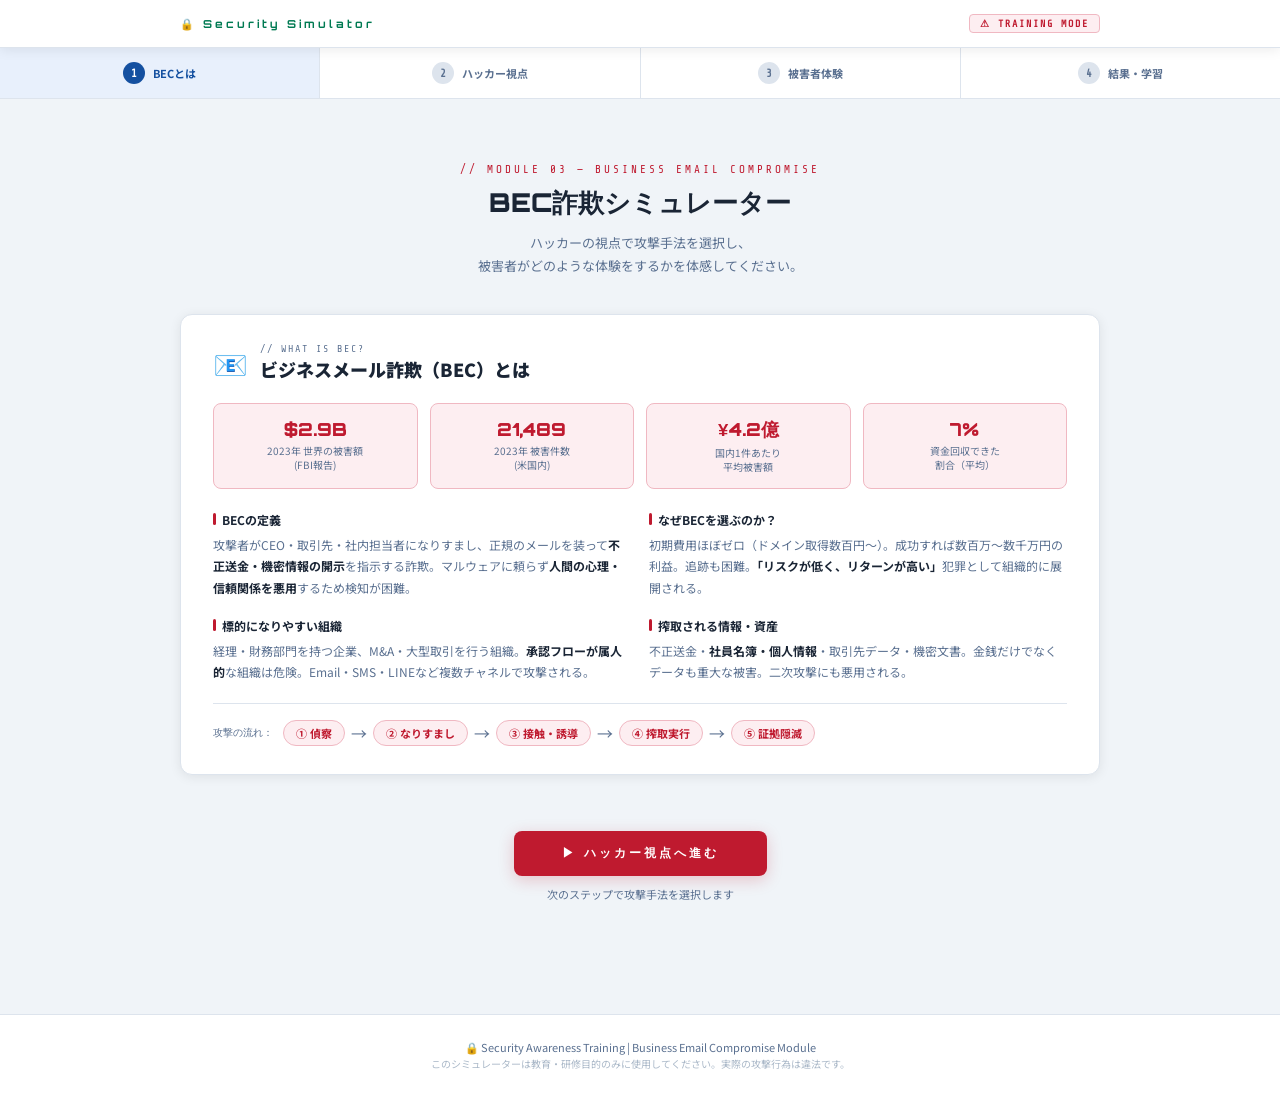
==== bec-simulator.html @ 35381c47 "Add files via upload" ====
<!DOCTYPE html>
<html lang="ja">
<head>
<meta charset="UTF-8">
<meta name="viewport" content="width=device-width, initial-scale=1.0">
<title>BEC詐欺シミュレーター｜セキュリティ研修</title>
<style>
@import url('https://fonts.googleapis.com/css2?family=Share+Tech+Mono&family=Noto+Sans+JP:wght@400;500;700;900&family=Orbitron:wght@700;900&display=swap');
:root{--bg:#f0f4f8;--surface:#fff;--surface2:#f7f9fc;--border:#dde4ed;--text:#1a2535;--sub:#5a7090;--green:#007a52;--green-bg:#e8f5f0;--green-bd:#a8d8c4;--red:#bf1a2f;--red-bg:#fdeef1;--red-bd:#f0b8c2;--amber:#8a5a00;--amber-bg:#fdf4e3;--amber-bd:#f0d090;--blue:#1450a0;--blue-bg:#e8f0fc;--blue-bd:#a0c0f0;--shadow:0 2px 12px rgba(0,0,0,0.08);--shadow-lg:0 8px 40px rgba(0,0,0,0.14)}
*{margin:0;padding:0;box-sizing:border-box}
body{background:var(--bg);color:var(--text);font-family:'Noto Sans JP',sans-serif;min-height:100vh}
.container{max-width:960px;margin:0 auto;padding:0 20px}
.header{background:var(--surface);border-bottom:1px solid var(--border);padding:14px 0;position:sticky;top:0;z-index:200;box-shadow:var(--shadow)}
.header-inner{display:flex;align-items:center;justify-content:space-between}
.logo{font-family:'Orbitron',monospace;font-size:11px;color:var(--green);letter-spacing:3px;font-weight:700}
.badge-train{background:var(--red-bg);border:1px solid var(--red-bd);color:var(--red);font-family:'Share Tech Mono',monospace;font-size:10px;padding:3px 10px;border-radius:4px;letter-spacing:2px;font-weight:700}
.stepper{display:flex;align-items:center;background:var(--surface);border-bottom:1px solid var(--border)}
.step-item{flex:1;display:flex;align-items:center;justify-content:center;gap:8px;padding:14px 12px;font-size:12px;font-weight:700;color:var(--sub);border-right:1px solid var(--border);cursor:default;transition:all 0.3s}
.step-item:last-child{border-right:none}
.step-item.active{color:var(--blue);background:var(--blue-bg)}
.step-item.done{color:var(--green);background:var(--green-bg)}
.step-num{width:22px;height:22px;border-radius:50%;font-family:'Share Tech Mono',monospace;font-size:11px;display:flex;align-items:center;justify-content:center;background:var(--border);color:var(--sub);flex-shrink:0;font-weight:700}
.step-item.active .step-num{background:var(--blue);color:#fff}
.step-item.done .step-num{background:var(--green);color:#fff}
.step-label{font-size:11px}
.section{display:none;padding:32px 0 60px}
.section.active{display:block}
.about-box{background:var(--surface);border:1px solid var(--border);border-radius:12px;padding:28px 32px;margin-bottom:28px;box-shadow:var(--shadow)}
.about-head{display:flex;align-items:center;gap:12px;margin-bottom:20px}
.about-icon{font-size:28px}
.about-title{font-size:18px;font-weight:900}
.about-title small{font-family:'Share Tech Mono',monospace;font-size:10px;color:var(--sub);display:block;letter-spacing:2px;font-weight:400;margin-bottom:2px}
.stats-row{display:grid;grid-template-columns:repeat(4,1fr);gap:12px;margin-bottom:22px}
.stat-box{background:var(--red-bg);border:1px solid var(--red-bd);border-radius:8px;padding:14px 12px;text-align:center}
.stat-val{font-family:'Orbitron',monospace;font-size:18px;font-weight:900;color:var(--red)}
.stat-lbl{font-size:10px;color:var(--sub);margin-top:4px;line-height:1.4}
.about-grid{display:grid;grid-template-columns:1fr 1fr;gap:18px}
.about-block h4{font-size:12px;font-weight:700;margin-bottom:6px;display:flex;align-items:center;gap:6px}
.about-block h4::before{content:'';width:3px;height:12px;background:var(--red);border-radius:2px;display:inline-block}
.about-block p{font-size:12px;color:var(--sub);line-height:1.8}
.about-block p strong{color:var(--text)}
.flow-bar{display:flex;align-items:center;flex-wrap:wrap;gap:6px;margin-top:20px;padding-top:16px;border-top:1px solid var(--border)}
.flow-lbl{font-family:'Share Tech Mono',monospace;font-size:10px;color:var(--sub);margin-right:4px}
.flow-step{background:var(--red-bg);border:1px solid var(--red-bd);color:var(--red);font-size:11px;font-weight:700;padding:4px 12px;border-radius:20px}
.flow-arr{color:var(--sub)}
.phase-block{margin-bottom:36px}
.phase-head{display:flex;align-items:center;gap:10px;margin-bottom:14px}
.phase-badge{font-family:'Orbitron',monospace;font-size:10px;font-weight:700;color:#fff;padding:4px 12px;border-radius:4px;letter-spacing:1px}
.pb-green{background:var(--green)}.pb-amber{background:#b07000}.pb-red{background:var(--red)}.pb-blue{background:var(--blue)}
.phase-title-text{font-size:15px;font-weight:900}
.phase-sub{font-family:'Share Tech Mono',monospace;font-size:10px;color:var(--sub);margin-top:1px}
.card-grid{display:grid;grid-template-columns:repeat(auto-fill,minmax(280px,1fr));gap:12px}
.hcard{background:var(--surface);border:2px solid var(--border);border-radius:10px;padding:18px;cursor:pointer;transition:all 0.2s}
.hcard:hover{border-color:#b0c4d8;box-shadow:var(--shadow);transform:translateY(-1px)}
.hcard.sel-green{border-color:var(--green);background:var(--green-bg);box-shadow:0 0 0 3px rgba(0,122,82,0.12)}
.hcard.sel-red{border-color:var(--red);background:var(--red-bg);box-shadow:0 0 0 3px rgba(191,26,47,0.10)}
.hcard.sel-amber{border-color:#c07800;background:var(--amber-bg);box-shadow:0 0 0 3px rgba(138,90,0,0.10)}
.hcard.sel-blue{border-color:var(--blue);background:var(--blue-bg);box-shadow:0 0 0 3px rgba(20,80,160,0.10)}
.hcard-icon{font-size:22px;margin-bottom:8px}
.hcard-tag{display:inline-block;font-family:'Share Tech Mono',monospace;font-size:9px;padding:2px 7px;border-radius:3px;margin-bottom:8px;letter-spacing:1px;font-weight:700;text-transform:uppercase}
.tg{background:var(--green-bg);color:var(--green);border:1px solid var(--green-bd)}
.tr{background:var(--red-bg);color:var(--red);border:1px solid var(--red-bd)}
.ta{background:var(--amber-bg);color:var(--amber);border:1px solid var(--amber-bd)}
.tb{background:var(--blue-bg);color:var(--blue);border:1px solid var(--blue-bd)}
.hcard-title{font-size:13px;font-weight:700;margin-bottom:6px;line-height:1.4}
.hcard-desc{font-size:11px;color:var(--sub);line-height:1.7;margin-bottom:10px}
.hcard-foot{display:flex;align-items:center;justify-content:space-between;padding-top:10px;border-top:1px solid var(--border)}
.hcard-profit{font-family:'Share Tech Mono',monospace;font-size:11px;color:var(--green);font-weight:700}
.hcard-check{width:20px;height:20px;border-radius:5px;border:2px solid var(--border);background:var(--surface);display:flex;align-items:center;justify-content:center;font-size:12px;color:transparent;flex-shrink:0;transition:all 0.2s}
.hcard.sel-green .hcard-check{background:var(--green);border-color:var(--green);color:#fff}
.hcard.sel-red .hcard-check{background:var(--red);border-color:var(--red);color:#fff}
.hcard.sel-amber .hcard-check{background:#c07800;border-color:#c07800;color:#fff}
.hcard.sel-blue .hcard-check{background:var(--blue);border-color:var(--blue);color:#fff}
.profit-meter{background:var(--surface);border:1px solid var(--border);border-radius:10px;padding:16px 22px;display:flex;align-items:center;gap:20px;margin-bottom:20px;box-shadow:var(--shadow);flex-wrap:wrap}
.pm-label{font-family:'Share Tech Mono',monospace;font-size:10px;color:var(--sub);letter-spacing:2px;min-width:110px}
.pm-amount{font-family:'Orbitron',monospace;font-size:22px;font-weight:900;color:var(--green);min-width:130px}
.pm-track{flex:1;min-width:160px}
.pm-bar{height:7px;background:var(--bg);border-radius:4px;border:1px solid var(--border);overflow:hidden;margin-bottom:4px}
.pm-fill{height:100%;background:linear-gradient(90deg,var(--green),#00b87a);border-radius:4px;width:0;transition:width 0.6s cubic-bezier(0.16,1,0.3,1)}
.pm-sub{font-family:'Share Tech Mono',monospace;font-size:9px;color:var(--sub)}
.selection-box{background:var(--surface);border:1px solid var(--border);border-radius:8px;padding:12px 16px;margin-bottom:28px;display:flex;flex-wrap:wrap;gap:6px;align-items:center;min-height:46px}
.sel-label{font-family:'Share Tech Mono',monospace;font-size:9px;color:var(--sub);letter-spacing:2px;margin-right:4px}
.sel-tag{font-size:10px;font-weight:700;padding:3px 10px;border-radius:20px;background:var(--blue-bg);border:1px solid var(--blue-bd);color:var(--blue)}
.sel-none{font-size:11px;color:#aab8c8;font-style:italic}
.exec-area{text-align:center;padding:28px 0 12px}
.exec-btn{font-family:'Orbitron',monospace;font-size:12px;font-weight:700;letter-spacing:3px;padding:14px 48px;background:var(--red);color:#fff;border:none;border-radius:8px;cursor:pointer;transition:all 0.2s;box-shadow:0 4px 16px rgba(191,26,47,0.22);text-transform:uppercase}
.exec-btn:hover{background:#9e1525;transform:translateY(-2px)}
.exec-btn:disabled{background:#c8d4e0;color:#8a9db0;cursor:not-allowed;transform:none;box-shadow:none}
.exec-hint{font-size:11px;color:var(--sub);margin-top:10px}
.victim-header{background:linear-gradient(135deg,#fff8f9,#fff);border:1px solid var(--red-bd);border-radius:12px;padding:20px 24px;margin-bottom:24px;display:flex;align-items:center;gap:16px;box-shadow:var(--shadow);flex-wrap:wrap}
.persona-avatar{width:48px;height:48px;border-radius:50%;background:var(--blue-bg);display:flex;align-items:center;justify-content:center;font-size:22px;border:2px solid var(--blue-bd);flex-shrink:0}
.persona-name{font-size:14px;font-weight:900}
.persona-role{font-size:11px;color:var(--sub);margin-top:2px}
.victim-notice{margin-left:auto;background:var(--red-bg);border:1px solid var(--red-bd);border-radius:6px;padding:8px 14px;font-size:11px;color:var(--red);font-weight:700;text-align:center;flex-shrink:0}
.step-nav{display:flex;align-items:center;gap:4px;margin-bottom:20px;flex-wrap:wrap}
.snav-item{font-size:10px;font-weight:700;padding:4px 10px;border-radius:20px;border:1px solid var(--border);color:var(--sub);background:var(--surface);transition:all 0.2s}
.snav-item.current{background:var(--blue);border-color:var(--blue);color:#fff}
.snav-item.done-nav{background:var(--green-bg);border-color:var(--green-bd);color:var(--green)}
.snav-sep{color:var(--sub);font-size:12px}
.scenario-card{background:var(--surface);border:1px solid var(--border);border-radius:12px;overflow:hidden;box-shadow:var(--shadow);margin-bottom:20px}
.sc-header{padding:14px 20px;border-bottom:1px solid var(--border);display:flex;align-items:center;gap:10px;flex-wrap:wrap}
.sc-source-badge{font-family:'Share Tech Mono',monospace;font-size:10px;font-weight:700;padding:3px 10px;border-radius:20px;letter-spacing:1px}
.badge-email{background:#f0f4ff;border:1px solid #c0d0f0;color:#2050c0}
.badge-sms{background:#f0fff4;border:1px solid #b0e0c0;color:#1a7a40}
.badge-line{background:#e8ffe8;border:1px solid #90d890;color:#007a20}
.badge-internal{background:var(--amber-bg);border:1px solid var(--amber-bd);color:var(--amber)}
.sc-time{font-family:'Share Tech Mono',monospace;font-size:10px;color:var(--sub);margin-left:auto}
.sc-body{padding:20px}
.sc-attack-label{font-family:'Share Tech Mono',monospace;font-size:9px;font-weight:700;color:var(--red);letter-spacing:2px;margin-bottom:10px;text-transform:uppercase}
.email-ui{background:#fafbfc;border:1px solid #e0e8f0;border-radius:8px;overflow:hidden}
.email-toolbar{background:#f0f4f8;border-bottom:1px solid #e0e8f0;padding:8px 14px;display:flex;align-items:center;gap:8px}
.email-dot{width:10px;height:10px;border-radius:50%}
.email-head{padding:14px 18px;border-bottom:1px solid #e0e8f0}
.email-row{display:flex;gap:8px;font-size:12px;margin-bottom:6px;align-items:baseline}
.email-field{color:var(--sub);font-size:11px;min-width:42px;flex-shrink:0}
.email-val{color:var(--text);word-break:break-all}
.email-spoofed{color:var(--red);font-weight:700}
.email-subj{font-size:13px;font-weight:700;color:var(--text);margin-top:10px}
.email-content{padding:18px;font-size:13px;line-height:1.9;color:var(--text)}
.email-sig{margin-top:14px;padding-top:12px;border-top:1px solid #e0e8f0;font-size:11px;color:var(--sub)}
.email-attach{margin:10px 0 0;padding:10px 14px;background:#f0f4ff;border:1px solid #c0d0f0;border-radius:6px;display:inline-flex;align-items:center;gap:8px;font-size:12px;color:var(--blue);font-weight:700}
.sms-ui{background:#1c1c1e;border-radius:16px;padding:16px;max-width:340px;margin:0 auto}
.sms-header{text-align:center;margin-bottom:12px}
.sms-name{font-size:13px;font-weight:700;color:#fff}
.sms-sub{font-size:10px;color:#888}
.sms-bubbles{display:flex;flex-direction:column;gap:8px}
.sms-bubble{background:#2c2c2e;border-radius:16px 16px 16px 4px;padding:10px 14px;font-size:13px;color:#fff;line-height:1.6;max-width:85%;word-break:break-word}
.sms-time{font-size:10px;color:#666;margin-top:4px}
.line-ui{background:#87ceab;border-radius:12px;overflow:hidden;max-width:360px;margin:0 auto}
.line-header{background:#00b900;padding:12px 16px;display:flex;align-items:center;gap:10px}
.line-avatar{width:36px;height:36px;border-radius:50%;background:#fff;display:flex;align-items:center;justify-content:center;font-size:18px;flex-shrink:0}
.line-name{font-size:13px;font-weight:700;color:#fff}
.line-messages{padding:16px 12px;display:flex;flex-direction:column;gap:10px}
.line-msg-row{display:flex;align-items:flex-end;gap:8px}
.line-msg-avatar{width:30px;height:30px;border-radius:50%;background:#fff;display:flex;align-items:center;justify-content:center;font-size:14px;flex-shrink:0}
.line-bubble{background:#fff;border-radius:0 12px 12px 12px;padding:10px 14px;font-size:13px;color:var(--text);line-height:1.6;max-width:80%;word-break:break-word;box-shadow:0 1px 3px rgba(0,0,0,0.1)}
.line-time{font-size:10px;color:#555;flex-shrink:0}
.fake-site{background:#fff;border:1px solid #d0d8e8;border-radius:8px;overflow:hidden}
.fake-site-bar{background:#f0f4f8;border-bottom:1px solid #d0d8e8;padding:8px 12px;display:flex;align-items:center;gap:8px;font-size:11px}
.fake-url{color:var(--sub);font-family:'Share Tech Mono',monospace}
.fake-url span{color:var(--red)}
.fake-site-body{padding:24px}
.fake-form{display:flex;flex-direction:column;gap:12px;max-width:360px}
.fake-form-title{font-size:16px;font-weight:900;margin-bottom:8px}
.fake-input{width:100%;padding:10px 14px;border:1px solid var(--border);border-radius:6px;font-size:13px;background:var(--bg);color:var(--text)}
.fake-btn{padding:10px;background:var(--blue);color:#fff;border:none;border-radius:6px;font-size:13px;font-weight:700;cursor:default}
.doc-ui{background:#fffef0;border:1px solid var(--amber-bd);border-radius:8px;padding:18px}
.doc-title{font-size:13px;font-weight:700;color:var(--amber);margin-bottom:10px}
.doc-table{width:100%;border-collapse:collapse;font-size:12px}
.doc-table th{background:var(--amber-bg);padding:6px 10px;text-align:left;border:1px solid var(--amber-bd);font-weight:700}
.doc-table td{padding:6px 10px;border:1px solid var(--amber-bd);color:var(--text)}
.doc-table tr:nth-child(even) td{background:#fffdf0}
.explain-bar{background:var(--red-bg);border:1px solid var(--red-bd);border-radius:8px;padding:12px 16px;margin-top:14px;font-size:12px;color:var(--red);display:flex;gap:10px;align-items:flex-start;line-height:1.7}
.explain-icon{flex-shrink:0;font-size:16px;margin-top:1px}
.next-area{display:flex;justify-content:flex-end;margin-top:20px}
.next-btn{background:var(--blue);color:#fff;border:none;border-radius:8px;padding:12px 32px;font-size:13px;font-weight:700;cursor:pointer;transition:all 0.2s;box-shadow:0 3px 12px rgba(20,80,160,0.2)}
.next-btn:hover{background:#0e3a82;transform:translateY(-1px)}
.result-hero{background:linear-gradient(135deg,#fff8f9,var(--surface));border:2px solid var(--red-bd);border-radius:14px;padding:32px;text-align:center;margin-bottom:28px;box-shadow:var(--shadow)}
.result-title{font-family:'Orbitron',monospace;font-size:22px;font-weight:900;color:var(--red);margin-bottom:6px}
.result-sub{font-size:13px;color:var(--sub);margin-bottom:24px}
.damage-grid{display:grid;grid-template-columns:repeat(auto-fit,minmax(180px,1fr));gap:16px;margin-bottom:24px}
.damage-box{background:var(--surface);border:1px solid var(--border);border-radius:10px;padding:18px}
.damage-label{font-family:'Share Tech Mono',monospace;font-size:9px;color:var(--sub);letter-spacing:2px;margin-bottom:6px;text-transform:uppercase}
.damage-val{font-family:'Orbitron',monospace;font-size:24px;font-weight:900;color:var(--red)}
.damage-note{font-size:11px;color:var(--sub);margin-top:4px;line-height:1.5}
.learn-list{background:var(--surface);border:1px solid var(--border);border-radius:12px;padding:24px}
.learn-title{font-family:'Share Tech Mono',monospace;font-size:11px;color:var(--blue);letter-spacing:2px;margin-bottom:16px;font-weight:700}
.learn-item{display:flex;gap:10px;padding:12px 14px;margin-bottom:8px;background:var(--blue-bg);border:1px solid var(--blue-bd);border-radius:8px;font-size:12px;color:var(--text);line-height:1.7}
.learn-item::before{content:'✓';color:var(--blue);font-weight:900;flex-shrink:0;margin-top:1px}
.restart-btn{display:block;margin:28px auto 0;background:var(--surface);border:2px solid var(--border);color:var(--sub);border-radius:8px;padding:12px 32px;font-size:13px;font-weight:700;cursor:pointer;transition:all 0.2s}
.restart-btn:hover{border-color:var(--blue);color:var(--blue)}
.warn-bar{background:var(--amber-bg);border:1px solid var(--amber-bd);border-radius:8px;padding:12px 16px;margin-bottom:24px;font-size:12px;color:var(--amber);display:flex;gap:10px;line-height:1.7}
.warn-bar strong{color:#5a3000}
@keyframes fadeIn{from{opacity:0;transform:translateY(8px)}to{opacity:1;transform:none}}
.fade-in{animation:fadeIn 0.35s ease both}
@keyframes countUp{from{transform:scale(1.2)}to{transform:scale(1)}}
.count-anim{animation:countUp 0.35s ease}
@media(max-width:600px){.stats-row{grid-template-columns:1fr 1fr}.about-grid{grid-template-columns:1fr}.step-label{display:none}.card-grid{grid-template-columns:1fr}.damage-grid{grid-template-columns:1fr}}
</style>
</head>
<body>
<header class="header">
  <div class="container">
    <div class="header-inner">
      <div class="logo">&#128274; Security Simulator</div>
      <div class="badge-train">&#9888; TRAINING MODE</div>
    </div>
  </div>
</header>
<div class="stepper" id="stepper">
  <div class="step-item active" id="stp-0"><div class="step-num">1</div><div class="step-label">BECとは</div></div>
  <div class="step-item" id="stp-1"><div class="step-num">2</div><div class="step-label">ハッカー視点</div></div>
  <div class="step-item" id="stp-2"><div class="step-num">3</div><div class="step-label">被害者体験</div></div>
  <div class="step-item" id="stp-3"><div class="step-num">4</div><div class="step-label">結果・学習</div></div>
</div>

<!-- SEC 0: 解説 -->
<div class="section active" id="sec-0">
<div class="container">
  <div style="padding:32px 0 8px;text-align:center;">
    <div style="font-family:'Share Tech Mono',monospace;font-size:11px;color:var(--red);letter-spacing:3px;margin-bottom:10px;">// MODULE 03 — BUSINESS EMAIL COMPROMISE</div>
    <div style="font-family:'Orbitron',monospace;font-size:26px;font-weight:900;margin-bottom:10px;">BEC詐欺シミュレーター</div>
    <div style="font-size:13px;color:var(--sub);max-width:520px;margin:0 auto 28px;line-height:1.8;">ハッカーの視点で攻撃手法を選択し、<br>被害者がどのような体験をするかを体感してください。</div>
  </div>
  <div class="about-box">
    <div class="about-head"><div class="about-icon">&#128231;</div><div class="about-title"><small>// WHAT IS BEC?</small>ビジネスメール詐欺（BEC）とは</div></div>
    <div class="stats-row">
      <div class="stat-box"><div class="stat-val">$2.9B</div><div class="stat-lbl">2023年 世界の被害額<br>(FBI報告)</div></div>
      <div class="stat-box"><div class="stat-val">21,489</div><div class="stat-lbl">2023年 被害件数<br>(米国内)</div></div>
      <div class="stat-box"><div class="stat-val">&#165;4.2&#20740;</div><div class="stat-lbl">国内1件あたり<br>平均被害額</div></div>
      <div class="stat-box"><div class="stat-val">7%</div><div class="stat-lbl">資金回収できた<br>割合（平均）</div></div>
    </div>
    <div class="about-grid">
      <div class="about-block"><h4>BECの定義</h4><p>攻撃者がCEO・取引先・社内担当者になりすまし、正規のメールを装って<strong>不正送金・機密情報の開示</strong>を指示する詐欺。マルウェアに頼らず<strong>人間の心理・信頼関係を悪用</strong>するため検知が困難。</p></div>
      <div class="about-block"><h4>なぜBECを選ぶのか？</h4><p>初期費用ほぼゼロ（ドメイン取得数百円〜）。成功すれば数百万〜数千万円の利益。追跡も困難。<strong>「リスクが低く、リターンが高い」</strong>犯罪として組織的に展開される。</p></div>
      <div class="about-block"><h4>標的になりやすい組織</h4><p>経理・財務部門を持つ企業、M&A・大型取引を行う組織。<strong>承認フローが属人的</strong>な組織は危険。Email・SMS・LINEなど複数チャネルで攻撃される。</p></div>
      <div class="about-block"><h4>搾取される情報・資産</h4><p>不正送金・<strong>社員名簿・個人情報</strong>・取引先データ・機密文書。金銭だけでなくデータも重大な被害。二次攻撃にも悪用される。</p></div>
    </div>
    <div class="flow-bar">
      <span class="flow-lbl">攻撃の流れ：</span>
      <span class="flow-step">① 偵察</span><span class="flow-arr">→</span>
      <span class="flow-step">② なりすまし</span><span class="flow-arr">→</span>
      <span class="flow-step">③ 接触・誘導</span><span class="flow-arr">→</span>
      <span class="flow-step">④ 搾取実行</span><span class="flow-arr">→</span>
      <span class="flow-step">⑤ 証拠隠滅</span>
    </div>
  </div>
  <div class="exec-area">
    <button class="exec-btn" onclick="goSection(1)">&#9654; ハッカー視点へ進む</button>
    <div class="exec-hint">次のステップで攻撃手法を選択します</div>
  </div>
</div>
</div>

<!-- SEC 1: ハッカー視点 -->
<div class="section" id="sec-1">
<div class="container">
  <div style="padding:28px 0 16px;">
    <div style="font-family:'Share Tech Mono',monospace;font-size:10px;color:var(--red);letter-spacing:3px;margin-bottom:8px;">// あなたはハッカーです</div>
    <div style="font-size:20px;font-weight:900;margin-bottom:6px;">攻撃手法を選択してください</div>
    <div style="font-size:12px;color:var(--sub);line-height:1.7;">攻撃の流れに沿ってカードを選択します。選択内容が被害者にどう見えるか、次のステップで体験できます。</div>
  </div>
  <div class="warn-bar"><span>&#9888;&#65039;</span><span><strong>研修目的のシミュレーションです。</strong> 実際に行った場合は不正アクセス禁止法・詐欺罪等の刑事罰の対象となります。</span></div>
  <div class="profit-meter">
    <div class="pm-label">HACKER PROFIT</div>
    <div class="pm-amount" id="pmAmount">&#165;0</div>
    <div class="pm-track"><div class="pm-bar"><div class="pm-fill" id="pmFill"></div></div><div class="pm-sub">選択手法の期待利益（最大 ¥10,000,000）</div></div>
  </div>
  <div class="selection-box" id="selBox">
    <span class="sel-label">選択中：</span>
    <span class="sel-none" id="selNone">手法を選択してください...</span>
  </div>

  <div class="phase-block">
    <div class="phase-head"><span class="phase-badge pb-green">STEP 1</span><div><div class="phase-title-text">&#128269; ターゲット偵察</div><div class="phase-sub">// 誰を・どうやって狙うか調べる</div></div></div>
    <div class="card-grid">
      <div class="hcard" data-id="osint" data-profit="0" data-label="OSINT調査" data-c="green" onclick="toggleHCard(this)">
        <div class="hcard-icon">&#128269;</div><span class="hcard-tag tg">OSINT</span>
        <div class="hcard-title">SNS・会社サイトで社員情報を収集</div>
        <div class="hcard-desc">LinkedInや会社HPから社員名・役職・メールアドレスを無料で収集。CFO・経理担当者を特定する。</div>
        <div class="hcard-foot"><div><div class="hcard-profit">準備フェーズ ¥0</div><div style="font-size:10px;color:var(--sub);margin-top:2px;">検知率: 1%</div></div><div class="hcard-check">&#10003;</div></div>
      </div>
      <div class="hcard" data-id="phish-cred" data-profit="0" data-label="フィッシングで認証情報窃取" data-c="amber" onclick="toggleHCard(this)">
        <div class="hcard-icon">&#127907;</div><span class="hcard-tag ta">PHISHING</span>
        <div class="hcard-title">偽ログインページで認証情報を盗む</div>
        <div class="hcard-desc">ニセのシステムメンテナンスメールを送り、本物そっくりのログイン画面でIDとパスワードを窃取する。</div>
        <div class="hcard-foot"><div><div class="hcard-profit">アカウント乗っ取り可</div><div style="font-size:10px;color:var(--sub);margin-top:2px;">検知率: 22%</div></div><div class="hcard-check">&#10003;</div></div>
      </div>
    </div>
  </div>

  <div class="phase-block">
    <div class="phase-head"><span class="phase-badge pb-amber">STEP 2</span><div><div class="phase-title-text">&#128232; 接触手段を選ぶ</div><div class="phase-sub">// どのチャネルで被害者に接触するか（複数可）</div></div></div>
    <div class="card-grid">
      <div class="hcard" data-id="ch-email" data-profit="0" data-label="メール攻撃" data-c="blue" onclick="toggleHCard(this)">
        <div class="hcard-icon">&#128231;</div><span class="hcard-tag tb">EMAIL</span>
        <div class="hcard-title">なりすましメールを送信</div>
        <div class="hcard-desc">CEO・取引先・IT部門を装ったメールを送信。偽ドメインまたは乗っ取りアカウントから本物そっくりに。</div>
        <div class="hcard-foot"><div><div class="hcard-profit">到達率: 95%+</div><div style="font-size:10px;color:var(--sub);margin-top:2px;">主力チャネル</div></div><div class="hcard-check">&#10003;</div></div>
      </div>
      <div class="hcard" data-id="ch-sms" data-profit="0" data-label="SMS攻撃" data-c="green" onclick="toggleHCard(this)">
        <div class="hcard-icon">&#128172;</div><span class="hcard-tag tg">SMS</span>
        <div class="hcard-title">SMSで緊急性を演出</div>
        <div class="hcard-desc">上司を名乗りSMSで「急ぎで対応を」と誘導。メールチェックを促したり直接リンクを送ったりする。</div>
        <div class="hcard-foot"><div><div class="hcard-profit">開封率: 98%</div><div style="font-size:10px;color:var(--sub);margin-top:2px;">緊急演出に最適</div></div><div class="hcard-check">&#10003;</div></div>
      </div>
      <div class="hcard" data-id="ch-line" data-profit="0" data-label="LINE攻撃" data-c="green" onclick="toggleHCard(this)">
        <div class="hcard-icon">&#128154;</div><span class="hcard-tag tg">LINE</span>
        <div class="hcard-title">LINEで親近感を演出</div>
        <div class="hcard-desc">取引先・同僚になりすましたLINEアカウントで友人感覚に誘導。警戒心が下がりやすい。</div>
        <div class="hcard-foot"><div><div class="hcard-profit">信頼度: 高</div><div style="font-size:10px;color:var(--sub);margin-top:2px;">警戒心が下がる</div></div><div class="hcard-check">&#10003;</div></div>
      </div>
    </div>
  </div>

  <div class="phase-block">
    <div class="phase-head"><span class="phase-badge pb-red">STEP 3</span><div><div class="phase-title-text">&#128176; 攻撃の目的を選ぶ</div><div class="phase-sub">// 何を搾取するか（複数可）</div></div></div>
    <div class="card-grid">
      <div class="hcard" data-id="goal-wire" data-profit="3500000" data-label="不正送金" data-c="red" onclick="toggleHCard(this)">
        <div class="hcard-icon">&#128184;</div><span class="hcard-tag tr">HIGH VALUE</span>
        <div class="hcard-title">不正送金（振込先変更・緊急送金）</div>
        <div class="hcard-desc">CEOや取引先を装い経理担当者に送金指示。「口座変更」「急ぎの案件」で判断力を奪う。</div>
        <div class="hcard-foot"><div><div class="hcard-profit">期待利益: +&#165;3,500,000</div><div style="font-size:10px;color:var(--sub);margin-top:2px;">成功率: 18%</div></div><div class="hcard-check">&#10003;</div></div>
      </div>
      <div class="hcard" data-id="goal-data" data-profit="1200000" data-label="社員名簿・データ搾取" data-c="amber" onclick="toggleHCard(this)">
        <div class="hcard-icon">&#128203;</div><span class="hcard-tag ta">DATA THEFT</span>
        <div class="hcard-title">社員名簿・個人情報の窃取</div>
        <div class="hcard-desc">HR・総務担当者に「監査対応」「システム移行」を名目に社員名簿・給与情報を送信させる。</div>
        <div class="hcard-foot"><div><div class="hcard-profit">期待利益: +&#165;1,200,000</div><div style="font-size:10px;color:var(--sub);margin-top:2px;">二次攻撃にも活用</div></div><div class="hcard-check">&#10003;</div></div>
      </div>
      <div class="hcard" data-id="goal-takeover" data-profit="5000000" data-label="アカウント乗っ取り" data-c="red" onclick="toggleHCard(this)">
        <div class="hcard-icon">&#128273;</div><span class="hcard-tag tr">CRITICAL</span>
        <div class="hcard-title">メールアカウント完全掌握</div>
        <div class="hcard-desc">盗んだ認証情報で本物のアカウントにログイン。過去の会話を使って完璧ななりすましを実施。長期潜伏も可能。</div>
        <div class="hcard-foot"><div><div class="hcard-profit">期待利益: +&#165;5,000,000</div><div style="font-size:10px;color:var(--sub);margin-top:2px;">検知困難・最高価値</div></div><div class="hcard-check">&#10003;</div></div>
      </div>
    </div>
  </div>

  <div class="phase-block">
    <div class="phase-head"><span class="phase-badge pb-blue">STEP 4</span><div><div class="phase-title-text">&#129529; 逃走・証拠隠滅</div><div class="phase-sub">// 資金を隠し、追跡を逃れる</div></div></div>
    <div class="card-grid">
      <div class="hcard" data-id="esc-mule" data-profit="0" data-label="マネーミュール活用" data-c="blue" onclick="toggleHCard(this)">
        <div class="hcard-icon">&#127970;</div><span class="hcard-tag tb">LAUNDERING</span>
        <div class="hcard-title">マネーミュール口座を経由</div>
        <div class="hcard-desc">着金後30分以内に複数の中継口座へ分散送金。警察の凍結依頼が届く前に資金を移動させる。</div>
        <div class="hcard-foot"><div><div class="hcard-profit">回収阻止率: +85%</div><div style="font-size:10px;color:var(--sub);margin-top:2px;">必須工程</div></div><div class="hcard-check">&#10003;</div></div>
      </div>
      <div class="hcard" data-id="esc-crypto" data-profit="0" data-label="暗号資産に変換" data-c="blue" onclick="toggleHCard(this)">
        <div class="hcard-icon">&#129693;</div><span class="hcard-tag tb">CRYPTO</span>
        <div class="hcard-title">暗号資産に変換して国際送金</div>
        <div class="hcard-desc">ビットコイン・モネロに変換後、海外ウォレットへ。組戻し期限を超えれば回収不可能。</div>
        <div class="hcard-foot"><div><div class="hcard-profit">追跡不能化: 完了</div><div style="font-size:10px;color:var(--sub);margin-top:2px;">匿名性: 最高</div></div><div class="hcard-check">&#10003;</div></div>
      </div>
    </div>
  </div>

  <div class="exec-area">
    <button class="exec-btn" id="execBtn" disabled onclick="startVictim()">&#9654; 被害者視点へ切り替える</button>
    <div class="exec-hint" id="execHint">※ 少なくとも1つの手法を選択してください</div>
  </div>
</div>
</div>

<!-- SEC 2: 被害者体験 -->
<div class="section" id="sec-2">
<div class="container">
  <div class="victim-header fade-in">
    <div style="display:flex;align-items:center;gap:12px;">
      <div class="persona-avatar">&#128105;&#8205;&#128188;</div>
      <div><div class="persona-name">鈴木 花子（経理部 主任）</div><div class="persona-role">田中商事株式会社 ／ 経理・総務兼任</div></div>
    </div>
    <div class="victim-notice">&#9888; あなたは今、<br>攻撃されています</div>
  </div>
  <div id="stepNav" class="step-nav"></div>
  <div id="victimContent"></div>
  <div class="next-area">
    <button class="next-btn" id="nextBtn" onclick="nextStep()">次へ &#8594;</button>
  </div>
</div>
</div>

<!-- SEC 3: 結果 -->
<div class="section" id="sec-3">
<div class="container" style="padding-top:32px;">
  <div class="result-hero fade-in" id="resultHero"></div>
  <div class="learn-list fade-in" id="learnList"></div>
  <button class="restart-btn" onclick="restart()">&#8592; 最初からやり直す</button>
</div>
</div>

<footer style="border-top:1px solid var(--border);padding:24px 0;text-align:center;font-size:11px;color:var(--sub);background:var(--surface);margin-top:40px;">
  &#128274; Security Awareness Training | Business Email Compromise Module<br>
  <span style="font-size:10px;color:#aab8c8;">このシミュレーターは教育・研修目的のみに使用してください。実際の攻撃行為は違法です。</span>
</footer>

<script>
var SEL = {};
var VSTEPS = [];
var VIDX = 0;

function toggleHCard(card) {
  var id = card.dataset.id;
  var c = card.dataset.c || 'green';
  var cls = 'sel-' + c;
  ['sel-green','sel-red','sel-amber','sel-blue'].forEach(function(x){ card.classList.remove(x); });
  if (SEL[id]) { delete SEL[id]; }
  else { SEL[id] = true; card.classList.add(cls); }
  updateHUI();
}

function updateHUI() {
  var profit = 0;
  Object.keys(SEL).forEach(function(id) {
    var el = document.querySelector('[data-id="'+id+'"]');
    if (el) profit += parseInt(el.dataset.profit)||0;
  });
  var am = document.getElementById('pmAmount');
  am.textContent = '\u00a5' + profit.toLocaleString();
  am.classList.remove('count-anim'); void am.offsetWidth; am.classList.add('count-anim');
  document.getElementById('pmFill').style.width = Math.min(profit/10000000*100,100)+'%';
  var box = document.getElementById('selBox');
  box.querySelectorAll('.sel-tag').forEach(function(e){e.remove();});
  var none = document.getElementById('selNone');
  var keys = Object.keys(SEL);
  if (!keys.length) { none.style.display=''; }
  else {
    none.style.display='none';
    keys.forEach(function(id) {
      var el = document.querySelector('[data-id="'+id+'"]');
      if (!el) return;
      var t = document.createElement('span'); t.className='sel-tag'; t.textContent=el.dataset.label; box.appendChild(t);
    });
  }
  var btn = document.getElementById('execBtn');
  var hint = document.getElementById('execHint');
  if (keys.length) { btn.disabled=false; hint.textContent=keys.length+'個の手法を選択中'; }
  else { btn.disabled=true; hint.textContent='※ 少なくとも1つの手法を選択してください'; }
}

function goSection(n) {
  for (var i=0;i<4;i++) {
    document.getElementById('sec-'+i).classList.toggle('active', i===n);
    var s=document.getElementById('stp-'+i);
    s.classList.remove('active','done');
    if (i<n) s.classList.add('done');
    else if (i===n) s.classList.add('active');
  }
  window.scrollTo({top:0,behavior:'smooth'});
}

function buildSteps() {
  var steps = [];
  var hasEmail = SEL['ch-email'];
  var hasSMS = SEL['ch-sms'];
  var hasLine = SEL['ch-line'];
  var hasOSINT = SEL['osint'];
  var hasPhish = SEL['phish-cred'];
  var hasWire = SEL['goal-wire'];
  var hasData = SEL['goal-data'];
  var hasTake = SEL['goal-takeover'];
  var hasMule = SEL['esc-mule'];
  var hasCrypto = SEL['esc-crypto'];
  if (!hasEmail && !hasSMS && !hasLine) hasEmail = true;
  if (!hasWire && !hasData && !hasTake) hasWire = true;

  if (hasOSINT) {
    steps.push({ch:'internal',title:'攻撃者があなたの情報を収集しました',type:'recon',explain:'あなたの会社サイト・LinkedInからこれだけの情報が無料で入手できました。攻撃者はこれを使って完璧ななりすましを準備します。'});
  }
  if (hasPhish && hasEmail) {
    steps.push({ch:'email',title:'IT部門を装ったフィッシングメールが届きました',type:'phish-email',explain:'送信元ドメインをよく見てください。「tanaka-shoji」ではなく「tanaka-sh0ji」（oが0）です。このリンクをクリックすると偽のログイン画面に誘導されます。'});
    steps.push({ch:'internal',title:'偽のログイン画面が表示されました',type:'fake-login',explain:'本物のログイン画面と見分けがつきません。URLをよく見ると「sh0ji」と数字の0が使われています。ここでIDとパスワードを入力すると攻撃者に送信されます。'});
  }
  if (hasTake) {
    steps.push({ch:'internal',title:'攻撃者があなたのメールアカウントに侵入しました',type:'takeover',explain:'攻撃者は今、あなたのメールを読んでいます。過去の取引内容・振込先・社員情報——すべてが攻撃者の手に渡りました。'});
  }
  if (hasSMS && (hasWire||hasTake)) {
    steps.push({ch:'sms',title:'上司（CFO）を名乗るSMSが届きました',type:'sms-cfo',explain:'CFOの名前を偽装したSMSです。「他の人には言わないで」は詐欺の典型的なキーワード。本物かどうか直接確認する前に行動させようとしています。'});
  }
  if (hasLine && (hasWire||hasData)) {
    steps.push({ch:'line',title:'LINEで取引先担当者からメッセージが来ました',type:'line-vendor',explain:'LINEでの口座変更依頼は非常に危険です。取引先になりすましています。「急いでいる」という演出で確認を省略させようとしています。必ず電話で直接確認が必要です。'});
  }
  if (hasEmail && hasWire) {
    steps.push({ch:'email',title:'CFOを装ったメールが届きました',type:'email-wire',isTake:hasTake,explain:hasTake?'これは乗っ取られた本物のアカウントから送信されています。セキュリティシステムは「正規の送信」として検知しません。送金依頼のメールは必ず電話で直接確認してください。':'送信元ドメインをよく見てください。「sh0ji」（oが0）の偽装ドメインです。「他の人への確認不要」は詐欺の典型的なパターンです。'});
  }
  if (hasData && hasEmail) {
    steps.push({ch:'email',title:'監査担当者を装ったメールが届きました',type:'email-data',explain:'「監査」「コンプライアンス」「緊急」という言葉で警戒心を下げています。社員の個人情報・給与情報を外部に送信させようとしています。このような依頼は必ず直属上司に確認してください。'});
  }
  if (hasData) {
    steps.push({ch:'internal',title:'攻撃者が社員名簿を入手しました',type:'stolen-data',explain:'社員名簿が攻撃者の手に渡りました。この情報は給与振込先変更詐欺・標的型フィッシング・なりすまし詐欺に悪用される可能性があります。'});
  }
  if (hasWire) {
    steps.push({ch:'internal',title:'送金処理が完了しました',type:'wire-done',explain:'攻撃者の口座へ¥3,500,000が着金しました。銀行への組戻し依頼は今すぐ行う必要があります。'});
  }
  if (hasWire && (hasMule||hasCrypto)) {
    steps.push({ch:'internal',title:'攻撃者が資金を隠蔽しました',type:'laundering',useMule:hasMule,useCrypto:hasCrypto,explain:'着金から30分以内に資金が動きました。マネーミュール口座と暗号資産変換により、追跡と回収はほぼ不可能な状態です。'});
  }
  steps.push({ch:'internal',title:'被害が発覚しました',type:'discovery',hasWire:hasWire,hasData:hasData,explain:'発覚が遅れるほど被害は拡大します。怪しいと感じた瞬間が「対応のチャンス」です。'});
  return steps;
}

function startVictim() {
  VSTEPS = buildSteps(); VIDX = 0;
  goSection(2); renderVStep();
}

function renderVStep() {
  var step = VSTEPS[VIDX];
  var nav = document.getElementById('stepNav');
  nav.innerHTML = '';
  VSTEPS.forEach(function(s,i) {
    if (i>0) { var sep=document.createElement('span'); sep.className='snav-sep'; sep.textContent='›'; nav.appendChild(sep); }
    var el=document.createElement('span');
    el.className='snav-item'+(i<VIDX?' done-nav':i===VIDX?' current':'');
    el.textContent=i+1; nav.appendChild(el);
  });
  document.getElementById('victimContent').innerHTML = makeCard(step);
  document.getElementById('nextBtn').innerHTML = (VIDX>=VSTEPS.length-1)?'結果を見る &#8594;':'次へ &#8594;';
}

function nextStep() {
  if (VIDX < VSTEPS.length-1) { VIDX++; window.scrollTo({top:0,behavior:'smooth'}); renderVStep(); }
  else showResult();
}

function badge(ch) {
  if (ch==='email') return '<span class="sc-source-badge badge-email">&#128231; Email</span>';
  if (ch==='sms') return '<span class="sc-source-badge badge-sms">&#128172; SMS</span>';
  if (ch==='line') return '<span class="sc-source-badge badge-line">&#128154; LINE</span>';
  return '<span class="sc-source-badge badge-internal">&#9881; システム</span>';
}

function makeCard(step) {
  var inner = '';
  var t = step.type;

  if (t==='phish-email') {
    inner = '<div class="email-ui">'
      +'<div class="email-toolbar"><div class="email-dot" style="background:#ff5f57"></div><div class="email-dot" style="background:#febc2e"></div><div class="email-dot" style="background:#28c840"></div></div>'
      +'<div class="email-head">'
      +'<div class="email-row"><span class="email-field">From:</span><span class="email-val email-spoofed">ITサポートセンター &lt;it-support@tanaka-sh0ji.co.jp&gt; &#9888; 偽装</span></div>'
      +'<div class="email-row"><span class="email-field">To:</span><span class="email-val">hanako.suzuki@tanaka-shoji.co.jp</span></div>'
      +'<div class="email-subj">【重要】メールシステムメンテナンスによるパスワード再設定のお願い</div>'
      +'</div>'
      +'<div class="email-content">鈴木様<br><br>平素よりお世話になっております。ITサポートセンターでございます。<br><br>本日深夜、メールシステムの定期メンテナンスを実施いたします。<br>セキュリティ強化のため、下記リンクよりパスワードの再設定をお願いいたします。<br><br><strong>期限：本日中</strong><br><br><div class="email-attach">&#128279; パスワード再設定はこちら → https://tanaka-sh0ji.co.jp/reset</div></div>'
      +'<div class="email-content email-sig">ITサポートセンター<br>TEL: 03-XXXX-XXXX</div>'
      +'</div>';
  } else if (t==='fake-login') {
    inner = '<div class="fake-site">'
      +'<div class="fake-site-bar"><span>&#128274;</span><span class="fake-url">https://<span>tanaka-sh0ji</span>.co.jp/login &#9888; URLが偽物！</span></div>'
      +'<div class="fake-site-body"><div class="fake-form">'
      +'<div class="fake-form-title">&#127970; 田中商事 社内ポータル</div>'
      +'<div style="font-size:12px;color:var(--sub);margin-bottom:8px;">セキュリティ強化のためパスワードを再設定してください</div>'
      +'<input class="fake-input" type="text" value="hanako.suzuki@tanaka-shoji.co.jp" readonly>'
      +'<input class="fake-input" type="password" value="••••••••" readonly>'
      +'<button class="fake-btn">ログイン / パスワード変更</button>'
      +'<div style="font-size:11px;color:var(--red);margin-top:6px;font-weight:700;">&#9888; 入力した情報はこの時点で攻撃者のサーバーへ送信されます</div>'
      +'</div></div></div>';
  } else if (t==='recon') {
    inner = '<div style="background:var(--amber-bg);border:1px solid var(--amber-bd);border-radius:8px;padding:18px;">'
      +'<div style="font-size:12px;font-weight:700;color:var(--amber);margin-bottom:12px;">&#128269; 攻撃者が収集した情報（公開情報のみ）</div>'
      +'<table class="doc-table"><tr><th>項目</th><th>収集した内容</th><th>入手元</th></tr>'
      +'<tr><td>氏名・役職</td><td>鈴木 花子（経理部 主任）</td><td>会社HP</td></tr>'
      +'<tr><td>メールアドレス</td><td>hanako.suzuki@tanaka-shoji.co.jp</td><td>LinkedIn</td></tr>'
      +'<tr><td>上司</td><td>山田 太郎（CFO）</td><td>LinkedIn</td></tr>'
      +'<tr><td>主要取引先</td><td>株式会社ヤマモト物流</td><td>プレスリリース</td></tr>'
      +'<tr><td>大型案件情報</td><td>M&A検討中（3,000万規模）</td><td>業界紙記事</td></tr>'
      +'</table></div>';
  } else if (t==='takeover') {
    inner = '<div style="background:var(--red-bg);border:1px solid var(--red-bd);border-radius:8px;padding:24px;text-align:center;">'
      +'<div style="font-size:40px;margin-bottom:12px;">&#128275;</div>'
      +'<div style="font-size:15px;font-weight:900;color:var(--red);margin-bottom:8px;">メールアカウントが乗っ取られました</div>'
      +'<div style="font-size:12px;color:var(--sub);line-height:1.8;">攻撃者は今、あなたのメールボックスを閲覧しています。<br>過去の取引履歴・振込先・社員情報・経営情報——<br>すべてが攻撃者の手に渡りました。<br><br>攻撃者はあなたの本物のアカウントを使って<br>取引先・同僚にメールを送ることができます。</div>'
      +'</div>';
  } else if (t==='sms-cfo') {
    inner = '<div class="sms-ui">'
      +'<div class="sms-header"><div class="sms-name">山田 太郎（CFO）</div><div class="sms-sub">メッセージ</div></div>'
      +'<div class="sms-bubbles">'
      +'<div><div class="sms-bubble">鈴木さん、今ちょっといい？急ぎで頼みたいことがあって</div><div class="sms-time">10:32</div></div>'
      +'<div><div class="sms-bubble">メールで送ったから確認してほしい。今日中に対応お願い。<strong style="color:#ff9">他の人には言わないで</strong></div><div class="sms-time">10:33</div></div>'
      +'</div></div>';
  } else if (t==='line-vendor') {
    inner = '<div class="line-ui">'
      +'<div class="line-header"><div class="line-avatar">&#127970;</div><div class="line-name">株式会社ヤマモト物流 佐々木</div></div>'
      +'<div class="line-messages">'
      +'<div class="line-msg-row"><div class="line-msg-avatar">&#127970;</div><div class="line-bubble">鈴木さん、お世話になっております！<br>弊社、先月から振込先口座が変わりまして&#128522;<br>今月分からこちらにお願いできますか？</div><div class="line-time">11:05</div></div>'
      +'<div class="line-msg-row"><div class="line-msg-avatar">&#127970;</div><div class="line-bubble">口座情報<br>銀行名：〇〇銀行 渋谷支店<br>口座番号：1234567<br>口座名義：カ）ヤマモトブツリュウ</div><div class="line-time">11:06</div></div>'
      +'<div class="line-msg-row"><div class="line-msg-avatar">&#127970;</div><div class="line-bubble">いつものメールより早くてすみません笑<br>急いでお伝えしたくて！</div><div class="line-time">11:07</div></div>'
      +'</div></div>';
  } else if (t==='email-wire') {
    var fromAddr = step.isTake
      ? 'taro.yamada@tanaka-shoji.co.jp &#9888; 乗っ取り済み本物アカウント'
      : 'taro.yamada@tanaka-sh0ji.co.jp &#9888; 偽装';
    var fromCls = 'email-spoofed';
    inner = '<div class="email-ui">'
      +'<div class="email-toolbar"><div class="email-dot" style="background:#ff5f57"></div><div class="email-dot" style="background:#febc2e"></div><div class="email-dot" style="background:#28c840"></div></div>'
      +'<div class="email-head">'
      +'<div class="email-row"><span class="email-field">From:</span><span class="email-val '+fromCls+'">山田 太郎（CFO）&lt;'+fromAddr+'&gt;</span></div>'
      +'<div class="email-row"><span class="email-field">To:</span><span class="email-val">hanako.suzuki@tanaka-shoji.co.jp</span></div>'
      +'<div class="email-subj">【至急・機密】送金処理のお願い</div>'
      +'</div>'
      +'<div class="email-content">鈴木さん<br><br>お疲れ様です。山田です。<br><br>現在、M&A案件で急ぎの対応が必要となりました。<br>本件は取締役会の決定事項で、クロージング前のため<strong>極秘</strong>でお願いします。<br><br>下記口座に<strong>本日17時まで</strong>に送金処理をお願いします。<br><br>　金額：3,500,000円<br>　銀行：〇〇銀行 新宿支店<br>　口座番号：7654321<br>　名義：カ）フロンティアパートナーズ<br><br>今回は法務上の理由から<strong>他の方への確認は不要</strong>です。<br>私への連絡もメールのみでお願いします。<br><br>よろしく。</div>'
      +'<div class="email-content email-sig">山田 太郎<br>取締役 CFO<br>田中商事株式会社</div>'
      +'</div>';
  } else if (t==='email-data') {
    inner = '<div class="email-ui">'
      +'<div class="email-toolbar"><div class="email-dot" style="background:#ff5f57"></div><div class="email-dot" style="background:#febc2e"></div><div class="email-dot" style="background:#28c840"></div></div>'
      +'<div class="email-head">'
      +'<div class="email-row"><span class="email-field">From:</span><span class="email-val email-spoofed">総務部長 田村 健一 &lt;k.tamura@tanaka-sh0ji.co.jp&gt; &#9888; 偽装</span></div>'
      +'<div class="email-row"><span class="email-field">To:</span><span class="email-val">hanako.suzuki@tanaka-shoji.co.jp</span></div>'
      +'<div class="email-subj">【緊急】年次コンプライアンス監査対応 — 社員データ送付のお願い</div>'
      +'</div>'
      +'<div class="email-content">鈴木さん<br><br>今週実施の外部監査対応として下記情報の提出が必要となりました。<br><br>■ 必要情報（<strong>本日中</strong>）<br>・全社員名簿（氏名・住所・電話番号・給与等級）<br>・直近3ヶ月の振込先口座一覧<br><br>監査法人より直接提出を求められているため、添付ファイルにまとめてご返信ください。<br><br>取り急ぎご対応のほどよろしくお願いします。</div>'
      +'<div class="email-content email-sig">田村 健一<br>総務部長<br>田中商事株式会社</div>'
      +'</div>';
  } else if (t==='stolen-data') {
    inner = '<div class="doc-ui">'
      +'<div class="doc-title">&#128203; 攻撃者が入手した社員名簿（一部）</div>'
      +'<table class="doc-table"><tr><th>氏名</th><th>部署</th><th>住所（一部）</th><th>給与等級</th><th>振込先</th></tr>'
      +'<tr><td>鈴木 花子</td><td>経理部</td><td>東京都渋谷区〇〇</td><td>G4</td><td>〇〇銀行 ****1234</td></tr>'
      +'<tr><td>田中 一郎</td><td>営業部</td><td>神奈川県横浜市〇〇</td><td>G5</td><td>△△銀行 ****5678</td></tr>'
      +'<tr><td>佐藤 美咲</td><td>総務部</td><td>東京都新宿区〇〇</td><td>G3</td><td>□□銀行 ****9012</td></tr>'
      +'<tr><td>山本 健太</td><td>IT部</td><td>千葉県船橋市〇〇</td><td>G4</td><td>〇〇銀行 ****3456</td></tr>'
      +'<tr><td colspan="5" style="text-align:center;color:var(--sub);font-style:italic;">…他 全社員 87名分</td></tr>'
      +'</table></div>';
  } else if (t==='wire-done') {
    inner = '<div style="background:var(--red-bg);border:1px solid var(--red-bd);border-radius:8px;padding:24px;text-align:center;">'
      +'<div style="font-size:40px;margin-bottom:10px;">&#128184;</div>'
      +'<div style="font-size:13px;color:var(--sub);margin-bottom:6px;">送金完了通知</div>'
      +'<div style="font-family:Orbitron,monospace;font-size:32px;font-weight:900;color:var(--red);">&#165;3,500,000</div>'
      +'<div style="font-size:12px;color:var(--sub);margin-top:10px;line-height:1.7;">振込先：カ）フロンティアパートナーズ<br>〇〇銀行 新宿支店 7654321<br><strong style="color:var(--red);">→ この口座は攻撃者のマネーミュール口座です</strong></div>'
      +'</div>';
  } else if (t==='laundering') {
    inner = '<div style="background:var(--blue-bg);border:1px solid var(--blue-bd);border-radius:8px;padding:20px;">'
      +'<div style="font-size:13px;font-weight:900;color:var(--blue);margin-bottom:14px;">&#127970; 資金追跡タイムライン</div>'
      +'<div style="display:flex;flex-direction:column;gap:10px;">'
      +(step.useMule?'<div style="display:flex;align-items:center;gap:10px;font-size:12px;"><span style="background:var(--red);color:#fff;padding:2px 8px;border-radius:4px;font-weight:700;min-width:50px;text-align:center;">+0分</span><span>着金確認 → 即座に8つの中継口座へ分散送金</span></div>':'')
      +(step.useMule?'<div style="display:flex;align-items:center;gap:10px;font-size:12px;"><span style="background:var(--amber);color:#fff;padding:2px 8px;border-radius:4px;font-weight:700;min-width:50px;text-align:center;">+30分</span><span>全額が別々の口座へ — 追跡が極めて困難に</span></div>':'')
      +(step.useCrypto?'<div style="display:flex;align-items:center;gap:10px;font-size:12px;"><span style="background:var(--blue);color:#fff;padding:2px 8px;border-radius:4px;font-weight:700;min-width:50px;text-align:center;">+2時間</span><span>ビットコインに変換 → 匿名ウォレットへ</span></div>':'')
      +(step.useCrypto?'<div style="display:flex;align-items:center;gap:10px;font-size:12px;"><span style="background:#555;color:#fff;padding:2px 8px;border-radius:4px;font-weight:700;min-width:50px;text-align:center;">+4時間</span><span>Monero（追跡不能コイン）に変換完了</span></div>':'')
      +'<div style="display:flex;align-items:center;gap:10px;font-size:12px;"><span style="background:#333;color:#fff;padding:2px 8px;border-radius:4px;font-weight:700;min-width:50px;text-align:center;">+17日後</span><span style="color:var(--red);font-weight:700;">被害発覚。警察へ届出。回収はほぼ不可能。</span></div>'
      +'</div></div>';
  } else if (t==='discovery') {
    inner = '<div style="background:var(--amber-bg);border:1px solid var(--amber-bd);border-radius:8px;padding:20px;">'
      +'<div style="font-size:14px;font-weight:900;color:var(--amber);margin-bottom:14px;">&#9888; 被害が発覚した経緯</div>'
      +(step.hasWire?'<div style="font-size:12px;margin-bottom:8px;padding:8px 12px;background:#fff;border-radius:6px;border:1px solid var(--amber-bd);">&#128184; <strong>送金詐欺：</strong>翌月、本物の取引先から「入金がない」と連絡が来て発覚。すでに17日が経過。</div>':'')
      +(step.hasData?'<div style="font-size:12px;margin-bottom:8px;padding:8px 12px;background:#fff;border-radius:6px;border:1px solid var(--amber-bd);">&#128203; <strong>情報漏洩：</strong>社員の個人情報が闇サイトに出回っていることが判明。87名全員への通知が必要に。</div>':'')
      +'<div style="font-size:12px;margin-top:10px;color:var(--sub);line-height:1.7;">→ 警察・銀行への届出<br>→ 個人情報保護委員会への報告義務<br>→ 社員・取引先への謝罪・説明<br>→ 再発防止策の策定</div>'
      +'</div>';
  }

  return '<div class="scenario-card fade-in">'
    +'<div class="sc-header">'+badge(step.ch)+'<div style="font-size:13px;font-weight:700;">'+step.title+'</div>'
    +'<div class="sc-time">'+( VIDX+1)+' / '+VSTEPS.length+'</div></div>'
    +'<div class="sc-body"><div class="sc-attack-label">// 攻撃シナリオ進行中</div>'
    +inner
    +'<div class="explain-bar"><div class="explain-icon">&#128161;</div><div>'+step.explain+'</div></div>'
    +'</div></div>';
}

function showResult() {
  var hasWire = SEL['goal-wire'];
  var hasData = SEL['goal-data'];
  var hasTake = SEL['goal-takeover'];
  var hasMule = SEL['esc-mule'];
  var hasCrypto = SEL['esc-crypto'];

  var dmg = '';
  if (hasWire) dmg+='<div class="damage-box"><div class="damage-label">不正送金額</div><div class="damage-val">&#165;3,500,000</div><div class="damage-note">回収できる確率: 約7%</div></div>';
  if (hasData) dmg+='<div class="damage-box"><div class="damage-label">漏洩した社員数</div><div class="damage-val" style="font-size:28px;">87名</div><div class="damage-note">氏名・住所・給与情報</div></div>';
  if (hasTake) dmg+='<div class="damage-box"><div class="damage-label">アカウント侵害期間</div><div class="damage-val" style="font-size:18px;color:var(--amber);">不明</div><div class="damage-note">いつから監視されていたか不明</div></div>';
  if (hasMule||hasCrypto) dmg+='<div class="damage-box"><div class="damage-label">資金回収可能性</div><div class="damage-val" style="color:var(--green);font-size:18px;">ほぼ0%</div><div class="damage-note">暗号資産変換後は追跡不能</div></div>';
  if (!dmg) dmg='<div class="damage-box"><div class="damage-label">準備フェーズのみ</div><div class="damage-val" style="font-size:16px;color:var(--green);">偵察完了</div><div class="damage-note">実行フェーズが加わると被害が発生</div></div>';

  document.getElementById('resultHero').innerHTML =
    '<div class="result-title">&#128680; シミュレーション完了</div>'
    +'<div class="result-sub">攻撃者の視点 → 被害者の体験を通じて学んだことを確認してください</div>'
    +'<div class="damage-grid">'+dmg+'</div>'
    +'<div style="background:var(--red-bg);border:1px solid var(--red-bd);border-radius:8px;padding:14px;font-size:12px;color:var(--red);line-height:1.7;">'
    +'&#9888; これはすべて<strong>メール1通・SMS1件・LINEメッセージ1つ</strong>から始まりました。<br>'
    +'攻撃者は「利益があるから攻撃する」——その利益を生み出さないのが私たちの役割です。'
    +'</div>';

  var learns = [
    '&#128680; 「急いで」「秘密に」「今すぐ」が届いたら立ち止まる——詐欺の三大キーワード',
    '&#128222; 送金依頼・口座変更は必ず電話（既知の番号）で本人確認する',
    '&#128269; メールの送信元ドメインを必ず確認する（表示名ではなくアドレス部分）'
  ];
  if (hasWire) learns.push('&#128184; 振込処理は2名以上の承認フローを設ける。1人では完結させない');
  if (hasData) learns.push('&#128203; 社員名簿・個人情報の送付依頼は、必ず上司に確認してから対応する');
  if (hasTake) learns.push('&#128273; 多要素認証（MFA）を全アカウントに設定する——最も効果的な防御策');
  if (hasMule||hasCrypto) learns.push('&#9201; 被害に気づいたら銀行へ「今すぐ」電話。1時間の差が回収率を左右する');
  learns.push('&#128242; SMS・LINEでの口座変更・送金依頼は100%詐欺と疑う');
  learns.push('&#127891; 定期的なセキュリティ研修と模擬フィッシング訓練を実施する');
  learns.push('&#128172; 迷ったら必ず上司・セキュリティ担当者に相談する文化を作る');

  document.getElementById('learnList').innerHTML =
    '<div class="learn-title">// 今日から実践できる防御策</div>'
    + learns.map(function(l){ return '<div class="learn-item">'+l+'</div>'; }).join('');

  goSection(3);
}

function restart() {
  SEL={}; VSTEPS=[]; VIDX=0;
  document.querySelectorAll('.hcard').forEach(function(c){ c.classList.remove('sel-green','sel-red','sel-amber','sel-blue'); });
  updateHUI(); goSection(0);
}
</script>
</body>
</html>
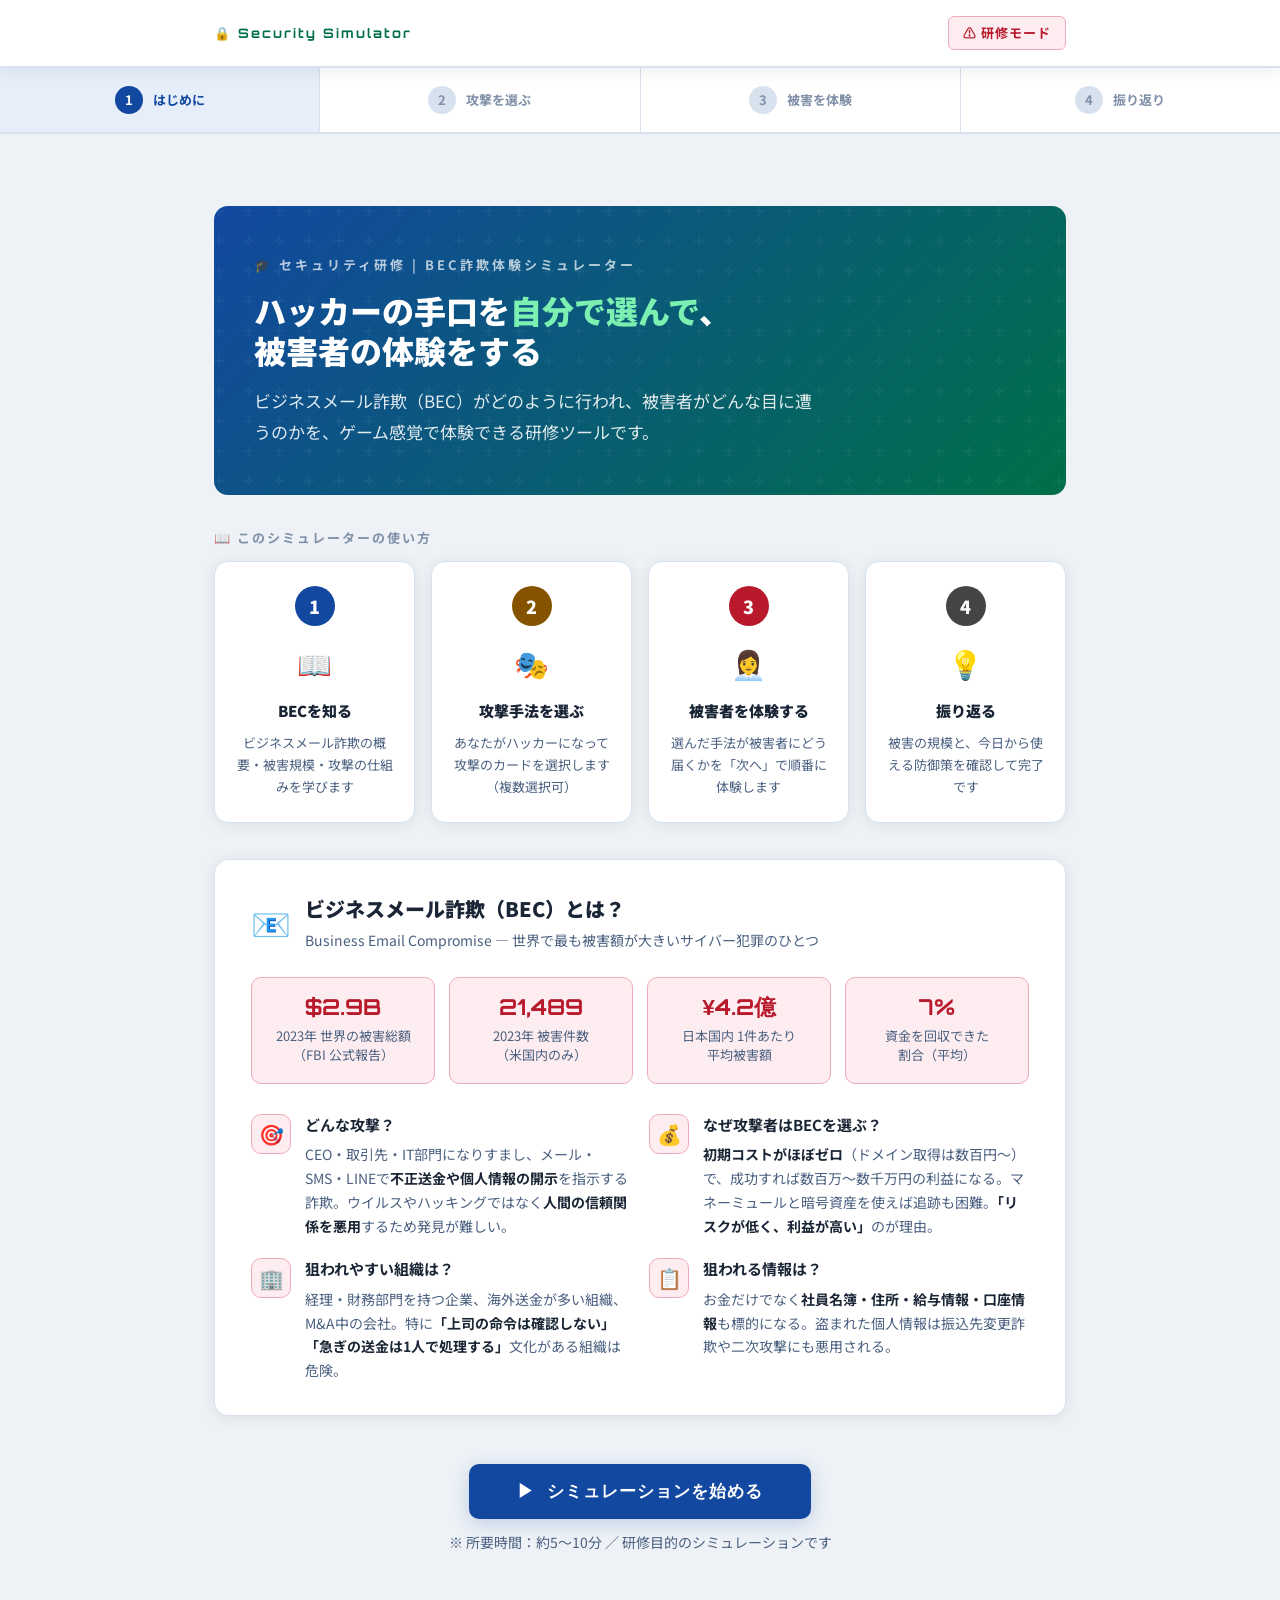
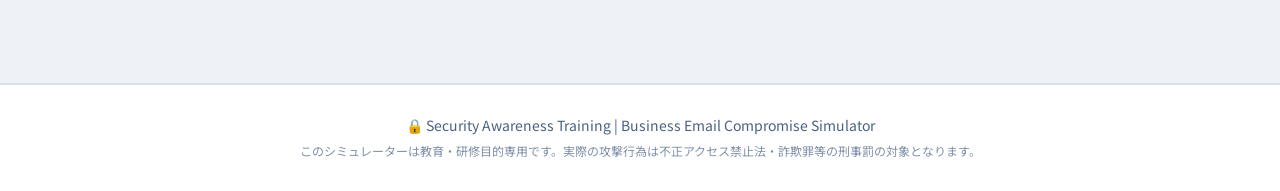
==== commit 495cadc1: "Add files via upload" ====
--- a/bec-simulator.html
+++ b/bec-simulator.html
@@ -3,688 +3,1590 @@
 <head>
 <meta charset="UTF-8">
 <meta name="viewport" content="width=device-width, initial-scale=1.0">
-<title>BEC詐欺シミュレーター｜セキュリティ研修</title>
+<title>BEC詐欺体験シミュレーター｜セキュリティ研修</title>
 <style>
-@import url('https://fonts.googleapis.com/css2?family=Share+Tech+Mono&family=Noto+Sans+JP:wght@400;500;700;900&family=Orbitron:wght@700;900&display=swap');
-:root{--bg:#f0f4f8;--surface:#fff;--surface2:#f7f9fc;--border:#dde4ed;--text:#1a2535;--sub:#5a7090;--green:#007a52;--green-bg:#e8f5f0;--green-bd:#a8d8c4;--red:#bf1a2f;--red-bg:#fdeef1;--red-bd:#f0b8c2;--amber:#8a5a00;--amber-bg:#fdf4e3;--amber-bd:#f0d090;--blue:#1450a0;--blue-bg:#e8f0fc;--blue-bd:#a0c0f0;--shadow:0 2px 12px rgba(0,0,0,0.08);--shadow-lg:0 8px 40px rgba(0,0,0,0.14)}
-*{margin:0;padding:0;box-sizing:border-box}
-body{background:var(--bg);color:var(--text);font-family:'Noto Sans JP',sans-serif;min-height:100vh}
-.container{max-width:960px;margin:0 auto;padding:0 20px}
-.header{background:var(--surface);border-bottom:1px solid var(--border);padding:14px 0;position:sticky;top:0;z-index:200;box-shadow:var(--shadow)}
-.header-inner{display:flex;align-items:center;justify-content:space-between}
-.logo{font-family:'Orbitron',monospace;font-size:11px;color:var(--green);letter-spacing:3px;font-weight:700}
-.badge-train{background:var(--red-bg);border:1px solid var(--red-bd);color:var(--red);font-family:'Share Tech Mono',monospace;font-size:10px;padding:3px 10px;border-radius:4px;letter-spacing:2px;font-weight:700}
-.stepper{display:flex;align-items:center;background:var(--surface);border-bottom:1px solid var(--border)}
-.step-item{flex:1;display:flex;align-items:center;justify-content:center;gap:8px;padding:14px 12px;font-size:12px;font-weight:700;color:var(--sub);border-right:1px solid var(--border);cursor:default;transition:all 0.3s}
-.step-item:last-child{border-right:none}
-.step-item.active{color:var(--blue);background:var(--blue-bg)}
-.step-item.done{color:var(--green);background:var(--green-bg)}
-.step-num{width:22px;height:22px;border-radius:50%;font-family:'Share Tech Mono',monospace;font-size:11px;display:flex;align-items:center;justify-content:center;background:var(--border);color:var(--sub);flex-shrink:0;font-weight:700}
-.step-item.active .step-num{background:var(--blue);color:#fff}
-.step-item.done .step-num{background:var(--green);color:#fff}
-.step-label{font-size:11px}
-.section{display:none;padding:32px 0 60px}
-.section.active{display:block}
-.about-box{background:var(--surface);border:1px solid var(--border);border-radius:12px;padding:28px 32px;margin-bottom:28px;box-shadow:var(--shadow)}
-.about-head{display:flex;align-items:center;gap:12px;margin-bottom:20px}
-.about-icon{font-size:28px}
-.about-title{font-size:18px;font-weight:900}
-.about-title small{font-family:'Share Tech Mono',monospace;font-size:10px;color:var(--sub);display:block;letter-spacing:2px;font-weight:400;margin-bottom:2px}
-.stats-row{display:grid;grid-template-columns:repeat(4,1fr);gap:12px;margin-bottom:22px}
-.stat-box{background:var(--red-bg);border:1px solid var(--red-bd);border-radius:8px;padding:14px 12px;text-align:center}
-.stat-val{font-family:'Orbitron',monospace;font-size:18px;font-weight:900;color:var(--red)}
-.stat-lbl{font-size:10px;color:var(--sub);margin-top:4px;line-height:1.4}
-.about-grid{display:grid;grid-template-columns:1fr 1fr;gap:18px}
-.about-block h4{font-size:12px;font-weight:700;margin-bottom:6px;display:flex;align-items:center;gap:6px}
-.about-block h4::before{content:'';width:3px;height:12px;background:var(--red);border-radius:2px;display:inline-block}
-.about-block p{font-size:12px;color:var(--sub);line-height:1.8}
-.about-block p strong{color:var(--text)}
-.flow-bar{display:flex;align-items:center;flex-wrap:wrap;gap:6px;margin-top:20px;padding-top:16px;border-top:1px solid var(--border)}
-.flow-lbl{font-family:'Share Tech Mono',monospace;font-size:10px;color:var(--sub);margin-right:4px}
-.flow-step{background:var(--red-bg);border:1px solid var(--red-bd);color:var(--red);font-size:11px;font-weight:700;padding:4px 12px;border-radius:20px}
-.flow-arr{color:var(--sub)}
-.phase-block{margin-bottom:36px}
-.phase-head{display:flex;align-items:center;gap:10px;margin-bottom:14px}
-.phase-badge{font-family:'Orbitron',monospace;font-size:10px;font-weight:700;color:#fff;padding:4px 12px;border-radius:4px;letter-spacing:1px}
-.pb-green{background:var(--green)}.pb-amber{background:#b07000}.pb-red{background:var(--red)}.pb-blue{background:var(--blue)}
-.phase-title-text{font-size:15px;font-weight:900}
-.phase-sub{font-family:'Share Tech Mono',monospace;font-size:10px;color:var(--sub);margin-top:1px}
-.card-grid{display:grid;grid-template-columns:repeat(auto-fill,minmax(280px,1fr));gap:12px}
-.hcard{background:var(--surface);border:2px solid var(--border);border-radius:10px;padding:18px;cursor:pointer;transition:all 0.2s}
-.hcard:hover{border-color:#b0c4d8;box-shadow:var(--shadow);transform:translateY(-1px)}
-.hcard.sel-green{border-color:var(--green);background:var(--green-bg);box-shadow:0 0 0 3px rgba(0,122,82,0.12)}
-.hcard.sel-red{border-color:var(--red);background:var(--red-bg);box-shadow:0 0 0 3px rgba(191,26,47,0.10)}
-.hcard.sel-amber{border-color:#c07800;background:var(--amber-bg);box-shadow:0 0 0 3px rgba(138,90,0,0.10)}
-.hcard.sel-blue{border-color:var(--blue);background:var(--blue-bg);box-shadow:0 0 0 3px rgba(20,80,160,0.10)}
-.hcard-icon{font-size:22px;margin-bottom:8px}
-.hcard-tag{display:inline-block;font-family:'Share Tech Mono',monospace;font-size:9px;padding:2px 7px;border-radius:3px;margin-bottom:8px;letter-spacing:1px;font-weight:700;text-transform:uppercase}
-.tg{background:var(--green-bg);color:var(--green);border:1px solid var(--green-bd)}
-.tr{background:var(--red-bg);color:var(--red);border:1px solid var(--red-bd)}
-.ta{background:var(--amber-bg);color:var(--amber);border:1px solid var(--amber-bd)}
-.tb{background:var(--blue-bg);color:var(--blue);border:1px solid var(--blue-bd)}
-.hcard-title{font-size:13px;font-weight:700;margin-bottom:6px;line-height:1.4}
-.hcard-desc{font-size:11px;color:var(--sub);line-height:1.7;margin-bottom:10px}
-.hcard-foot{display:flex;align-items:center;justify-content:space-between;padding-top:10px;border-top:1px solid var(--border)}
-.hcard-profit{font-family:'Share Tech Mono',monospace;font-size:11px;color:var(--green);font-weight:700}
-.hcard-check{width:20px;height:20px;border-radius:5px;border:2px solid var(--border);background:var(--surface);display:flex;align-items:center;justify-content:center;font-size:12px;color:transparent;flex-shrink:0;transition:all 0.2s}
-.hcard.sel-green .hcard-check{background:var(--green);border-color:var(--green);color:#fff}
-.hcard.sel-red .hcard-check{background:var(--red);border-color:var(--red);color:#fff}
-.hcard.sel-amber .hcard-check{background:#c07800;border-color:#c07800;color:#fff}
-.hcard.sel-blue .hcard-check{background:var(--blue);border-color:var(--blue);color:#fff}
-.profit-meter{background:var(--surface);border:1px solid var(--border);border-radius:10px;padding:16px 22px;display:flex;align-items:center;gap:20px;margin-bottom:20px;box-shadow:var(--shadow);flex-wrap:wrap}
-.pm-label{font-family:'Share Tech Mono',monospace;font-size:10px;color:var(--sub);letter-spacing:2px;min-width:110px}
-.pm-amount{font-family:'Orbitron',monospace;font-size:22px;font-weight:900;color:var(--green);min-width:130px}
-.pm-track{flex:1;min-width:160px}
-.pm-bar{height:7px;background:var(--bg);border-radius:4px;border:1px solid var(--border);overflow:hidden;margin-bottom:4px}
-.pm-fill{height:100%;background:linear-gradient(90deg,var(--green),#00b87a);border-radius:4px;width:0;transition:width 0.6s cubic-bezier(0.16,1,0.3,1)}
-.pm-sub{font-family:'Share Tech Mono',monospace;font-size:9px;color:var(--sub)}
-.selection-box{background:var(--surface);border:1px solid var(--border);border-radius:8px;padding:12px 16px;margin-bottom:28px;display:flex;flex-wrap:wrap;gap:6px;align-items:center;min-height:46px}
-.sel-label{font-family:'Share Tech Mono',monospace;font-size:9px;color:var(--sub);letter-spacing:2px;margin-right:4px}
-.sel-tag{font-size:10px;font-weight:700;padding:3px 10px;border-radius:20px;background:var(--blue-bg);border:1px solid var(--blue-bd);color:var(--blue)}
-.sel-none{font-size:11px;color:#aab8c8;font-style:italic}
-.exec-area{text-align:center;padding:28px 0 12px}
-.exec-btn{font-family:'Orbitron',monospace;font-size:12px;font-weight:700;letter-spacing:3px;padding:14px 48px;background:var(--red);color:#fff;border:none;border-radius:8px;cursor:pointer;transition:all 0.2s;box-shadow:0 4px 16px rgba(191,26,47,0.22);text-transform:uppercase}
-.exec-btn:hover{background:#9e1525;transform:translateY(-2px)}
-.exec-btn:disabled{background:#c8d4e0;color:#8a9db0;cursor:not-allowed;transform:none;box-shadow:none}
-.exec-hint{font-size:11px;color:var(--sub);margin-top:10px}
-.victim-header{background:linear-gradient(135deg,#fff8f9,#fff);border:1px solid var(--red-bd);border-radius:12px;padding:20px 24px;margin-bottom:24px;display:flex;align-items:center;gap:16px;box-shadow:var(--shadow);flex-wrap:wrap}
-.persona-avatar{width:48px;height:48px;border-radius:50%;background:var(--blue-bg);display:flex;align-items:center;justify-content:center;font-size:22px;border:2px solid var(--blue-bd);flex-shrink:0}
-.persona-name{font-size:14px;font-weight:900}
-.persona-role{font-size:11px;color:var(--sub);margin-top:2px}
-.victim-notice{margin-left:auto;background:var(--red-bg);border:1px solid var(--red-bd);border-radius:6px;padding:8px 14px;font-size:11px;color:var(--red);font-weight:700;text-align:center;flex-shrink:0}
-.step-nav{display:flex;align-items:center;gap:4px;margin-bottom:20px;flex-wrap:wrap}
-.snav-item{font-size:10px;font-weight:700;padding:4px 10px;border-radius:20px;border:1px solid var(--border);color:var(--sub);background:var(--surface);transition:all 0.2s}
-.snav-item.current{background:var(--blue);border-color:var(--blue);color:#fff}
-.snav-item.done-nav{background:var(--green-bg);border-color:var(--green-bd);color:var(--green)}
-.snav-sep{color:var(--sub);font-size:12px}
-.scenario-card{background:var(--surface);border:1px solid var(--border);border-radius:12px;overflow:hidden;box-shadow:var(--shadow);margin-bottom:20px}
-.sc-header{padding:14px 20px;border-bottom:1px solid var(--border);display:flex;align-items:center;gap:10px;flex-wrap:wrap}
-.sc-source-badge{font-family:'Share Tech Mono',monospace;font-size:10px;font-weight:700;padding:3px 10px;border-radius:20px;letter-spacing:1px}
-.badge-email{background:#f0f4ff;border:1px solid #c0d0f0;color:#2050c0}
-.badge-sms{background:#f0fff4;border:1px solid #b0e0c0;color:#1a7a40}
-.badge-line{background:#e8ffe8;border:1px solid #90d890;color:#007a20}
-.badge-internal{background:var(--amber-bg);border:1px solid var(--amber-bd);color:var(--amber)}
-.sc-time{font-family:'Share Tech Mono',monospace;font-size:10px;color:var(--sub);margin-left:auto}
-.sc-body{padding:20px}
-.sc-attack-label{font-family:'Share Tech Mono',monospace;font-size:9px;font-weight:700;color:var(--red);letter-spacing:2px;margin-bottom:10px;text-transform:uppercase}
-.email-ui{background:#fafbfc;border:1px solid #e0e8f0;border-radius:8px;overflow:hidden}
-.email-toolbar{background:#f0f4f8;border-bottom:1px solid #e0e8f0;padding:8px 14px;display:flex;align-items:center;gap:8px}
-.email-dot{width:10px;height:10px;border-radius:50%}
-.email-head{padding:14px 18px;border-bottom:1px solid #e0e8f0}
-.email-row{display:flex;gap:8px;font-size:12px;margin-bottom:6px;align-items:baseline}
-.email-field{color:var(--sub);font-size:11px;min-width:42px;flex-shrink:0}
-.email-val{color:var(--text);word-break:break-all}
-.email-spoofed{color:var(--red);font-weight:700}
-.email-subj{font-size:13px;font-weight:700;color:var(--text);margin-top:10px}
-.email-content{padding:18px;font-size:13px;line-height:1.9;color:var(--text)}
-.email-sig{margin-top:14px;padding-top:12px;border-top:1px solid #e0e8f0;font-size:11px;color:var(--sub)}
-.email-attach{margin:10px 0 0;padding:10px 14px;background:#f0f4ff;border:1px solid #c0d0f0;border-radius:6px;display:inline-flex;align-items:center;gap:8px;font-size:12px;color:var(--blue);font-weight:700}
-.sms-ui{background:#1c1c1e;border-radius:16px;padding:16px;max-width:340px;margin:0 auto}
-.sms-header{text-align:center;margin-bottom:12px}
-.sms-name{font-size:13px;font-weight:700;color:#fff}
-.sms-sub{font-size:10px;color:#888}
-.sms-bubbles{display:flex;flex-direction:column;gap:8px}
-.sms-bubble{background:#2c2c2e;border-radius:16px 16px 16px 4px;padding:10px 14px;font-size:13px;color:#fff;line-height:1.6;max-width:85%;word-break:break-word}
-.sms-time{font-size:10px;color:#666;margin-top:4px}
-.line-ui{background:#87ceab;border-radius:12px;overflow:hidden;max-width:360px;margin:0 auto}
-.line-header{background:#00b900;padding:12px 16px;display:flex;align-items:center;gap:10px}
-.line-avatar{width:36px;height:36px;border-radius:50%;background:#fff;display:flex;align-items:center;justify-content:center;font-size:18px;flex-shrink:0}
-.line-name{font-size:13px;font-weight:700;color:#fff}
-.line-messages{padding:16px 12px;display:flex;flex-direction:column;gap:10px}
-.line-msg-row{display:flex;align-items:flex-end;gap:8px}
-.line-msg-avatar{width:30px;height:30px;border-radius:50%;background:#fff;display:flex;align-items:center;justify-content:center;font-size:14px;flex-shrink:0}
-.line-bubble{background:#fff;border-radius:0 12px 12px 12px;padding:10px 14px;font-size:13px;color:var(--text);line-height:1.6;max-width:80%;word-break:break-word;box-shadow:0 1px 3px rgba(0,0,0,0.1)}
-.line-time{font-size:10px;color:#555;flex-shrink:0}
-.fake-site{background:#fff;border:1px solid #d0d8e8;border-radius:8px;overflow:hidden}
-.fake-site-bar{background:#f0f4f8;border-bottom:1px solid #d0d8e8;padding:8px 12px;display:flex;align-items:center;gap:8px;font-size:11px}
-.fake-url{color:var(--sub);font-family:'Share Tech Mono',monospace}
-.fake-url span{color:var(--red)}
-.fake-site-body{padding:24px}
-.fake-form{display:flex;flex-direction:column;gap:12px;max-width:360px}
-.fake-form-title{font-size:16px;font-weight:900;margin-bottom:8px}
-.fake-input{width:100%;padding:10px 14px;border:1px solid var(--border);border-radius:6px;font-size:13px;background:var(--bg);color:var(--text)}
-.fake-btn{padding:10px;background:var(--blue);color:#fff;border:none;border-radius:6px;font-size:13px;font-weight:700;cursor:default}
-.doc-ui{background:#fffef0;border:1px solid var(--amber-bd);border-radius:8px;padding:18px}
-.doc-title{font-size:13px;font-weight:700;color:var(--amber);margin-bottom:10px}
-.doc-table{width:100%;border-collapse:collapse;font-size:12px}
-.doc-table th{background:var(--amber-bg);padding:6px 10px;text-align:left;border:1px solid var(--amber-bd);font-weight:700}
-.doc-table td{padding:6px 10px;border:1px solid var(--amber-bd);color:var(--text)}
-.doc-table tr:nth-child(even) td{background:#fffdf0}
-.explain-bar{background:var(--red-bg);border:1px solid var(--red-bd);border-radius:8px;padding:12px 16px;margin-top:14px;font-size:12px;color:var(--red);display:flex;gap:10px;align-items:flex-start;line-height:1.7}
-.explain-icon{flex-shrink:0;font-size:16px;margin-top:1px}
-.next-area{display:flex;justify-content:flex-end;margin-top:20px}
-.next-btn{background:var(--blue);color:#fff;border:none;border-radius:8px;padding:12px 32px;font-size:13px;font-weight:700;cursor:pointer;transition:all 0.2s;box-shadow:0 3px 12px rgba(20,80,160,0.2)}
-.next-btn:hover{background:#0e3a82;transform:translateY(-1px)}
-.result-hero{background:linear-gradient(135deg,#fff8f9,var(--surface));border:2px solid var(--red-bd);border-radius:14px;padding:32px;text-align:center;margin-bottom:28px;box-shadow:var(--shadow)}
-.result-title{font-family:'Orbitron',monospace;font-size:22px;font-weight:900;color:var(--red);margin-bottom:6px}
-.result-sub{font-size:13px;color:var(--sub);margin-bottom:24px}
-.damage-grid{display:grid;grid-template-columns:repeat(auto-fit,minmax(180px,1fr));gap:16px;margin-bottom:24px}
-.damage-box{background:var(--surface);border:1px solid var(--border);border-radius:10px;padding:18px}
-.damage-label{font-family:'Share Tech Mono',monospace;font-size:9px;color:var(--sub);letter-spacing:2px;margin-bottom:6px;text-transform:uppercase}
-.damage-val{font-family:'Orbitron',monospace;font-size:24px;font-weight:900;color:var(--red)}
-.damage-note{font-size:11px;color:var(--sub);margin-top:4px;line-height:1.5}
-.learn-list{background:var(--surface);border:1px solid var(--border);border-radius:12px;padding:24px}
-.learn-title{font-family:'Share Tech Mono',monospace;font-size:11px;color:var(--blue);letter-spacing:2px;margin-bottom:16px;font-weight:700}
-.learn-item{display:flex;gap:10px;padding:12px 14px;margin-bottom:8px;background:var(--blue-bg);border:1px solid var(--blue-bd);border-radius:8px;font-size:12px;color:var(--text);line-height:1.7}
-.learn-item::before{content:'✓';color:var(--blue);font-weight:900;flex-shrink:0;margin-top:1px}
-.restart-btn{display:block;margin:28px auto 0;background:var(--surface);border:2px solid var(--border);color:var(--sub);border-radius:8px;padding:12px 32px;font-size:13px;font-weight:700;cursor:pointer;transition:all 0.2s}
-.restart-btn:hover{border-color:var(--blue);color:var(--blue)}
-.warn-bar{background:var(--amber-bg);border:1px solid var(--amber-bd);border-radius:8px;padding:12px 16px;margin-bottom:24px;font-size:12px;color:var(--amber);display:flex;gap:10px;line-height:1.7}
-.warn-bar strong{color:#5a3000}
-@keyframes fadeIn{from{opacity:0;transform:translateY(8px)}to{opacity:1;transform:none}}
-.fade-in{animation:fadeIn 0.35s ease both}
-@keyframes countUp{from{transform:scale(1.2)}to{transform:scale(1)}}
-.count-anim{animation:countUp 0.35s ease}
-@media(max-width:600px){.stats-row{grid-template-columns:1fr 1fr}.about-grid{grid-template-columns:1fr}.step-label{display:none}.card-grid{grid-template-columns:1fr}.damage-grid{grid-template-columns:1fr}}
+@import url('https://fonts.googleapis.com/css2?family=Noto+Sans+JP:wght@400;500;700;900&family=Orbitron:wght@700&display=swap');
+
+/* ══════════════════════════════
+   ベース変数
+══════════════════════════════ */
+:root {
+  --bg:       #eef2f7;
+  --surface:  #ffffff;
+  --border:   #d8e2ef;
+  --text:     #1a2535;
+  --sub:      #4a6080;
+  --muted:    #8090a8;
+
+  --green:    #006f48;
+  --green-bg: #e6f4ee;
+  --green-bd: #9fd0ba;
+
+  --red:      #b81a2c;
+  --red-bg:   #fdedf0;
+  --red-bd:   #f0aab8;
+
+  --amber:    #855200;
+  --amber-bg: #fdf3e3;
+  --amber-bd: #eac87a;
+
+  --blue:     #1248a0;
+  --blue-bg:  #e6eefa;
+  --blue-bd:  #9ab8ea;
+
+  --shadow:   0 2px 16px rgba(0,0,0,0.08);
+  --shadow-lg:0 8px 40px rgba(0,0,0,0.13);
+  --radius:   14px;
+}
+
+/* ══════════════════════════════
+   リセット・ベース
+══════════════════════════════ */
+* { margin:0; padding:0; box-sizing:border-box; }
+
+body {
+  background: var(--bg);
+  color: var(--text);
+  font-family: 'Noto Sans JP', sans-serif;
+  font-size: 16px;
+  line-height: 1.7;
+  min-height: 100vh;
+}
+
+.wrap { max-width: 900px; margin: 0 auto; padding: 0 24px; }
+
+/* ══════════════════════════════
+   ヘッダー
+══════════════════════════════ */
+.site-header {
+  background: var(--surface);
+  border-bottom: 2px solid var(--border);
+  padding: 16px 0;
+  position: sticky; top: 0; z-index: 300;
+  box-shadow: var(--shadow);
+}
+.site-header .wrap {
+  display: flex; align-items: center; justify-content: space-between;
+}
+.site-logo {
+  font-family: 'Orbitron', monospace;
+  font-size: 13px; font-weight: 700;
+  color: var(--green); letter-spacing: 2px;
+}
+.site-badge {
+  background: var(--red-bg); border: 1px solid var(--red-bd);
+  color: var(--red); font-size: 13px; font-weight: 700;
+  padding: 5px 14px; border-radius: 6px; letter-spacing: 1px;
+}
+
+/* ══════════════════════════════
+   進捗バー（ステッパー）
+══════════════════════════════ */
+.stepper {
+  background: var(--surface);
+  border-bottom: 2px solid var(--border);
+  display: flex;
+}
+.step-tab {
+  flex: 1;
+  display: flex; align-items: center; justify-content: center; gap: 10px;
+  padding: 18px 12px;
+  font-size: 14px; font-weight: 700;
+  color: var(--muted);
+  border-right: 1px solid var(--border);
+  cursor: default; transition: all 0.3s;
+}
+.step-tab:last-child { border-right: none; }
+.step-tab.is-active { color: var(--blue); background: var(--blue-bg); }
+.step-tab.is-done   { color: var(--green); background: var(--green-bg); }
+
+.step-circle {
+  width: 28px; height: 28px; border-radius: 50%;
+  font-size: 13px; font-weight: 700;
+  display: flex; align-items: center; justify-content: center;
+  background: var(--border); color: var(--muted); flex-shrink: 0;
+  transition: all 0.3s;
+}
+.step-tab.is-active .step-circle { background: var(--blue); color: #fff; }
+.step-tab.is-done   .step-circle { background: var(--green); color: #fff; }
+.step-text { font-size: 13px; }
+
+/* ══════════════════════════════
+   セクション切り替え
+══════════════════════════════ */
+.page { display: none; padding: 40px 0 80px; }
+.page.is-active { display: block; }
+
+/* ══════════════════════════════
+   汎用コンポーネント
+══════════════════════════════ */
+.card {
+  background: var(--surface);
+  border: 1px solid var(--border);
+  border-radius: var(--radius);
+  box-shadow: var(--shadow);
+}
+
+.section-label {
+  font-size: 13px; font-weight: 700;
+  color: var(--muted); letter-spacing: 2px;
+  text-transform: uppercase; margin-bottom: 8px;
+}
+
+.page-title {
+  font-size: 28px; font-weight: 900; line-height: 1.3;
+  margin-bottom: 12px;
+}
+
+.page-lead {
+  font-size: 16px; color: var(--sub); line-height: 1.8;
+  margin-bottom: 32px;
+}
+
+.tag {
+  display: inline-block;
+  font-size: 12px; font-weight: 700;
+  padding: 3px 10px; border-radius: 4px;
+  letter-spacing: 1px; text-transform: uppercase;
+}
+.tag-green  { background: var(--green-bg);  color: var(--green);  border: 1px solid var(--green-bd); }
+.tag-red    { background: var(--red-bg);    color: var(--red);    border: 1px solid var(--red-bd); }
+.tag-amber  { background: var(--amber-bg);  color: var(--amber);  border: 1px solid var(--amber-bd); }
+.tag-blue   { background: var(--blue-bg);   color: var(--blue);   border: 1px solid var(--blue-bd); }
+
+/* ボタン */
+.btn-primary {
+  display: inline-flex; align-items: center; gap: 10px;
+  font-size: 17px; font-weight: 700; letter-spacing: 1px;
+  padding: 16px 48px; border-radius: 10px;
+  background: var(--blue); color: #fff; border: none;
+  cursor: pointer; transition: all 0.2s;
+  box-shadow: 0 4px 18px rgba(18,72,160,0.22);
+}
+.btn-primary:hover { background: #0c348a; transform: translateY(-2px); box-shadow: 0 8px 28px rgba(18,72,160,0.30); }
+.btn-primary:disabled { background: #c0ccd8; color: #8090a0; cursor: not-allowed; transform: none; box-shadow: none; }
+
+.btn-danger {
+  display: inline-flex; align-items: center; gap: 10px;
+  font-size: 17px; font-weight: 700; letter-spacing: 1px;
+  padding: 16px 48px; border-radius: 10px;
+  background: var(--red); color: #fff; border: none;
+  cursor: pointer; transition: all 0.2s;
+  box-shadow: 0 4px 18px rgba(184,26,44,0.22);
+}
+.btn-danger:hover { background: #960f22; transform: translateY(-2px); }
+.btn-danger:disabled { background: #c0ccd8; color: #8090a0; cursor: not-allowed; transform: none; box-shadow: none; }
+
+.btn-ghost {
+  display: inline-flex; align-items: center; gap: 8px;
+  font-size: 15px; font-weight: 700;
+  padding: 12px 32px; border-radius: 10px;
+  background: var(--surface); color: var(--sub);
+  border: 2px solid var(--border);
+  cursor: pointer; transition: all 0.2s;
+}
+.btn-ghost:hover { border-color: var(--blue); color: var(--blue); }
+
+/* ══════════════════════════════
+   警告バー
+══════════════════════════════ */
+.warn-bar {
+  background: var(--amber-bg); border: 1.5px solid var(--amber-bd);
+  border-radius: 10px; padding: 16px 20px;
+  display: flex; gap: 14px; align-items: flex-start;
+  margin-bottom: 32px;
+}
+.warn-bar .icon { font-size: 22px; flex-shrink: 0; margin-top: 2px; }
+.warn-bar .text { font-size: 15px; color: var(--amber); line-height: 1.7; }
+.warn-bar .text strong { color: #5a3600; }
+
+/* ══════════════════════════════
+   PAGE 0: トップ（使い方）
+══════════════════════════════ */
+.hero {
+  background: linear-gradient(135deg, #1248a0 0%, #006f48 100%);
+  border-radius: var(--radius);
+  padding: 48px 40px;
+  color: #fff; margin-bottom: 32px;
+  position: relative; overflow: hidden;
+}
+.hero::before {
+  content: '';
+  position: absolute; inset: 0;
+  background: url("data:image/svg+xml,%3Csvg width='60' height='60' viewBox='0 0 60 60' xmlns='http://www.w3.org/2000/svg'%3E%3Cg fill='none' fill-rule='evenodd'%3E%3Cg fill='%23ffffff' fill-opacity='0.04'%3E%3Cpath d='M36 34v-4h-2v4h-4v2h4v4h2v-4h4v-2h-4zm0-30V0h-2v4h-4v2h4v4h2V6h4V4h-4zM6 34v-4H4v4H0v2h4v4h2v-4h4v-2H6zM6 4V0H4v4H0v2h4v4h2V6h4V4H6z'/%3E%3C/g%3E%3C/g%3E%3C/svg%3E");
+  pointer-events: none;
+}
+.hero-eyebrow {
+  font-size: 13px; font-weight: 700; letter-spacing: 3px;
+  text-transform: uppercase; opacity: 0.7; margin-bottom: 14px;
+}
+.hero-title {
+  font-size: 32px; font-weight: 900; line-height: 1.25;
+  margin-bottom: 16px;
+}
+.hero-title em { color: #7cf0b0; font-style: normal; }
+.hero-desc { font-size: 17px; opacity: 0.88; line-height: 1.8; max-width: 560px; }
+
+/* 使い方ステップ */
+.howto-grid {
+  display: grid;
+  grid-template-columns: repeat(4, 1fr);
+  gap: 16px;
+  margin-bottom: 32px;
+}
+.howto-card {
+  background: var(--surface);
+  border: 1px solid var(--border);
+  border-radius: var(--radius);
+  padding: 24px 20px;
+  text-align: center;
+  box-shadow: var(--shadow);
+  position: relative;
+}
+.howto-num {
+  width: 40px; height: 40px; border-radius: 50%;
+  font-size: 18px; font-weight: 900;
+  display: flex; align-items: center; justify-content: center;
+  margin: 0 auto 14px;
+  background: var(--blue); color: #fff;
+}
+.howto-icon { font-size: 28px; margin-bottom: 10px; }
+.howto-title { font-size: 15px; font-weight: 900; margin-bottom: 8px; }
+.howto-desc { font-size: 13px; color: var(--sub); line-height: 1.7; }
+
+/* BEC概要 */
+.bec-intro {
+  background: var(--surface); border: 1px solid var(--border);
+  border-radius: var(--radius); padding: 32px 36px;
+  margin-bottom: 32px; box-shadow: var(--shadow);
+}
+.bec-intro-head { display: flex; align-items: center; gap: 14px; margin-bottom: 24px; }
+.bec-intro-icon { font-size: 32px; }
+.bec-intro-title { font-size: 20px; font-weight: 900; }
+.bec-intro-sub { font-size: 14px; color: var(--sub); margin-top: 3px; }
+
+.stats-grid {
+  display: grid; grid-template-columns: repeat(4,1fr); gap: 14px;
+  margin-bottom: 28px;
+}
+.stat-item {
+  background: var(--red-bg); border: 1px solid var(--red-bd);
+  border-radius: 10px; padding: 18px 14px; text-align: center;
+}
+.stat-num {
+  font-family: 'Orbitron', monospace;
+  font-size: 22px; font-weight: 700; color: var(--red);
+  line-height: 1; margin-bottom: 8px;
+}
+.stat-lbl { font-size: 13px; color: var(--sub); line-height: 1.5; }
+
+.bec-points {
+  display: grid; grid-template-columns: 1fr 1fr; gap: 18px;
+}
+.bec-point { display: flex; gap: 14px; align-items: flex-start; }
+.bec-point-icon {
+  width: 40px; height: 40px; border-radius: 10px;
+  background: var(--red-bg); border: 1px solid var(--red-bd);
+  display: flex; align-items: center; justify-content: center;
+  font-size: 20px; flex-shrink: 0; margin-top: 2px;
+}
+.bec-point-title { font-size: 15px; font-weight: 700; margin-bottom: 6px; }
+.bec-point-body { font-size: 14px; color: var(--sub); line-height: 1.7; }
+.bec-point-body strong { color: var(--text); }
+
+/* TOPフッター */
+.top-cta { text-align: center; padding: 16px 0 8px; }
+.top-cta-note { font-size: 14px; color: var(--sub); margin-top: 12px; }
+
+/* ══════════════════════════════
+   PAGE 1: ハッカー視点
+══════════════════════════════ */
+.hacker-intro {
+  background: linear-gradient(135deg, #fdedf0, #fff8f0);
+  border: 1.5px solid var(--red-bd);
+  border-radius: var(--radius); padding: 28px 32px;
+  margin-bottom: 32px;
+}
+.hacker-intro h2 { font-size: 22px; font-weight: 900; margin-bottom: 8px; }
+.hacker-intro h2 em { color: var(--red); font-style: normal; }
+.hacker-intro p { font-size: 15px; color: var(--sub); line-height: 1.8; }
+
+/* 利益メーター */
+.profit-meter {
+  background: var(--surface); border: 1px solid var(--border);
+  border-radius: var(--radius); padding: 20px 28px;
+  display: flex; align-items: center; gap: 24px;
+  margin-bottom: 24px; box-shadow: var(--shadow); flex-wrap: wrap;
+}
+.profit-label { font-size: 13px; font-weight: 700; color: var(--sub); min-width: 120px; }
+.profit-amount {
+  font-family: 'Orbitron', monospace;
+  font-size: 28px; font-weight: 700; color: var(--green); min-width: 160px;
+}
+.profit-track { flex: 1; min-width: 180px; }
+.profit-bar { height: 10px; background: var(--bg); border-radius: 5px; overflow: hidden; margin-bottom: 6px; border: 1px solid var(--border); }
+.profit-fill { height: 100%; background: linear-gradient(90deg, var(--green), #00c87a); border-radius: 5px; width: 0; transition: width 0.6s cubic-bezier(0.16,1,0.3,1); }
+.profit-note { font-size: 13px; color: var(--muted); }
+
+/* 選択中タグ表示 */
+.sel-display {
+  background: var(--surface); border: 1px solid var(--border);
+  border-radius: 10px; padding: 14px 20px;
+  margin-bottom: 36px;
+  display: flex; flex-wrap: wrap; gap: 8px; align-items: center;
+  min-height: 54px;
+}
+.sel-disp-label { font-size: 13px; font-weight: 700; color: var(--muted); margin-right: 4px; }
+.sel-disp-tag {
+  font-size: 13px; font-weight: 700; padding: 4px 14px;
+  border-radius: 20px; background: var(--blue-bg);
+  border: 1px solid var(--blue-bd); color: var(--blue);
+}
+.sel-disp-empty { font-size: 14px; color: #b0bcc8; font-style: italic; }
+
+/* フェーズブロック */
+.phase-block { margin-bottom: 40px; }
+.phase-header {
+  display: flex; align-items: center; gap: 14px; margin-bottom: 18px;
+  padding-bottom: 14px; border-bottom: 2px solid var(--border);
+}
+.phase-badge {
+  font-size: 13px; font-weight: 700; color: #fff;
+  padding: 6px 16px; border-radius: 6px; letter-spacing: 1px;
+  white-space: nowrap; flex-shrink: 0;
+}
+.pb-1 { background: var(--green); }
+.pb-2 { background: #a06000; }
+.pb-3 { background: var(--red); }
+.pb-4 { background: var(--blue); }
+.phase-head-text { }
+.phase-head-title { font-size: 18px; font-weight: 900; }
+.phase-head-sub { font-size: 13px; color: var(--sub); margin-top: 2px; }
+
+/* 選択カード */
+.hcard-grid { display: grid; grid-template-columns: repeat(auto-fill, minmax(260px,1fr)); gap: 14px; }
+
+.hcard {
+  background: var(--surface); border: 2.5px solid var(--border);
+  border-radius: var(--radius); padding: 22px;
+  cursor: pointer; transition: all 0.2s; position: relative;
+}
+.hcard:hover { border-color: #b0c8e8; box-shadow: var(--shadow); transform: translateY(-2px); }
+.hcard.is-sel-green  { border-color: var(--green);  background: var(--green-bg);  box-shadow: 0 0 0 3px rgba(0,111,72,0.10), var(--shadow); }
+.hcard.is-sel-red    { border-color: var(--red);    background: var(--red-bg);    box-shadow: 0 0 0 3px rgba(184,26,44,0.10), var(--shadow); }
+.hcard.is-sel-amber  { border-color: #c07800;       background: var(--amber-bg);  box-shadow: 0 0 0 3px rgba(133,82,0,0.10), var(--shadow); }
+.hcard.is-sel-blue   { border-color: var(--blue);   background: var(--blue-bg);   box-shadow: 0 0 0 3px rgba(18,72,160,0.10), var(--shadow); }
+
+.hcard-emoji { font-size: 28px; margin-bottom: 10px; }
+.hcard-title { font-size: 15px; font-weight: 900; margin-bottom: 8px; line-height: 1.4; }
+.hcard-desc { font-size: 14px; color: var(--sub); line-height: 1.7; margin-bottom: 14px; }
+.hcard-foot {
+  display: flex; align-items: center; justify-content: space-between;
+  padding-top: 12px; border-top: 1px solid var(--border); gap: 8px;
+}
+.hcard-meta { font-size: 13px; font-weight: 700; color: var(--green); }
+.hcard-risk { font-size: 12px; color: var(--muted); }
+.hcard-check {
+  width: 24px; height: 24px; border-radius: 6px;
+  border: 2.5px solid var(--border); background: var(--surface);
+  display: flex; align-items: center; justify-content: center;
+  font-size: 14px; color: transparent; flex-shrink: 0; transition: all 0.2s;
+}
+.hcard.is-sel-green  .hcard-check { background: var(--green);  border-color: var(--green);  color: #fff; }
+.hcard.is-sel-red    .hcard-check { background: var(--red);    border-color: var(--red);    color: #fff; }
+.hcard.is-sel-amber  .hcard-check { background: #c07800;       border-color: #c07800;       color: #fff; }
+.hcard.is-sel-blue   .hcard-check { background: var(--blue);   border-color: var(--blue);   color: #fff; }
+
+/* 実行エリア */
+.exec-area { text-align: center; padding: 32px 0 16px; }
+.exec-hint { font-size: 14px; color: var(--sub); margin-top: 14px; }
+
+/* ══════════════════════════════
+   PAGE 2: 被害者体験
+══════════════════════════════ */
+.victim-bar {
+  background: linear-gradient(135deg, #fdedf0, #fff);
+  border: 1.5px solid var(--red-bd); border-radius: var(--radius);
+  padding: 22px 28px; margin-bottom: 28px;
+  display: flex; align-items: center; gap: 20px; flex-wrap: wrap;
+}
+.victim-avatar {
+  width: 56px; height: 56px; border-radius: 50%;
+  background: var(--blue-bg); border: 2px solid var(--blue-bd);
+  display: flex; align-items: center; justify-content: center;
+  font-size: 26px; flex-shrink: 0;
+}
+.victim-name { font-size: 17px; font-weight: 900; }
+.victim-role { font-size: 14px; color: var(--sub); margin-top: 3px; }
+.victim-alert {
+  margin-left: auto; background: var(--red-bg);
+  border: 1px solid var(--red-bd); border-radius: 8px;
+  padding: 10px 18px; font-size: 14px; color: var(--red);
+  font-weight: 700; text-align: center; flex-shrink: 0; line-height: 1.5;
+}
+
+/* ミニ進捗 */
+.mini-progress {
+  display: flex; align-items: center; gap: 6px;
+  margin-bottom: 22px; flex-wrap: wrap;
+}
+.mprog-dot {
+  width: 32px; height: 10px; border-radius: 5px;
+  background: var(--border); transition: all 0.3s;
+}
+.mprog-dot.done { background: var(--green); }
+.mprog-dot.current { background: var(--blue); }
+.mprog-count { font-size: 14px; color: var(--muted); margin-left: 8px; font-weight: 700; }
+
+/* シナリオカード */
+.scene-card {
+  background: var(--surface); border: 1px solid var(--border);
+  border-radius: var(--radius); overflow: hidden; box-shadow: var(--shadow);
+  margin-bottom: 20px;
+}
+.scene-head {
+  padding: 16px 24px; border-bottom: 1px solid var(--border);
+  display: flex; align-items: center; gap: 12px; flex-wrap: wrap;
+}
+.scene-ch-badge {
+  font-size: 13px; font-weight: 700;
+  padding: 5px 14px; border-radius: 20px;
+}
+.sch-email    { background: #eef2ff; border: 1px solid #b8c8f0; color: #2040c0; }
+.sch-sms      { background: #f0fff4; border: 1px solid #90d8a0; color: #147840; }
+.sch-line     { background: #e8ffe8; border: 1px solid #70c870; color: #006000; }
+.sch-system   { background: var(--amber-bg); border: 1px solid var(--amber-bd); color: var(--amber); }
+.scene-title  { font-size: 16px; font-weight: 900; flex: 1; }
+.scene-count  { font-size: 13px; color: var(--muted); margin-left: auto; white-space: nowrap; }
+.scene-body   { padding: 24px; }
+.scene-atk-label {
+  font-size: 12px; font-weight: 700; color: var(--red);
+  letter-spacing: 2px; text-transform: uppercase; margin-bottom: 14px;
+}
+
+/* メールUI */
+.email-frame {
+  background: #f8fafd; border: 1px solid #d8e4f0; border-radius: 10px; overflow: hidden;
+}
+.email-topbar {
+  background: #eef2f8; border-bottom: 1px solid #d8e4f0;
+  padding: 10px 16px; display: flex; gap: 8px;
+}
+.email-dot { width: 12px; height: 12px; border-radius: 50%; }
+.email-meta { padding: 18px 20px; border-bottom: 1px solid #d8e4f0; }
+.email-row { display: flex; gap: 12px; font-size: 14px; margin-bottom: 8px; align-items: baseline; }
+.email-field { font-size: 13px; color: var(--muted); min-width: 48px; flex-shrink: 0; font-weight: 700; }
+.email-val { color: var(--text); word-break: break-all; }
+.email-fake { color: var(--red); font-weight: 700; }
+.email-subject { font-size: 16px; font-weight: 900; color: var(--text); margin-top: 12px; }
+.email-body { padding: 20px; font-size: 15px; line-height: 2.0; color: var(--text); }
+.email-link {
+  display: inline-flex; align-items: center; gap: 8px;
+  margin-top: 14px; padding: 12px 18px;
+  background: #eef2ff; border: 1px solid #b8c8f0; border-radius: 8px;
+  font-size: 14px; color: var(--blue); font-weight: 700;
+}
+.email-sig { padding: 16px 20px; border-top: 1px solid #d8e4f0; font-size: 13px; color: var(--muted); line-height: 1.8; }
+
+/* SMS UI */
+.sms-frame {
+  background: #1c1c1e; border-radius: 20px; padding: 20px;
+  max-width: 360px; margin: 0 auto;
+}
+.sms-header { text-align: center; margin-bottom: 16px; }
+.sms-from { font-size: 15px; font-weight: 700; color: #fff; }
+.sms-fromsub { font-size: 12px; color: #888; margin-top: 2px; }
+.sms-bubbles { display: flex; flex-direction: column; gap: 10px; }
+.sms-bubble {
+  background: #2c2c2e; border-radius: 18px 18px 18px 4px;
+  padding: 12px 16px; font-size: 14px; color: #fff;
+  line-height: 1.7; max-width: 88%; word-break: break-word;
+}
+.sms-time { font-size: 11px; color: #666; margin-top: 4px; padding-left: 4px; }
+
+/* LINE UI */
+.line-frame { background: #87ceab; border-radius: 14px; overflow: hidden; max-width: 380px; margin: 0 auto; }
+.line-header { background: #06c755; padding: 14px 18px; display: flex; align-items: center; gap: 12px; }
+.line-hav {
+  width: 40px; height: 40px; border-radius: 50%; background: #fff;
+  display: flex; align-items: center; justify-content: center; font-size: 20px; flex-shrink: 0;
+}
+.line-hname { font-size: 15px; font-weight: 700; color: #fff; }
+.line-msgs { padding: 18px 14px; display: flex; flex-direction: column; gap: 12px; }
+.line-msg-row { display: flex; align-items: flex-end; gap: 8px; }
+.line-msg-av {
+  width: 34px; height: 34px; border-radius: 50%; background: #fff;
+  display: flex; align-items: center; justify-content: center; font-size: 16px; flex-shrink: 0;
+}
+.line-bubble {
+  background: #fff; border-radius: 2px 14px 14px 14px;
+  padding: 12px 16px; font-size: 14px; color: var(--text);
+  line-height: 1.7; max-width: 80%; word-break: break-word;
+  box-shadow: 0 1px 4px rgba(0,0,0,0.10);
+}
+.line-mtime { font-size: 11px; color: #555; flex-shrink: 0; }
+
+/* 偽ログイン */
+.fake-browser { background: #fff; border: 1px solid #c8d8e8; border-radius: 10px; overflow: hidden; }
+.fake-urlbar {
+  background: #f0f4f8; border-bottom: 1px solid #d0dce8;
+  padding: 10px 14px; display: flex; align-items: center; gap: 10px; font-size: 13px;
+}
+.fake-url { font-family: monospace; color: var(--sub); }
+.fake-url .danger { color: var(--red); font-weight: 700; }
+.fake-content { padding: 28px 24px; }
+.fake-form { display: flex; flex-direction: column; gap: 14px; max-width: 380px; }
+.fake-form-title { font-size: 18px; font-weight: 900; margin-bottom: 4px; }
+.fake-form-sub { font-size: 14px; color: var(--sub); margin-bottom: 8px; }
+.fake-input {
+  width: 100%; padding: 12px 16px;
+  border: 1.5px solid var(--border); border-radius: 8px;
+  font-size: 15px; background: var(--bg); color: var(--text);
+}
+.fake-submit {
+  padding: 12px; background: var(--blue); color: #fff;
+  border: none; border-radius: 8px; font-size: 15px; font-weight: 700; cursor: default;
+}
+.fake-warning {
+  font-size: 13px; color: var(--red); font-weight: 700;
+  padding: 10px 14px; background: var(--red-bg); border: 1px solid var(--red-bd); border-radius: 6px; margin-top: 4px;
+}
+
+/* 内部情報ボックス */
+.info-box {
+  background: var(--amber-bg); border: 1.5px solid var(--amber-bd);
+  border-radius: 10px; padding: 20px;
+}
+.info-box-title { font-size: 15px; font-weight: 700; color: var(--amber); margin-bottom: 14px; display: flex; align-items: center; gap: 8px; }
+.data-table { width: 100%; border-collapse: collapse; font-size: 14px; }
+.data-table th { background: rgba(133,82,0,0.10); padding: 9px 12px; text-align: left; border: 1px solid var(--amber-bd); font-weight: 700; font-size: 13px; }
+.data-table td { padding: 9px 12px; border: 1px solid var(--amber-bd); }
+.data-table tr:nth-child(even) td { background: rgba(255,255,255,0.5); }
+
+/* 解説ボックス */
+.explain-box {
+  background: var(--red-bg); border: 1.5px solid var(--red-bd);
+  border-radius: 10px; padding: 16px 20px;
+  margin-top: 18px; display: flex; gap: 14px; align-items: flex-start;
+}
+.explain-icon { font-size: 22px; flex-shrink: 0; margin-top: 2px; }
+.explain-text { font-size: 15px; color: var(--red); line-height: 1.8; font-weight: 500; }
+.explain-text strong { color: #7a0c1c; }
+
+/* 次へボタンエリア */
+.next-area { display: flex; justify-content: flex-end; align-items: center; gap: 16px; margin-top: 24px; }
+.next-progress-text { font-size: 14px; color: var(--sub); }
+
+/* ══════════════════════════════
+   PAGE 3: 結果
+══════════════════════════════ */
+.result-hero {
+  background: linear-gradient(135deg, #fdedf0, #fff);
+  border: 2px solid var(--red-bd); border-radius: var(--radius);
+  padding: 36px; text-align: center; margin-bottom: 28px; box-shadow: var(--shadow);
+}
+.result-title { font-size: 28px; font-weight: 900; color: var(--red); margin-bottom: 8px; }
+.result-subtitle { font-size: 16px; color: var(--sub); margin-bottom: 28px; }
+.damage-grid { display: grid; grid-template-columns: repeat(auto-fit, minmax(190px,1fr)); gap: 16px; margin-bottom: 24px; }
+.damage-item {
+  background: var(--surface); border: 1px solid var(--border);
+  border-radius: 12px; padding: 20px;
+}
+.damage-lbl { font-size: 12px; font-weight: 700; color: var(--muted); letter-spacing: 2px; text-transform: uppercase; margin-bottom: 8px; }
+.damage-val { font-family: 'Orbitron', monospace; font-size: 26px; font-weight: 700; color: var(--red); }
+.damage-note { font-size: 13px; color: var(--muted); margin-top: 6px; line-height: 1.5; }
+
+.result-msg {
+  background: var(--red-bg); border: 1px solid var(--red-bd);
+  border-radius: 10px; padding: 18px 22px;
+  font-size: 15px; color: var(--red); line-height: 1.8; font-weight: 500;
+}
+
+/* 学習リスト */
+.learn-box {
+  background: var(--surface); border: 1px solid var(--border);
+  border-radius: var(--radius); padding: 32px; box-shadow: var(--shadow);
+}
+.learn-head { font-size: 20px; font-weight: 900; margin-bottom: 20px; display: flex; align-items: center; gap: 10px; }
+.learn-item {
+  display: flex; gap: 14px; align-items: flex-start;
+  padding: 16px 18px; margin-bottom: 10px;
+  background: var(--blue-bg); border: 1px solid var(--blue-bd);
+  border-radius: 10px; font-size: 15px; color: var(--text); line-height: 1.7;
+}
+.learn-item::before { content: '✓'; color: var(--blue); font-weight: 900; font-size: 16px; flex-shrink: 0; margin-top: 2px; }
+
+/* ══════════════════════════════
+   フッター
+══════════════════════════════ */
+.site-footer {
+  background: var(--surface); border-top: 2px solid var(--border);
+  padding: 28px 0; text-align: center;
+  font-size: 14px; color: var(--sub); line-height: 1.8; margin-top: 40px;
+}
+.site-footer small { font-size: 12px; color: var(--muted); }
+
+/* ══════════════════════════════
+   アニメーション
+══════════════════════════════ */
+@keyframes fadeUp {
+  from { opacity: 0; transform: translateY(12px); }
+  to   { opacity: 1; transform: none; }
+}
+.fade-up { animation: fadeUp 0.4s ease both; }
+
+@keyframes pop { from { transform: scale(1.15); } to { transform: scale(1); } }
+.pop { animation: pop 0.3s ease; }
+
+/* ══════════════════════════════
+   レスポンシブ
+══════════════════════════════ */
+@media (max-width: 680px) {
+  .howto-grid { grid-template-columns: 1fr 1fr; }
+  .stats-grid { grid-template-columns: 1fr 1fr; }
+  .bec-points { grid-template-columns: 1fr; }
+  .hcard-grid { grid-template-columns: 1fr; }
+  .damage-grid { grid-template-columns: 1fr 1fr; }
+  .step-text { display: none; }
+  .hero-title { font-size: 24px; }
+  .page-title { font-size: 22px; }
+}
+@media (max-width: 440px) {
+  .howto-grid { grid-template-columns: 1fr; }
+  .damage-grid { grid-template-columns: 1fr; }
+}
 </style>
 </head>
 <body>
-<header class="header">
-  <div class="container">
-    <div class="header-inner">
-      <div class="logo">&#128274; Security Simulator</div>
-      <div class="badge-train">&#9888; TRAINING MODE</div>
-    </div>
+
+<!-- ─── ヘッダー ─── -->
+<header class="site-header">
+  <div class="wrap">
+    <div class="site-logo">🔒 Security Simulator</div>
+    <div class="site-badge">⚠ 研修モード</div>
   </div>
 </header>
-<div class="stepper" id="stepper">
-  <div class="step-item active" id="stp-0"><div class="step-num">1</div><div class="step-label">BECとは</div></div>
-  <div class="step-item" id="stp-1"><div class="step-num">2</div><div class="step-label">ハッカー視点</div></div>
-  <div class="step-item" id="stp-2"><div class="step-num">3</div><div class="step-label">被害者体験</div></div>
-  <div class="step-item" id="stp-3"><div class="step-num">4</div><div class="step-label">結果・学習</div></div>
+
+<!-- ─── ステッパー ─── -->
+<nav class="stepper" id="stepper">
+  <div class="step-tab is-active" id="stab-0">
+    <div class="step-circle">1</div>
+    <div class="step-text">はじめに</div>
+  </div>
+  <div class="step-tab" id="stab-1">
+    <div class="step-circle">2</div>
+    <div class="step-text">攻撃を選ぶ</div>
+  </div>
+  <div class="step-tab" id="stab-2">
+    <div class="step-circle">3</div>
+    <div class="step-text">被害を体験</div>
+  </div>
+  <div class="step-tab" id="stab-3">
+    <div class="step-circle">4</div>
+    <div class="step-text">振り返り</div>
+  </div>
+</nav>
+
+
+<!-- ════════════════════════════════════════
+  PAGE 0: はじめに
+════════════════════════════════════════ -->
+<div class="page is-active" id="page-0">
+<div class="wrap">
+
+  <!-- ヒーロー -->
+  <div class="hero" style="margin-top:32px;">
+    <div class="hero-eyebrow">🎓 セキュリティ研修 | BEC詐欺体験シミュレーター</div>
+    <div class="hero-title">ハッカーの手口を<em>自分で選んで</em>、<br>被害者の体験をする</div>
+    <div class="hero-desc">ビジネスメール詐欺（BEC）がどのように行われ、被害者がどんな目に遭うのかを、ゲーム感覚で体験できる研修ツールです。</div>
+  </div>
+
+  <!-- 使い方 -->
+  <div style="margin-bottom:12px;">
+    <div class="section-label">📖 このシミュレーターの使い方</div>
+  </div>
+  <div class="howto-grid" style="margin-bottom:36px;">
+    <div class="howto-card">
+      <div class="howto-num">1</div>
+      <div class="howto-icon">📖</div>
+      <div class="howto-title">BECを知る</div>
+      <div class="howto-desc">ビジネスメール詐欺の概要・被害規模・攻撃の仕組みを学びます</div>
+    </div>
+    <div class="howto-card">
+      <div class="howto-num" style="background:var(--amber);">2</div>
+      <div class="howto-icon">🎭</div>
+      <div class="howto-title">攻撃手法を選ぶ</div>
+      <div class="howto-desc">あなたがハッカーになって攻撃のカードを選択します（複数選択可）</div>
+    </div>
+    <div class="howto-card">
+      <div class="howto-num" style="background:var(--red);">3</div>
+      <div class="howto-icon">👩‍💼</div>
+      <div class="howto-title">被害者を体験する</div>
+      <div class="howto-desc">選んだ手法が被害者にどう届くかを「次へ」で順番に体験します</div>
+    </div>
+    <div class="howto-card">
+      <div class="howto-num" style="background:#444;">4</div>
+      <div class="howto-icon">💡</div>
+      <div class="howto-title">振り返る</div>
+      <div class="howto-desc">被害の規模と、今日から使える防御策を確認して完了です</div>
+    </div>
+  </div>
+
+  <!-- BEC概要 -->
+  <div class="bec-intro">
+    <div class="bec-intro-head">
+      <div class="bec-intro-icon">📧</div>
+      <div>
+        <div class="bec-intro-title">ビジネスメール詐欺（BEC）とは？</div>
+        <div class="bec-intro-sub">Business Email Compromise — 世界で最も被害額が大きいサイバー犯罪のひとつ</div>
+      </div>
+    </div>
+
+    <div class="stats-grid">
+      <div class="stat-item"><div class="stat-num">$2.9B</div><div class="stat-lbl">2023年 世界の被害総額<br>（FBI 公式報告）</div></div>
+      <div class="stat-item"><div class="stat-num">21,489</div><div class="stat-lbl">2023年 被害件数<br>（米国内のみ）</div></div>
+      <div class="stat-item"><div class="stat-num">¥4.2億</div><div class="stat-lbl">日本国内 1件あたり<br>平均被害額</div></div>
+      <div class="stat-item"><div class="stat-num">7%</div><div class="stat-lbl">資金を回収できた<br>割合（平均）</div></div>
+    </div>
+
+    <div class="bec-points">
+      <div class="bec-point">
+        <div class="bec-point-icon">🎯</div>
+        <div>
+          <div class="bec-point-title">どんな攻撃？</div>
+          <div class="bec-point-body">CEO・取引先・IT部門になりすまし、メール・SMS・LINEで<strong>不正送金や個人情報の開示</strong>を指示する詐欺。ウイルスやハッキングではなく<strong>人間の信頼関係を悪用</strong>するため発見が難しい。</div>
+        </div>
+      </div>
+      <div class="bec-point">
+        <div class="bec-point-icon">💰</div>
+        <div>
+          <div class="bec-point-title">なぜ攻撃者はBECを選ぶ？</div>
+          <div class="bec-point-body"><strong>初期コストがほぼゼロ</strong>（ドメイン取得は数百円〜）で、成功すれば数百万〜数千万円の利益になる。マネーミュールと暗号資産を使えば追跡も困難。<strong>「リスクが低く、利益が高い」</strong>のが理由。</div>
+        </div>
+      </div>
+      <div class="bec-point">
+        <div class="bec-point-icon">🏢</div>
+        <div>
+          <div class="bec-point-title">狙われやすい組織は？</div>
+          <div class="bec-point-body">経理・財務部門を持つ企業、海外送金が多い組織、M&A中の会社。特に<strong>「上司の命令は確認しない」「急ぎの送金は1人で処理する」</strong>文化がある組織は危険。</div>
+        </div>
+      </div>
+      <div class="bec-point">
+        <div class="bec-point-icon">📋</div>
+        <div>
+          <div class="bec-point-title">狙われる情報は？</div>
+          <div class="bec-point-body">お金だけでなく<strong>社員名簿・住所・給与情報・口座情報</strong>も標的になる。盗まれた個人情報は振込先変更詐欺や二次攻撃にも悪用される。</div>
+        </div>
+      </div>
+    </div>
+  </div>
+
+  <!-- スタートボタン -->
+  <div class="top-cta">
+    <button class="btn-primary" onclick="goPage(1)">
+      ▶&nbsp; シミュレーションを始める
+    </button>
+    <div class="top-cta-note">※ 所要時間：約5〜10分 ／ 研修目的のシミュレーションです</div>
+  </div>
+
 </div>
-
-<!-- SEC 0: 解説 -->
-<div class="section active" id="sec-0">
-<div class="container">
-  <div style="padding:32px 0 8px;text-align:center;">
-    <div style="font-family:'Share Tech Mono',monospace;font-size:11px;color:var(--red);letter-spacing:3px;margin-bottom:10px;">// MODULE 03 — BUSINESS EMAIL COMPROMISE</div>
-    <div style="font-family:'Orbitron',monospace;font-size:26px;font-weight:900;margin-bottom:10px;">BEC詐欺シミュレーター</div>
-    <div style="font-size:13px;color:var(--sub);max-width:520px;margin:0 auto 28px;line-height:1.8;">ハッカーの視点で攻撃手法を選択し、<br>被害者がどのような体験をするかを体感してください。</div>
-  </div>
-  <div class="about-box">
-    <div class="about-head"><div class="about-icon">&#128231;</div><div class="about-title"><small>// WHAT IS BEC?</small>ビジネスメール詐欺（BEC）とは</div></div>
-    <div class="stats-row">
-      <div class="stat-box"><div class="stat-val">$2.9B</div><div class="stat-lbl">2023年 世界の被害額<br>(FBI報告)</div></div>
-      <div class="stat-box"><div class="stat-val">21,489</div><div class="stat-lbl">2023年 被害件数<br>(米国内)</div></div>
-      <div class="stat-box"><div class="stat-val">&#165;4.2&#20740;</div><div class="stat-lbl">国内1件あたり<br>平均被害額</div></div>
-      <div class="stat-box"><div class="stat-val">7%</div><div class="stat-lbl">資金回収できた<br>割合（平均）</div></div>
-    </div>
-    <div class="about-grid">
-      <div class="about-block"><h4>BECの定義</h4><p>攻撃者がCEO・取引先・社内担当者になりすまし、正規のメールを装って<strong>不正送金・機密情報の開示</strong>を指示する詐欺。マルウェアに頼らず<strong>人間の心理・信頼関係を悪用</strong>するため検知が困難。</p></div>
-      <div class="about-block"><h4>なぜBECを選ぶのか？</h4><p>初期費用ほぼゼロ（ドメイン取得数百円〜）。成功すれば数百万〜数千万円の利益。追跡も困難。<strong>「リスクが低く、リターンが高い」</strong>犯罪として組織的に展開される。</p></div>
-      <div class="about-block"><h4>標的になりやすい組織</h4><p>経理・財務部門を持つ企業、M&A・大型取引を行う組織。<strong>承認フローが属人的</strong>な組織は危険。Email・SMS・LINEなど複数チャネルで攻撃される。</p></div>
-      <div class="about-block"><h4>搾取される情報・資産</h4><p>不正送金・<strong>社員名簿・個人情報</strong>・取引先データ・機密文書。金銭だけでなくデータも重大な被害。二次攻撃にも悪用される。</p></div>
-    </div>
-    <div class="flow-bar">
-      <span class="flow-lbl">攻撃の流れ：</span>
-      <span class="flow-step">① 偵察</span><span class="flow-arr">→</span>
-      <span class="flow-step">② なりすまし</span><span class="flow-arr">→</span>
-      <span class="flow-step">③ 接触・誘導</span><span class="flow-arr">→</span>
-      <span class="flow-step">④ 搾取実行</span><span class="flow-arr">→</span>
-      <span class="flow-step">⑤ 証拠隠滅</span>
-    </div>
-  </div>
+</div><!-- /page-0 -->
+
+
+<!-- ════════════════════════════════════════
+  PAGE 1: ハッカー視点
+════════════════════════════════════════ -->
+<div class="page" id="page-1">
+<div class="wrap">
+
+  <div class="hacker-intro">
+    <h2>🎭 あなたは今から、<em>ハッカー</em>になります</h2>
+    <p>下のカードから「使う手法」を選んでください。<br>選んだ手法をもとに、被害者（経理担当者）がどんな攻撃を受けるかが決まります。<br><strong>複数選ぶほど、攻撃は巧妙になります。</strong></p>
+  </div>
+
+  <div class="warn-bar">
+    <div class="icon">⚠️</div>
+    <div class="text"><strong>研修目的のシミュレーションです。</strong>ここで体験する手法はすべて教育目的で再現されたものです。実際に行った場合は不正アクセス禁止法・詐欺罪等の刑事罰の対象となります。</div>
+  </div>
+
+  <!-- 利益メーター -->
+  <div class="profit-meter">
+    <div class="profit-label">💰 ハッカーの期待利益</div>
+    <div class="profit-amount" id="profitAmt">¥0</div>
+    <div class="profit-track">
+      <div class="profit-bar"><div class="profit-fill" id="profitFill"></div></div>
+      <div class="profit-note">選択した手法の合計（最大 ¥10,000,000）</div>
+    </div>
+  </div>
+
+  <!-- 選択中タグ -->
+  <div class="sel-display" id="selDisplay">
+    <span class="sel-disp-label">選択中：</span>
+    <span class="sel-disp-empty" id="selEmpty">カードをクリックして手法を選んでください</span>
+  </div>
+
+  <!-- ── STEP 1: 偵察 ── -->
+  <div class="phase-block">
+    <div class="phase-header">
+      <span class="phase-badge pb-1">STEP 1</span>
+      <div class="phase-head-text">
+        <div class="phase-head-title">🔍 ターゲットを調べる（偵察）</div>
+        <div class="phase-head-sub">攻撃前に誰を狙うか・どんな情報があるかを調べます</div>
+      </div>
+    </div>
+    <div class="hcard-grid">
+
+      <div class="hcard" data-id="osint" data-profit="0" data-label="OSINT調査" data-c="green" onclick="toggleCard(this)">
+        <div class="hcard-emoji">🔍</div>
+        <span class="tag tag-green">OSINT</span>
+        <div class="hcard-title">SNS・会社サイトで社員情報を収集する</div>
+        <div class="hcard-desc">LinkedInや会社のウェブサイトから、社員名・役職・メールアドレスを無料で入手。経理担当者や上司の名前・関係性をすべて把握する。</div>
+        <div class="hcard-foot">
+          <div>
+            <div class="hcard-meta">費用: ¥0 / 時間: 30分</div>
+            <div class="hcard-risk">検知される可能性: ほぼゼロ</div>
+          </div>
+          <div class="hcard-check">✓</div>
+        </div>
+      </div>
+
+      <div class="hcard" data-id="phish-cred" data-profit="0" data-label="フィッシングで認証情報を盗む" data-c="amber" onclick="toggleCard(this)">
+        <div class="hcard-emoji">🎣</div>
+        <span class="tag tag-amber">PHISHING</span>
+        <div class="hcard-title">偽のログイン画面でIDとパスワードを盗む</div>
+        <div class="hcard-desc">「システムメンテナンスのためパスワードを再設定してください」という偽メールを送り、本物そっくりのログイン画面に誘導して認証情報を盗み取る。</div>
+        <div class="hcard-foot">
+          <div>
+            <div class="hcard-meta">アカウント乗っ取りが可能になる</div>
+            <div class="hcard-risk">検知される可能性: 低〜中</div>
+          </div>
+          <div class="hcard-check">✓</div>
+        </div>
+      </div>
+
+    </div>
+  </div>
+
+  <!-- ── STEP 2: 接触手段 ── -->
+  <div class="phase-block">
+    <div class="phase-header">
+      <span class="phase-badge pb-2">STEP 2</span>
+      <div class="phase-head-text">
+        <div class="phase-head-title">📨 どのチャネルで接触するか（複数選択可）</div>
+        <div class="phase-head-sub">被害者にどうやって連絡を取るかを選びます</div>
+      </div>
+    </div>
+    <div class="hcard-grid">
+
+      <div class="hcard" data-id="ch-email" data-profit="0" data-label="メールで攻撃" data-c="blue" onclick="toggleCard(this)">
+        <div class="hcard-emoji">📧</div>
+        <span class="tag tag-blue">EMAIL</span>
+        <div class="hcard-title">なりすましメールを送る</div>
+        <div class="hcard-desc">CEO・取引先・IT部門を装ったメールを送信する。送信元アドレスを1文字変えた偽ドメインを使うか、乗っ取った本物のアカウントから送る。</div>
+        <div class="hcard-foot">
+          <div>
+            <div class="hcard-meta">到達率: 95%以上</div>
+            <div class="hcard-risk">最も多く使われる主力の手段</div>
+          </div>
+          <div class="hcard-check">✓</div>
+        </div>
+      </div>
+
+      <div class="hcard" data-id="ch-sms" data-profit="0" data-label="SMSで攻撃" data-c="green" onclick="toggleCard(this)">
+        <div class="hcard-emoji">💬</div>
+        <span class="tag tag-green">SMS</span>
+        <div class="hcard-title">上司になりすましてSMSで緊急指示を送る</div>
+        <div class="hcard-desc">「急ぎで対応して。他の人には言わないで」とSMSで送り、メールをチェックさせたり直接リンクを送ったりする。SMSは開封率が98%と高い。</div>
+        <div class="hcard-foot">
+          <div>
+            <div class="hcard-meta">開封率: 98%</div>
+            <div class="hcard-risk">緊急性を演出するのに最適</div>
+          </div>
+          <div class="hcard-check">✓</div>
+        </div>
+      </div>
+
+      <div class="hcard" data-id="ch-line" data-profit="0" data-label="LINEで攻撃" data-c="green" onclick="toggleCard(this)">
+        <div class="hcard-emoji">💚</div>
+        <span class="tag tag-green">LINE</span>
+        <div class="hcard-title">取引先や同僚になりすましてLINEで誘導する</div>
+        <div class="hcard-desc">LINEは親近感があるためメールより警戒心が下がる。取引先の担当者になりすまし「口座が変わりました」などを気軽な文体で送る。</div>
+        <div class="hcard-foot">
+          <div>
+            <div class="hcard-meta">信頼度: 高い（警戒されにくい）</div>
+            <div class="hcard-risk">確認を省略させやすい</div>
+          </div>
+          <div class="hcard-check">✓</div>
+        </div>
+      </div>
+
+    </div>
+  </div>
+
+  <!-- ── STEP 3: 目的 ── -->
+  <div class="phase-block">
+    <div class="phase-header">
+      <span class="phase-badge pb-3">STEP 3</span>
+      <div class="phase-head-text">
+        <div class="phase-head-title">💰 何を奪うか（複数選択可）</div>
+        <div class="phase-head-sub">攻撃で何を手に入れるかを選びます</div>
+      </div>
+    </div>
+    <div class="hcard-grid">
+
+      <div class="hcard" data-id="goal-wire" data-profit="3500000" data-label="不正送金" data-c="red" onclick="toggleCard(this)">
+        <div class="hcard-emoji">💸</div>
+        <span class="tag tag-red">高額狙い</span>
+        <div class="hcard-title">お金を振り込ませる（不正送金）</div>
+        <div class="hcard-desc">CEOや取引先を装って経理担当者に送金を指示する。「口座が変わった」「急ぎの案件で今日中に」と焦らせて、確認する時間を与えない。</div>
+        <div class="hcard-foot">
+          <div>
+            <div class="hcard-meta">期待利益: +¥3,500,000</div>
+            <div class="hcard-risk">成功率: 18%（十分割に合う）</div>
+          </div>
+          <div class="hcard-check">✓</div>
+        </div>
+      </div>
+
+      <div class="hcard" data-id="goal-data" data-profit="1200000" data-label="社員名簿を盗む" data-c="amber" onclick="toggleCard(this)">
+        <div class="hcard-emoji">📋</div>
+        <span class="tag tag-amber">情報窃取</span>
+        <div class="hcard-title">社員名簿・個人情報を送信させる</div>
+        <div class="hcard-desc">人事・総務担当者に「監査対応」「システム移行」を理由に、全社員の名前・住所・給与情報・口座情報を添付ファイルで送信させる。</div>
+        <div class="hcard-foot">
+          <div>
+            <div class="hcard-meta">期待利益: +¥1,200,000</div>
+            <div class="hcard-risk">二次攻撃・売却にも使える</div>
+          </div>
+          <div class="hcard-check">✓</div>
+        </div>
+      </div>
+
+      <div class="hcard" data-id="goal-takeover" data-profit="5000000" data-label="メールを乗っ取る" data-c="red" onclick="toggleCard(this)">
+        <div class="hcard-emoji">🔑</div>
+        <span class="tag tag-red">最高価値</span>
+        <div class="hcard-title">メールアカウントを完全に乗っ取る</div>
+        <div class="hcard-desc">盗んだIDとパスワードで本物のメールアカウントにログイン。実際の過去の会話を使ってなりすます——完璧な偽装。セキュリティシステムも検知できない。</div>
+        <div class="hcard-foot">
+          <div>
+            <div class="hcard-meta">期待利益: +¥5,000,000</div>
+            <div class="hcard-risk">検知がほぼ不可能</div>
+          </div>
+          <div class="hcard-check">✓</div>
+        </div>
+      </div>
+
+    </div>
+  </div>
+
+  <!-- ── STEP 4: 逃走 ── -->
+  <div class="phase-block">
+    <div class="phase-header">
+      <span class="phase-badge pb-4">STEP 4</span>
+      <div class="phase-head-text">
+        <div class="phase-head-title">🧹 証拠を消して逃げる（逃走工作）</div>
+        <div class="phase-head-sub">盗んだお金を追跡不能にする手段を選びます</div>
+      </div>
+    </div>
+    <div class="hcard-grid">
+
+      <div class="hcard" data-id="esc-mule" data-profit="0" data-label="マネーミュール口座を使う" data-c="blue" onclick="toggleCard(this)">
+        <div class="hcard-emoji">🏦</div>
+        <span class="tag tag-blue">資金洗浄</span>
+        <div class="hcard-title">複数の口座を経由して追跡を困難にする</div>
+        <div class="hcard-desc">着金後30分以内に8つ以上の中継口座（マネーミュール）へ分散送金する。警察が口座凍結を依頼する頃には、すでに別の口座に移動している。</div>
+        <div class="hcard-foot">
+          <div>
+            <div class="hcard-meta">回収阻止率: +85%</div>
+            <div class="hcard-risk">必須の逃走工程</div>
+          </div>
+          <div class="hcard-check">✓</div>
+        </div>
+      </div>
+
+      <div class="hcard" data-id="esc-crypto" data-profit="0" data-label="暗号資産に変換する" data-c="blue" onclick="toggleCard(this)">
+        <div class="hcard-emoji">🪙</div>
+        <span class="tag tag-blue">暗号資産</span>
+        <div class="hcard-title">ビットコインに変換して海外へ送る</div>
+        <div class="hcard-desc">ビットコイン・モネロに変換後、海外の匿名ウォレットへ。銀行の「組戻し」ができる時間（約24時間）を超えると、回収はほぼ不可能になる。</div>
+        <div class="hcard-foot">
+          <div>
+            <div class="hcard-meta">追跡不能化: 完了</div>
+            <div class="hcard-risk">変換後の回収率: ほぼ0%</div>
+          </div>
+          <div class="hcard-check">✓</div>
+        </div>
+      </div>
+
+    </div>
+  </div>
+
+  <!-- 実行エリア -->
   <div class="exec-area">
-    <button class="exec-btn" onclick="goSection(1)">&#9654; ハッカー視点へ進む</button>
-    <div class="exec-hint">次のステップで攻撃手法を選択します</div>
-  </div>
+    <button class="btn-danger" id="execBtn" disabled onclick="startVictim()">
+      👩‍💼&nbsp; 被害者の立場で体験する
+    </button>
+    <div class="exec-hint" id="execHint">※ 1つ以上のカードを選んでください</div>
+  </div>
+
 </div>
+</div><!-- /page-1 -->
+
+
+<!-- ════════════════════════════════════════
+  PAGE 2: 被害者体験
+════════════════════════════════════════ -->
+<div class="page" id="page-2">
+<div class="wrap">
+
+  <!-- 被害者バー -->
+  <div class="victim-bar">
+    <div class="victim-avatar">👩‍💼</div>
+    <div>
+      <div class="victim-name">鈴木 花子（経理部 主任）</div>
+      <div class="victim-role">田中商事株式会社 ／ 経理・総務兼任 ／ 入社10年目</div>
+    </div>
+    <div class="victim-alert">⚠️ 攻撃が<br>始まっています</div>
+  </div>
+
+  <!-- ミニ進捗 -->
+  <div class="mini-progress" id="miniProgress"></div>
+
+  <!-- シナリオ表示エリア -->
+  <div id="victimContent" class="fade-up"></div>
+
+  <!-- 次へボタン -->
+  <div class="next-area">
+    <div class="next-progress-text" id="nextProgressTxt"></div>
+    <button class="btn-primary" id="nextBtn" onclick="nextStep()">
+      次へ&nbsp;→
+    </button>
+  </div>
+
 </div>
-
-<!-- SEC 1: ハッカー視点 -->
-<div class="section" id="sec-1">
-<div class="container">
-  <div style="padding:28px 0 16px;">
-    <div style="font-family:'Share Tech Mono',monospace;font-size:10px;color:var(--red);letter-spacing:3px;margin-bottom:8px;">// あなたはハッカーです</div>
-    <div style="font-size:20px;font-weight:900;margin-bottom:6px;">攻撃手法を選択してください</div>
-    <div style="font-size:12px;color:var(--sub);line-height:1.7;">攻撃の流れに沿ってカードを選択します。選択内容が被害者にどう見えるか、次のステップで体験できます。</div>
-  </div>
-  <div class="warn-bar"><span>&#9888;&#65039;</span><span><strong>研修目的のシミュレーションです。</strong> 実際に行った場合は不正アクセス禁止法・詐欺罪等の刑事罰の対象となります。</span></div>
-  <div class="profit-meter">
-    <div class="pm-label">HACKER PROFIT</div>
-    <div class="pm-amount" id="pmAmount">&#165;0</div>
-    <div class="pm-track"><div class="pm-bar"><div class="pm-fill" id="pmFill"></div></div><div class="pm-sub">選択手法の期待利益（最大 ¥10,000,000）</div></div>
-  </div>
-  <div class="selection-box" id="selBox">
-    <span class="sel-label">選択中：</span>
-    <span class="sel-none" id="selNone">手法を選択してください...</span>
-  </div>
-
-  <div class="phase-block">
-    <div class="phase-head"><span class="phase-badge pb-green">STEP 1</span><div><div class="phase-title-text">&#128269; ターゲット偵察</div><div class="phase-sub">// 誰を・どうやって狙うか調べる</div></div></div>
-    <div class="card-grid">
-      <div class="hcard" data-id="osint" data-profit="0" data-label="OSINT調査" data-c="green" onclick="toggleHCard(this)">
-        <div class="hcard-icon">&#128269;</div><span class="hcard-tag tg">OSINT</span>
-        <div class="hcard-title">SNS・会社サイトで社員情報を収集</div>
-        <div class="hcard-desc">LinkedInや会社HPから社員名・役職・メールアドレスを無料で収集。CFO・経理担当者を特定する。</div>
-        <div class="hcard-foot"><div><div class="hcard-profit">準備フェーズ ¥0</div><div style="font-size:10px;color:var(--sub);margin-top:2px;">検知率: 1%</div></div><div class="hcard-check">&#10003;</div></div>
-      </div>
-      <div class="hcard" data-id="phish-cred" data-profit="0" data-label="フィッシングで認証情報窃取" data-c="amber" onclick="toggleHCard(this)">
-        <div class="hcard-icon">&#127907;</div><span class="hcard-tag ta">PHISHING</span>
-        <div class="hcard-title">偽ログインページで認証情報を盗む</div>
-        <div class="hcard-desc">ニセのシステムメンテナンスメールを送り、本物そっくりのログイン画面でIDとパスワードを窃取する。</div>
-        <div class="hcard-foot"><div><div class="hcard-profit">アカウント乗っ取り可</div><div style="font-size:10px;color:var(--sub);margin-top:2px;">検知率: 22%</div></div><div class="hcard-check">&#10003;</div></div>
-      </div>
-    </div>
-  </div>
-
-  <div class="phase-block">
-    <div class="phase-head"><span class="phase-badge pb-amber">STEP 2</span><div><div class="phase-title-text">&#128232; 接触手段を選ぶ</div><div class="phase-sub">// どのチャネルで被害者に接触するか（複数可）</div></div></div>
-    <div class="card-grid">
-      <div class="hcard" data-id="ch-email" data-profit="0" data-label="メール攻撃" data-c="blue" onclick="toggleHCard(this)">
-        <div class="hcard-icon">&#128231;</div><span class="hcard-tag tb">EMAIL</span>
-        <div class="hcard-title">なりすましメールを送信</div>
-        <div class="hcard-desc">CEO・取引先・IT部門を装ったメールを送信。偽ドメインまたは乗っ取りアカウントから本物そっくりに。</div>
-        <div class="hcard-foot"><div><div class="hcard-profit">到達率: 95%+</div><div style="font-size:10px;color:var(--sub);margin-top:2px;">主力チャネル</div></div><div class="hcard-check">&#10003;</div></div>
-      </div>
-      <div class="hcard" data-id="ch-sms" data-profit="0" data-label="SMS攻撃" data-c="green" onclick="toggleHCard(this)">
-        <div class="hcard-icon">&#128172;</div><span class="hcard-tag tg">SMS</span>
-        <div class="hcard-title">SMSで緊急性を演出</div>
-        <div class="hcard-desc">上司を名乗りSMSで「急ぎで対応を」と誘導。メールチェックを促したり直接リンクを送ったりする。</div>
-        <div class="hcard-foot"><div><div class="hcard-profit">開封率: 98%</div><div style="font-size:10px;color:var(--sub);margin-top:2px;">緊急演出に最適</div></div><div class="hcard-check">&#10003;</div></div>
-      </div>
-      <div class="hcard" data-id="ch-line" data-profit="0" data-label="LINE攻撃" data-c="green" onclick="toggleHCard(this)">
-        <div class="hcard-icon">&#128154;</div><span class="hcard-tag tg">LINE</span>
-        <div class="hcard-title">LINEで親近感を演出</div>
-        <div class="hcard-desc">取引先・同僚になりすましたLINEアカウントで友人感覚に誘導。警戒心が下がりやすい。</div>
-        <div class="hcard-foot"><div><div class="hcard-profit">信頼度: 高</div><div style="font-size:10px;color:var(--sub);margin-top:2px;">警戒心が下がる</div></div><div class="hcard-check">&#10003;</div></div>
-      </div>
-    </div>
-  </div>
-
-  <div class="phase-block">
-    <div class="phase-head"><span class="phase-badge pb-red">STEP 3</span><div><div class="phase-title-text">&#128176; 攻撃の目的を選ぶ</div><div class="phase-sub">// 何を搾取するか（複数可）</div></div></div>
-    <div class="card-grid">
-      <div class="hcard" data-id="goal-wire" data-profit="3500000" data-label="不正送金" data-c="red" onclick="toggleHCard(this)">
-        <div class="hcard-icon">&#128184;</div><span class="hcard-tag tr">HIGH VALUE</span>
-        <div class="hcard-title">不正送金（振込先変更・緊急送金）</div>
-        <div class="hcard-desc">CEOや取引先を装い経理担当者に送金指示。「口座変更」「急ぎの案件」で判断力を奪う。</div>
-        <div class="hcard-foot"><div><div class="hcard-profit">期待利益: +&#165;3,500,000</div><div style="font-size:10px;color:var(--sub);margin-top:2px;">成功率: 18%</div></div><div class="hcard-check">&#10003;</div></div>
-      </div>
-      <div class="hcard" data-id="goal-data" data-profit="1200000" data-label="社員名簿・データ搾取" data-c="amber" onclick="toggleHCard(this)">
-        <div class="hcard-icon">&#128203;</div><span class="hcard-tag ta">DATA THEFT</span>
-        <div class="hcard-title">社員名簿・個人情報の窃取</div>
-        <div class="hcard-desc">HR・総務担当者に「監査対応」「システム移行」を名目に社員名簿・給与情報を送信させる。</div>
-        <div class="hcard-foot"><div><div class="hcard-profit">期待利益: +&#165;1,200,000</div><div style="font-size:10px;color:var(--sub);margin-top:2px;">二次攻撃にも活用</div></div><div class="hcard-check">&#10003;</div></div>
-      </div>
-      <div class="hcard" data-id="goal-takeover" data-profit="5000000" data-label="アカウント乗っ取り" data-c="red" onclick="toggleHCard(this)">
-        <div class="hcard-icon">&#128273;</div><span class="hcard-tag tr">CRITICAL</span>
-        <div class="hcard-title">メールアカウント完全掌握</div>
-        <div class="hcard-desc">盗んだ認証情報で本物のアカウントにログイン。過去の会話を使って完璧ななりすましを実施。長期潜伏も可能。</div>
-        <div class="hcard-foot"><div><div class="hcard-profit">期待利益: +&#165;5,000,000</div><div style="font-size:10px;color:var(--sub);margin-top:2px;">検知困難・最高価値</div></div><div class="hcard-check">&#10003;</div></div>
-      </div>
-    </div>
-  </div>
-
-  <div class="phase-block">
-    <div class="phase-head"><span class="phase-badge pb-blue">STEP 4</span><div><div class="phase-title-text">&#129529; 逃走・証拠隠滅</div><div class="phase-sub">// 資金を隠し、追跡を逃れる</div></div></div>
-    <div class="card-grid">
-      <div class="hcard" data-id="esc-mule" data-profit="0" data-label="マネーミュール活用" data-c="blue" onclick="toggleHCard(this)">
-        <div class="hcard-icon">&#127970;</div><span class="hcard-tag tb">LAUNDERING</span>
-        <div class="hcard-title">マネーミュール口座を経由</div>
-        <div class="hcard-desc">着金後30分以内に複数の中継口座へ分散送金。警察の凍結依頼が届く前に資金を移動させる。</div>
-        <div class="hcard-foot"><div><div class="hcard-profit">回収阻止率: +85%</div><div style="font-size:10px;color:var(--sub);margin-top:2px;">必須工程</div></div><div class="hcard-check">&#10003;</div></div>
-      </div>
-      <div class="hcard" data-id="esc-crypto" data-profit="0" data-label="暗号資産に変換" data-c="blue" onclick="toggleHCard(this)">
-        <div class="hcard-icon">&#129693;</div><span class="hcard-tag tb">CRYPTO</span>
-        <div class="hcard-title">暗号資産に変換して国際送金</div>
-        <div class="hcard-desc">ビットコイン・モネロに変換後、海外ウォレットへ。組戻し期限を超えれば回収不可能。</div>
-        <div class="hcard-foot"><div><div class="hcard-profit">追跡不能化: 完了</div><div style="font-size:10px;color:var(--sub);margin-top:2px;">匿名性: 最高</div></div><div class="hcard-check">&#10003;</div></div>
-      </div>
-    </div>
-  </div>
-
-  <div class="exec-area">
-    <button class="exec-btn" id="execBtn" disabled onclick="startVictim()">&#9654; 被害者視点へ切り替える</button>
-    <div class="exec-hint" id="execHint">※ 少なくとも1つの手法を選択してください</div>
-  </div>
+</div><!-- /page-2 -->
+
+
+<!-- ════════════════════════════════════════
+  PAGE 3: 振り返り
+════════════════════════════════════════ -->
+<div class="page" id="page-3">
+<div class="wrap" style="padding-top: 36px;">
+
+  <div id="resultArea" class="result-hero fade-up"></div>
+  <div id="learnArea" class="learn-box fade-up" style="margin-top: 24px;"></div>
+
+  <div style="text-align:center; margin-top: 32px;">
+    <button class="btn-ghost" onclick="restart()">← 最初からやり直す</button>
+  </div>
+
 </div>
-</div>
-
-<!-- SEC 2: 被害者体験 -->
-<div class="section" id="sec-2">
-<div class="container">
-  <div class="victim-header fade-in">
-    <div style="display:flex;align-items:center;gap:12px;">
-      <div class="persona-avatar">&#128105;&#8205;&#128188;</div>
-      <div><div class="persona-name">鈴木 花子（経理部 主任）</div><div class="persona-role">田中商事株式会社 ／ 経理・総務兼任</div></div>
-    </div>
-    <div class="victim-notice">&#9888; あなたは今、<br>攻撃されています</div>
-  </div>
-  <div id="stepNav" class="step-nav"></div>
-  <div id="victimContent"></div>
-  <div class="next-area">
-    <button class="next-btn" id="nextBtn" onclick="nextStep()">次へ &#8594;</button>
-  </div>
-</div>
-</div>
-
-<!-- SEC 3: 結果 -->
-<div class="section" id="sec-3">
-<div class="container" style="padding-top:32px;">
-  <div class="result-hero fade-in" id="resultHero"></div>
-  <div class="learn-list fade-in" id="learnList"></div>
-  <button class="restart-btn" onclick="restart()">&#8592; 最初からやり直す</button>
-</div>
-</div>
-
-<footer style="border-top:1px solid var(--border);padding:24px 0;text-align:center;font-size:11px;color:var(--sub);background:var(--surface);margin-top:40px;">
-  &#128274; Security Awareness Training | Business Email Compromise Module<br>
-  <span style="font-size:10px;color:#aab8c8;">このシミュレーターは教育・研修目的のみに使用してください。実際の攻撃行為は違法です。</span>
+</div><!-- /page-3 -->
+
+
+<!-- ─── フッター ─── -->
+<footer class="site-footer">
+  <div class="wrap">
+    🔒 Security Awareness Training | Business Email Compromise Simulator<br>
+    <small>このシミュレーターは教育・研修目的専用です。実際の攻撃行為は不正アクセス禁止法・詐欺罪等の刑事罰の対象となります。</small>
+  </div>
 </footer>
 
+
 <script>
-var SEL = {};
-var VSTEPS = [];
-var VIDX = 0;
-
-function toggleHCard(card) {
+/* ═══════════════════════════════
+   状態管理
+═══════════════════════════════ */
+var SEL = {};        // 選択済みカードID
+var STEPS = [];      // 被害者シナリオの配列
+var STEP_IDX = 0;    // 現在のステップ
+
+/* ═══════════════════════════════
+   ページ移動
+═══════════════════════════════ */
+function goPage(n) {
+  for (var i = 0; i < 4; i++) {
+    document.getElementById('page-' + i).classList.toggle('is-active', i === n);
+    var tab = document.getElementById('stab-' + i);
+    tab.classList.remove('is-active', 'is-done');
+    if (i < n)      tab.classList.add('is-done');
+    else if (i === n) tab.classList.add('is-active');
+  }
+  window.scrollTo({ top: 0, behavior: 'smooth' });
+}
+
+/* ═══════════════════════════════
+   カード選択トグル
+═══════════════════════════════ */
+function toggleCard(card) {
   var id = card.dataset.id;
-  var c = card.dataset.c || 'green';
-  var cls = 'sel-' + c;
-  ['sel-green','sel-red','sel-amber','sel-blue'].forEach(function(x){ card.classList.remove(x); });
-  if (SEL[id]) { delete SEL[id]; }
-  else { SEL[id] = true; card.classList.add(cls); }
-  updateHUI();
-}
-
-function updateHUI() {
+  var c  = card.dataset.c || 'green';
+  var cls = 'is-sel-' + c;
+  ['is-sel-green','is-sel-red','is-sel-amber','is-sel-blue'].forEach(function(x){ card.classList.remove(x); });
+  if (SEL[id]) {
+    delete SEL[id];
+  } else {
+    SEL[id] = true;
+    card.classList.add(cls);
+  }
+  updateHackerUI();
+}
+
+function updateHackerUI() {
   var profit = 0;
-  Object.keys(SEL).forEach(function(id) {
-    var el = document.querySelector('[data-id="'+id+'"]');
-    if (el) profit += parseInt(el.dataset.profit)||0;
+  var keys = Object.keys(SEL);
+  keys.forEach(function(id) {
+    var el = document.querySelector('[data-id="' + id + '"]');
+    if (el) profit += parseInt(el.dataset.profit) || 0;
   });
-  var am = document.getElementById('pmAmount');
-  am.textContent = '\u00a5' + profit.toLocaleString();
-  am.classList.remove('count-anim'); void am.offsetWidth; am.classList.add('count-anim');
-  document.getElementById('pmFill').style.width = Math.min(profit/10000000*100,100)+'%';
-  var box = document.getElementById('selBox');
-  box.querySelectorAll('.sel-tag').forEach(function(e){e.remove();});
-  var none = document.getElementById('selNone');
-  var keys = Object.keys(SEL);
-  if (!keys.length) { none.style.display=''; }
-  else {
-    none.style.display='none';
+
+  var am = document.getElementById('profitAmt');
+  am.textContent = '¥' + profit.toLocaleString();
+  am.classList.remove('pop'); void am.offsetWidth; am.classList.add('pop');
+  document.getElementById('profitFill').style.width = Math.min(profit / 10000000 * 100, 100) + '%';
+
+  // 選択タグ
+  var box = document.getElementById('selDisplay');
+  box.querySelectorAll('.sel-disp-tag').forEach(function(e) { e.remove(); });
+  var empty = document.getElementById('selEmpty');
+  if (!keys.length) {
+    empty.style.display = '';
+  } else {
+    empty.style.display = 'none';
     keys.forEach(function(id) {
-      var el = document.querySelector('[data-id="'+id+'"]');
+      var el = document.querySelector('[data-id="' + id + '"]');
       if (!el) return;
-      var t = document.createElement('span'); t.className='sel-tag'; t.textContent=el.dataset.label; box.appendChild(t);
+      var t = document.createElement('span');
+      t.className = 'sel-disp-tag';
+      t.textContent = el.dataset.label;
+      box.appendChild(t);
     });
   }
+
   var btn = document.getElementById('execBtn');
   var hint = document.getElementById('execHint');
-  if (keys.length) { btn.disabled=false; hint.textContent=keys.length+'個の手法を選択中'; }
-  else { btn.disabled=true; hint.textContent='※ 少なくとも1つの手法を選択してください'; }
-}
-
-function goSection(n) {
-  for (var i=0;i<4;i++) {
-    document.getElementById('sec-'+i).classList.toggle('active', i===n);
-    var s=document.getElementById('stp-'+i);
-    s.classList.remove('active','done');
-    if (i<n) s.classList.add('done');
-    else if (i===n) s.classList.add('active');
-  }
-  window.scrollTo({top:0,behavior:'smooth'});
-}
-
+  if (keys.length) {
+    btn.disabled = false;
+    hint.textContent = keys.length + '個の手法を選択中 ── 準備ができたら上のボタンを押してください';
+  } else {
+    btn.disabled = true;
+    hint.textContent = '※ 1つ以上のカードを選んでください';
+  }
+}
+
+/* ═══════════════════════════════
+   シナリオ生成
+═══════════════════════════════ */
 function buildSteps() {
   var steps = [];
-  var hasEmail = SEL['ch-email'];
-  var hasSMS = SEL['ch-sms'];
-  var hasLine = SEL['ch-line'];
-  var hasOSINT = SEL['osint'];
-  var hasPhish = SEL['phish-cred'];
-  var hasWire = SEL['goal-wire'];
-  var hasData = SEL['goal-data'];
-  var hasTake = SEL['goal-takeover'];
-  var hasMule = SEL['esc-mule'];
-  var hasCrypto = SEL['esc-crypto'];
-  if (!hasEmail && !hasSMS && !hasLine) hasEmail = true;
-  if (!hasWire && !hasData && !hasTake) hasWire = true;
-
-  if (hasOSINT) {
-    steps.push({ch:'internal',title:'攻撃者があなたの情報を収集しました',type:'recon',explain:'あなたの会社サイト・LinkedInからこれだけの情報が無料で入手できました。攻撃者はこれを使って完璧ななりすましを準備します。'});
-  }
-  if (hasPhish && hasEmail) {
-    steps.push({ch:'email',title:'IT部門を装ったフィッシングメールが届きました',type:'phish-email',explain:'送信元ドメインをよく見てください。「tanaka-shoji」ではなく「tanaka-sh0ji」（oが0）です。このリンクをクリックすると偽のログイン画面に誘導されます。'});
-    steps.push({ch:'internal',title:'偽のログイン画面が表示されました',type:'fake-login',explain:'本物のログイン画面と見分けがつきません。URLをよく見ると「sh0ji」と数字の0が使われています。ここでIDとパスワードを入力すると攻撃者に送信されます。'});
-  }
-  if (hasTake) {
-    steps.push({ch:'internal',title:'攻撃者があなたのメールアカウントに侵入しました',type:'takeover',explain:'攻撃者は今、あなたのメールを読んでいます。過去の取引内容・振込先・社員情報——すべてが攻撃者の手に渡りました。'});
-  }
-  if (hasSMS && (hasWire||hasTake)) {
-    steps.push({ch:'sms',title:'上司（CFO）を名乗るSMSが届きました',type:'sms-cfo',explain:'CFOの名前を偽装したSMSです。「他の人には言わないで」は詐欺の典型的なキーワード。本物かどうか直接確認する前に行動させようとしています。'});
-  }
-  if (hasLine && (hasWire||hasData)) {
-    steps.push({ch:'line',title:'LINEで取引先担当者からメッセージが来ました',type:'line-vendor',explain:'LINEでの口座変更依頼は非常に危険です。取引先になりすましています。「急いでいる」という演出で確認を省略させようとしています。必ず電話で直接確認が必要です。'});
-  }
-  if (hasEmail && hasWire) {
-    steps.push({ch:'email',title:'CFOを装ったメールが届きました',type:'email-wire',isTake:hasTake,explain:hasTake?'これは乗っ取られた本物のアカウントから送信されています。セキュリティシステムは「正規の送信」として検知しません。送金依頼のメールは必ず電話で直接確認してください。':'送信元ドメインをよく見てください。「sh0ji」（oが0）の偽装ドメインです。「他の人への確認不要」は詐欺の典型的なパターンです。'});
-  }
-  if (hasData && hasEmail) {
-    steps.push({ch:'email',title:'監査担当者を装ったメールが届きました',type:'email-data',explain:'「監査」「コンプライアンス」「緊急」という言葉で警戒心を下げています。社員の個人情報・給与情報を外部に送信させようとしています。このような依頼は必ず直属上司に確認してください。'});
-  }
-  if (hasData) {
-    steps.push({ch:'internal',title:'攻撃者が社員名簿を入手しました',type:'stolen-data',explain:'社員名簿が攻撃者の手に渡りました。この情報は給与振込先変更詐欺・標的型フィッシング・なりすまし詐欺に悪用される可能性があります。'});
-  }
-  if (hasWire) {
-    steps.push({ch:'internal',title:'送金処理が完了しました',type:'wire-done',explain:'攻撃者の口座へ¥3,500,000が着金しました。銀行への組戻し依頼は今すぐ行う必要があります。'});
-  }
-  if (hasWire && (hasMule||hasCrypto)) {
-    steps.push({ch:'internal',title:'攻撃者が資金を隠蔽しました',type:'laundering',useMule:hasMule,useCrypto:hasCrypto,explain:'着金から30分以内に資金が動きました。マネーミュール口座と暗号資産変換により、追跡と回収はほぼ不可能な状態です。'});
-  }
-  steps.push({ch:'internal',title:'被害が発覚しました',type:'discovery',hasWire:hasWire,hasData:hasData,explain:'発覚が遅れるほど被害は拡大します。怪しいと感じた瞬間が「対応のチャンス」です。'});
+  var E   = !!SEL['ch-email'];
+  var SMS = !!SEL['ch-sms'];
+  var LN  = !!SEL['ch-line'];
+  var OSN = !!SEL['osint'];
+  var PHI = !!SEL['phish-cred'];
+  var WIR = !!SEL['goal-wire'];
+  var DAT = !!SEL['goal-data'];
+  var TAK = !!SEL['goal-takeover'];
+  var MUL = !!SEL['esc-mule'];
+  var CRY = !!SEL['esc-crypto'];
+
+  // デフォルト
+  if (!E && !SMS && !LN) E = true;
+  if (!WIR && !DAT && !TAK) WIR = true;
+
+  // 1. 偵察結果
+  if (OSN) {
+    steps.push({ type: 'recon', ch: 'system',
+      title: '攻撃者があなたの情報を収集しました',
+      explain: 'これらの情報はすべてLinkedIn・会社のウェブサイト・プレスリリースから無料で集めたものです。公開情報だけで、攻撃者は完璧ななりすましができてしまいます。' });
+  }
+
+  // 2. フィッシングメール
+  if (PHI && E) {
+    steps.push({ type: 'phish-email', ch: 'email',
+      title: 'IT部門を装ったメールが届きました',
+      explain: '送信元のメールアドレスをよく見てください。「tanaka-shoji」ではなく「tanaka-sh0ji」（oが数字の0）になっています。このリンクをクリックすると偽のログイン画面に飛ばされます。' });
+    steps.push({ type: 'fake-login', ch: 'system',
+      title: '偽のログイン画面が表示されました',
+      explain: '本物のログイン画面と見分けがつきません。URLバーを見ると「sh0ji」と数字の0が使われています。ここにIDとパスワードを入力すると、攻撃者のサーバーに直接送信されます。' });
+  }
+
+  // 3. アカウント乗っ取り
+  if (TAK) {
+    steps.push({ type: 'takeover', ch: 'system',
+      title: 'あなたのメールアカウントが乗っ取られました',
+      explain: '攻撃者は今、あなたのメールボックスを自由に閲覧しています。過去の取引メール・振込先情報・社員情報がすべて攻撃者の手に渡りました。' });
+  }
+
+  // 4. SMSで緊急連絡
+  if (SMS && (WIR || TAK)) {
+    steps.push({ type: 'sms-boss', ch: 'sms',
+      title: '上司（CFO）を名乗るSMSが届きました',
+      explain: '「他の人には言わないで」は詐欺の典型的なキーワードです。電話番号は偽装できるため、知っている名前が表示されていても安心できません。本物かどうか、必ず別の手段で確認してください。' });
+  }
+
+  // 5. LINEで口座変更
+  if (LN && (WIR || DAT)) {
+    steps.push({ type: 'line-vendor', ch: 'line',
+      title: 'LINEで取引先から「口座変更」の連絡が来ました',
+      explain: 'LINEでの口座変更の連絡は100%疑ってください。親しみやすい文体と絵文字で警戒心を下げ、確認を省略させようとしています。必ず電話（知っている番号）で直接確認が必要です。' });
+  }
+
+  // 6. メールで送金依頼
+  if (E && WIR) {
+    steps.push({ type: 'email-wire', ch: 'email', isTakeover: TAK,
+      title: 'CFOを装ったメールで送金を指示されました',
+      explain: TAK
+        ? '⚠️ これは乗っ取られた本物のアカウントから送信されています。セキュリティシステムも「正規の送信」として検知しません。どんなに本物らしく見えても、送金依頼は必ず電話で本人確認してください。'
+        : '送信元アドレスをよく確認してください。「sh0ji」（oが0）になっています。「他の人への確認不要」「メールのみで連絡を」は詐欺の重要なサインです。' });
+  }
+
+  // 7. データ窃取メール
+  if (E && DAT) {
+    steps.push({ type: 'email-data', ch: 'email',
+      title: '上司を装ったメールで社員データの送付を求められました',
+      explain: '「監査」「コンプライアンス」「緊急」という言葉で警戒心を下げています。社員の個人情報・給与情報を添付で送るよう求めるメールは、必ず上司（直接会うか電話で）に確認してから対応してください。' });
+  }
+
+  // 8. データ流出
+  if (DAT) {
+    steps.push({ type: 'stolen-data', ch: 'system',
+      title: '攻撃者が社員名簿を入手しました',
+      explain: 'この情報はダークウェブで販売されたり、給与振込先変更詐欺・さらなるフィッシング攻撃に使われたりします。一度流出した個人情報は取り戻せません。' });
+  }
+
+  // 9. 送金完了
+  if (WIR) {
+    steps.push({ type: 'wire-done', ch: 'system',
+      title: '送金処理が完了してしまいました',
+      explain: '攻撃者の口座へ¥3,500,000が着金しました。今すぐ銀行に電話して「組戻し」を依頼する必要があります。1時間でも遅れると、回収の可能性が急激に下がります。' });
+  }
+
+  // 10. 資金洗浄
+  if (WIR && (MUL || CRY)) {
+    steps.push({ type: 'laundering', ch: 'system', useMule: MUL, useCrypto: CRY,
+      title: '攻撃者が資金を隠蔽しました',
+      explain: '着金から30分以内に資金が複数の口座に分散され、暗号資産に変換されました。この段階になると回収はほぼ不可能です。被害を防ぐ唯一の方法は「送金前の確認」しかありません。' });
+  }
+
+  // 11. 発覚
+  steps.push({ type: 'discovery', ch: 'system', hasWire: WIR, hasData: DAT,
+    title: '被害が発覚しました',
+    explain: '被害に気づくまでに平均17日かかります。「怪しいな」と感じた瞬間が唯一のチャンスです。迷ったら必ず確認する習慣が、あなたと会社を守る唯一の防御策です。' });
+
   return steps;
 }
 
+/* ═══════════════════════════════
+   被害者フェーズ開始
+═══════════════════════════════ */
 function startVictim() {
-  VSTEPS = buildSteps(); VIDX = 0;
-  goSection(2); renderVStep();
-}
-
-function renderVStep() {
-  var step = VSTEPS[VIDX];
-  var nav = document.getElementById('stepNav');
-  nav.innerHTML = '';
-  VSTEPS.forEach(function(s,i) {
-    if (i>0) { var sep=document.createElement('span'); sep.className='snav-sep'; sep.textContent='›'; nav.appendChild(sep); }
-    var el=document.createElement('span');
-    el.className='snav-item'+(i<VIDX?' done-nav':i===VIDX?' current':'');
-    el.textContent=i+1; nav.appendChild(el);
+  STEPS = buildSteps();
+  STEP_IDX = 0;
+  goPage(2);
+  renderStep();
+}
+
+function renderStep() {
+  var step = STEPS[STEP_IDX];
+  var total = STEPS.length;
+
+  // ミニ進捗更新
+  var prog = document.getElementById('miniProgress');
+  prog.innerHTML = '';
+  for (var i = 0; i < total; i++) {
+    var dot = document.createElement('div');
+    dot.className = 'mprog-dot' + (i < STEP_IDX ? ' done' : i === STEP_IDX ? ' current' : '');
+    prog.appendChild(dot);
+  }
+  var cnt = document.createElement('div');
+  cnt.className = 'mprog-count';
+  cnt.textContent = (STEP_IDX + 1) + ' / ' + total + ' ステップ';
+  prog.appendChild(cnt);
+
+  // コンテンツ描画
+  var el = document.getElementById('victimContent');
+  el.classList.remove('fade-up'); void el.offsetWidth; el.classList.add('fade-up');
+  el.innerHTML = renderSceneCard(step);
+
+  // 次へボタン
+  var nb = document.getElementById('nextBtn');
+  var pt = document.getElementById('nextProgressTxt');
+  if (STEP_IDX >= total - 1) {
+    nb.innerHTML = '振り返りへ &#8594;';
+    pt.textContent = '最後のステップです';
+  } else {
+    nb.innerHTML = '次へ &#8594;';
+    pt.textContent = '残り ' + (total - STEP_IDX - 1) + ' ステップ';
+  }
+}
+
+function nextStep() {
+  if (STEP_IDX < STEPS.length - 1) {
+    STEP_IDX++;
+    window.scrollTo({ top: 0, behavior: 'smooth' });
+    renderStep();
+  } else {
+    showResult();
+  }
+}
+
+/* ═══════════════════════════════
+   シナリオカードHTML生成
+═══════════════════════════════ */
+function chBadge(ch) {
+  var map = {
+    'email':  '<span class="scene-ch-badge sch-email">📧 メール</span>',
+    'sms':    '<span class="scene-ch-badge sch-sms">💬 SMS</span>',
+    'line':   '<span class="scene-ch-badge sch-line">💚 LINE</span>',
+    'system': '<span class="scene-ch-badge sch-system">⚙️ システム</span>'
+  };
+  return map[ch] || map['system'];
+}
+
+function renderSceneCard(step) {
+  var inner = makeInner(step);
+  return '<div class="scene-card">'
+    + '<div class="scene-head">' + chBadge(step.ch)
+    + '<div class="scene-title">' + step.title + '</div>'
+    + '<div class="scene-count">' + (STEP_IDX + 1) + '&nbsp;/&nbsp;' + STEPS.length + '</div>'
+    + '</div>'
+    + '<div class="scene-body">'
+    + '<div class="scene-atk-label">// 攻撃シナリオ進行中</div>'
+    + inner
+    + '<div class="explain-box"><div class="explain-icon">💡</div><div class="explain-text">' + step.explain + '</div></div>'
+    + '</div></div>';
+}
+
+function makeInner(step) {
+  var t = step.type;
+
+  if (t === 'recon') {
+    return '<div class="info-box">'
+      + '<div class="info-box-title">🔍 攻撃者が収集した情報（公開情報のみ）</div>'
+      + '<table class="data-table">'
+      + '<tr><th>項目</th><th>入手した内容</th><th>情報源</th></tr>'
+      + '<tr><td>氏名・役職</td><td>鈴木 花子（経理部 主任）</td><td>会社ウェブサイト</td></tr>'
+      + '<tr><td>メールアドレス</td><td>hanako.suzuki@tanaka-shoji.co.jp</td><td>LinkedIn</td></tr>'
+      + '<tr><td>上司の名前</td><td>山田 太郎（CFO・取締役）</td><td>LinkedIn</td></tr>'
+      + '<tr><td>主要取引先</td><td>株式会社ヤマモト物流</td><td>プレスリリース</td></tr>'
+      + '<tr><td>進行中の案件</td><td>M&A検討中（規模3,000万円）</td><td>業界紙の記事</td></tr>'
+      + '</table>'
+      + '<div style="margin-top:14px;font-size:14px;color:var(--amber);font-weight:700;">→ これらの情報は無料で、誰でも入手できます。費用: ¥0 / 時間: 約30分</div>'
+      + '</div>';
+  }
+
+  if (t === 'phish-email') {
+    return '<div class="email-frame">'
+      + '<div class="email-topbar"><div class="email-dot" style="background:#ff5f57"></div><div class="email-dot" style="background:#febc2e"></div><div class="email-dot" style="background:#28c840"></div></div>'
+      + '<div class="email-meta">'
+      + '<div class="email-row"><span class="email-field">差出人</span><span class="email-val email-fake">ITサポートセンター &lt;it-support@tanaka-<strong>sh0ji</strong>.co.jp&gt;　⚠️ 偽装アドレス（oが0）</span></div>'
+      + '<div class="email-row"><span class="email-field">宛先</span><span class="email-val">hanako.suzuki@tanaka-shoji.co.jp</span></div>'
+      + '<div class="email-subject">【重要】メールシステムメンテナンスによるパスワード再設定のお願い</div>'
+      + '</div>'
+      + '<div class="email-body">鈴木様<br><br>平素よりお世話になっております。ITサポートセンターでございます。<br><br>本日深夜、メールシステムの定期メンテナンスを実施いたします。<br>セキュリティ強化のため、下記リンクよりパスワードの再設定をお願いいたします。<br><br><strong>期限：本日中にお手続きをお願いします</strong><br><br><div class="email-link">🔗 パスワード再設定はこちら → https://tanaka-sh0ji.co.jp/reset</div></div>'
+      + '<div class="email-sig">ITサポートセンター&nbsp; / &nbsp;TEL: 03-XXXX-XXXX</div>'
+      + '</div>';
+  }
+
+  if (t === 'fake-login') {
+    return '<div class="fake-browser">'
+      + '<div class="fake-urlbar"><span>🔒</span><span class="fake-url">https://tanaka-<span class="danger">sh0ji</span>.co.jp/login &nbsp;⚠️ URLが偽物！</span></div>'
+      + '<div class="fake-content"><div class="fake-form">'
+      + '<div class="fake-form-title">🏢 田中商事 社内ポータル</div>'
+      + '<div class="fake-form-sub">セキュリティ強化のためパスワードを再設定してください</div>'
+      + '<input class="fake-input" type="text" value="hanako.suzuki@tanaka-shoji.co.jp" readonly>'
+      + '<input class="fake-input" type="password" value="••••••••" readonly>'
+      + '<button class="fake-submit">ログイン / パスワード変更</button>'
+      + '<div class="fake-warning">⚠️ この画面で入力すると、IDとパスワードが攻撃者のサーバーに送信されます</div>'
+      + '</div></div></div>';
+  }
+
+  if (t === 'takeover') {
+    return '<div style="background:var(--red-bg);border:1.5px solid var(--red-bd);border-radius:12px;padding:28px;text-align:center;">'
+      + '<div style="font-size:48px;margin-bottom:14px;">🔓</div>'
+      + '<div style="font-size:20px;font-weight:900;color:var(--red);margin-bottom:12px;">メールアカウントが乗っ取られました</div>'
+      + '<div style="font-size:15px;color:var(--sub);line-height:1.9;max-width:480px;margin:0 auto;">'
+      + '攻撃者は今、あなたのメールボックスを自由に閲覧しています。<br>'
+      + '過去の取引履歴・振込先・社員情報・経営情報——<br>'
+      + 'すべてが攻撃者の手に渡りました。<br><br>'
+      + '<strong style="color:var(--red);">攻撃者はあなたの本物のアカウントから<br>取引先・同僚にメールを送ることができます。</strong>'
+      + '</div></div>';
+  }
+
+  if (t === 'sms-boss') {
+    return '<div class="sms-frame">'
+      + '<div class="sms-header"><div class="sms-from">山田 太郎（CFO）</div><div class="sms-fromsub">メッセージ ／ 送信者名は偽装可能</div></div>'
+      + '<div class="sms-bubbles">'
+      + '<div><div class="sms-bubble">鈴木さん、今ちょっといい？急ぎで頼みたいことがあって</div><div class="sms-time">10:32</div></div>'
+      + '<div><div class="sms-bubble">メールで送ったから確認してほしい。今日中に対応お願いします。<br><br>他の人には言わないでください</div><div class="sms-time">10:33</div></div>'
+      + '</div></div>';
+  }
+
+  if (t === 'line-vendor') {
+    return '<div class="line-frame">'
+      + '<div class="line-header"><div class="line-hav">🏢</div><div class="line-hname">株式会社ヤマモト物流 佐々木</div></div>'
+      + '<div class="line-msgs">'
+      + '<div class="line-msg-row"><div class="line-msg-av">🏢</div><div class="line-bubble">鈴木さん、お世話になっております！😊<br>弊社、先月から振込先口座が変わりまして<br>今月分からこちらにお願いできますか？</div><div class="line-mtime">11:05</div></div>'
+      + '<div class="line-msg-row"><div class="line-msg-av">🏢</div><div class="line-bubble">口座情報<br>銀行名：〇〇銀行 渋谷支店<br>口座番号：1234567<br>口座名義：カ）ヤマモトブツリュウ</div><div class="line-mtime">11:06</div></div>'
+      + '<div class="line-msg-row"><div class="line-msg-av">🏢</div><div class="line-bubble">いつものメールよりLINEの方が早くてすみません笑<br>急いでお伝えしたくて！よろしくお願いします🙏</div><div class="line-mtime">11:07</div></div>'
+      + '</div></div>';
+  }
+
+  if (t === 'email-wire') {
+    var fromStr = step.isTakeover
+      ? 'taro.yamada@tanaka-shoji.co.jp&nbsp;&nbsp;<span style="background:var(--red);color:#fff;font-size:12px;padding:2px 8px;border-radius:4px;font-weight:700;">乗っ取り済みの本物アカウント</span>'
+      : 'taro.yamada@tanaka-<strong>sh0ji</strong>.co.jp&nbsp;&nbsp;<span style="background:var(--red-bg);color:var(--red);font-size:12px;padding:2px 8px;border-radius:4px;font-weight:700;border:1px solid var(--red-bd);">⚠️ 偽装アドレス</span>';
+    return '<div class="email-frame">'
+      + '<div class="email-topbar"><div class="email-dot" style="background:#ff5f57"></div><div class="email-dot" style="background:#febc2e"></div><div class="email-dot" style="background:#28c840"></div></div>'
+      + '<div class="email-meta">'
+      + '<div class="email-row"><span class="email-field">差出人</span><span class="email-val">山田 太郎（CFO）&lt;' + fromStr + '&gt;</span></div>'
+      + '<div class="email-row"><span class="email-field">宛先</span><span class="email-val">hanako.suzuki@tanaka-shoji.co.jp</span></div>'
+      + '<div class="email-subject">【至急・機密】送金処理のお願い</div>'
+      + '</div>'
+      + '<div class="email-body">鈴木さん<br><br>お疲れ様です。山田です。<br><br>現在、M&A案件で急ぎの対応が必要となりました。<br>本件は取締役会の決定事項で、クロージング前のため<strong>極秘</strong>でお願いします。<br><br>下記口座に<strong style="color:var(--red);">本日17時まで</strong>に送金処理をお願いします。<br><br>&nbsp;&nbsp;金額：3,500,000円<br>&nbsp;&nbsp;銀行：〇〇銀行 新宿支店<br>&nbsp;&nbsp;口座番号：7654321<br>&nbsp;&nbsp;名義：カ）フロンティアパートナーズ<br><br>今回は法務上の理由から<strong style="color:var(--red);">他の方への確認は不要</strong>です。<br>私への連絡も<strong style="color:var(--red);">メールのみ</strong>でお願いします。<br><br>よろしく。</div>'
+      + '<div class="email-sig">山田 太郎&nbsp; 取締役 CFO&nbsp; 田中商事株式会社</div>'
+      + '</div>';
+  }
+
+  if (t === 'email-data') {
+    return '<div class="email-frame">'
+      + '<div class="email-topbar"><div class="email-dot" style="background:#ff5f57"></div><div class="email-dot" style="background:#febc2e"></div><div class="email-dot" style="background:#28c840"></div></div>'
+      + '<div class="email-meta">'
+      + '<div class="email-row"><span class="email-field">差出人</span><span class="email-val email-fake">総務部長 田村 健一 &lt;k.tamura@tanaka-<strong>sh0ji</strong>.co.jp&gt;&nbsp; ⚠️ 偽装</span></div>'
+      + '<div class="email-row"><span class="email-field">宛先</span><span class="email-val">hanako.suzuki@tanaka-shoji.co.jp</span></div>'
+      + '<div class="email-subject">【緊急】年次コンプライアンス監査対応 — 社員データ送付のお願い</div>'
+      + '</div>'
+      + '<div class="email-body">鈴木さん<br><br>今週実施の外部監査への対応として、下記情報の提出が必要となりました。<br><br>■ 必要情報（<strong style="color:var(--red);">本日中</strong>）<br>&nbsp;・全社員名簿（氏名・住所・電話番号・給与等級）<br>&nbsp;・直近3ヶ月の振込先口座一覧<br><br>監査法人より直接提出を求められているため、<br>添付ファイルにまとめてご返信ください。<br><br>取り急ぎご対応のほどよろしくお願いします。</div>'
+      + '<div class="email-sig">田村 健一&nbsp; 総務部長&nbsp; 田中商事株式会社</div>'
+      + '</div>';
+  }
+
+  if (t === 'stolen-data') {
+    return '<div class="info-box">'
+      + '<div class="info-box-title">📋 攻撃者が入手した社員名簿（一部抜粋）</div>'
+      + '<table class="data-table">'
+      + '<tr><th>氏名</th><th>部署</th><th>住所（一部）</th><th>給与等級</th><th>振込口座</th></tr>'
+      + '<tr><td>鈴木 花子</td><td>経理部</td><td>東京都渋谷区〇〇</td><td>G4</td><td>〇〇銀行 ****1234</td></tr>'
+      + '<tr><td>田中 一郎</td><td>営業部</td><td>神奈川県横浜市〇〇</td><td>G5</td><td>△△銀行 ****5678</td></tr>'
+      + '<tr><td>佐藤 美咲</td><td>総務部</td><td>東京都新宿区〇〇</td><td>G3</td><td>□□銀行 ****9012</td></tr>'
+      + '<tr><td>山本 健太</td><td>IT部</td><td>千葉県船橋市〇〇</td><td>G4</td><td>〇〇銀行 ****3456</td></tr>'
+      + '<tr><td colspan="5" style="text-align:center;color:var(--muted);font-style:italic;padding:12px;">…以下、全社員 87名分のデータが流出</td></tr>'
+      + '</table></div>';
+  }
+
+  if (t === 'wire-done') {
+    return '<div style="background:var(--red-bg);border:1.5px solid var(--red-bd);border-radius:12px;padding:28px;text-align:center;">'
+      + '<div style="font-size:48px;margin-bottom:10px;">💸</div>'
+      + '<div style="font-size:16px;color:var(--muted);margin-bottom:8px;">送金完了通知</div>'
+      + '<div style="font-family:Orbitron,monospace;font-size:36px;font-weight:700;color:var(--red);">¥3,500,000</div>'
+      + '<div style="font-size:15px;color:var(--sub);margin-top:14px;line-height:1.9;">'
+      + '振込先：カ）フロンティアパートナーズ<br>〇〇銀行 新宿支店 7654321<br><br>'
+      + '<strong style="color:var(--red);">→ この口座は攻撃者が用意したマネーミュール口座です</strong>'
+      + '</div></div>';
+  }
+
+  if (t === 'laundering') {
+    var rows = '';
+    if (step.useMule) {
+      rows += '<div style="display:flex;align-items:flex-start;gap:14px;padding:14px;background:#fff;border-radius:8px;border:1px solid var(--border);">'
+        + '<span style="background:var(--red);color:#fff;font-size:13px;font-weight:700;padding:4px 12px;border-radius:6px;white-space:nowrap;flex-shrink:0;">+0分</span>'
+        + '<span style="font-size:15px;">着金確認 → 即座に<strong>8つの中継口座</strong>へ分散送金。追跡が極めて困難に。</span></div>';
+      rows += '<div style="display:flex;align-items:flex-start;gap:14px;padding:14px;background:#fff;border-radius:8px;border:1px solid var(--border);">'
+        + '<span style="background:var(--amber);color:#fff;font-size:13px;font-weight:700;padding:4px 12px;border-radius:6px;white-space:nowrap;flex-shrink:0;">+30分</span>'
+        + '<span style="font-size:15px;">警察が口座凍結を依頼。しかし資金はすでに移動済み。</span></div>';
+    }
+    if (step.useCrypto) {
+      rows += '<div style="display:flex;align-items:flex-start;gap:14px;padding:14px;background:#fff;border-radius:8px;border:1px solid var(--border);">'
+        + '<span style="background:var(--blue);color:#fff;font-size:13px;font-weight:700;padding:4px 12px;border-radius:6px;white-space:nowrap;flex-shrink:0;">+2時間</span>'
+        + '<span style="font-size:15px;">ビットコインに変換 → 匿名の海外ウォレットへ送金</span></div>';
+      rows += '<div style="display:flex;align-items:flex-start;gap:14px;padding:14px;background:#fff;border-radius:8px;border:1px solid var(--border);">'
+        + '<span style="background:#444;color:#fff;font-size:13px;font-weight:700;padding:4px 12px;border-radius:6px;white-space:nowrap;flex-shrink:0;">+4時間</span>'
+        + '<span style="font-size:15px;">Monero（追跡不能な暗号資産）に変換完了。法執行機関でも追跡は極めて困難。</span></div>';
+    }
+    rows += '<div style="display:flex;align-items:flex-start;gap:14px;padding:14px;background:var(--red-bg);border-radius:8px;border:1px solid var(--red-bd);">'
+      + '<span style="background:#333;color:#fff;font-size:13px;font-weight:700;padding:4px 12px;border-radius:6px;white-space:nowrap;flex-shrink:0;">+17日後</span>'
+      + '<span style="font-size:15px;color:var(--red);font-weight:700;">被害発覚。警察に届出。この時点での資金回収はほぼ不可能。</span></div>';
+
+    return '<div style="background:var(--blue-bg);border:1.5px solid var(--blue-bd);border-radius:12px;padding:24px;">'
+      + '<div style="font-size:17px;font-weight:900;color:var(--blue);margin-bottom:16px;">🏃 資金移動タイムライン</div>'
+      + '<div style="display:flex;flex-direction:column;gap:10px;">' + rows + '</div>'
+      + '</div>';
+  }
+
+  if (t === 'discovery') {
+    var items = '';
+    if (step.hasWire) items += '<div style="font-size:15px;margin-bottom:10px;padding:14px 18px;background:#fff;border-radius:8px;border:1px solid var(--border);">💸 <strong>送金詐欺：</strong>翌月、本物の取引先から「入金がない」と連絡が来て発覚。すでに17日が経過。</div>';
+    if (step.hasData) items += '<div style="font-size:15px;margin-bottom:10px;padding:14px 18px;background:#fff;border-radius:8px;border:1px solid var(--border);">📋 <strong>情報漏洩：</strong>社員の個人情報がダークウェブに出回っていることが判明。87名全員への通知が必要に。</div>';
+    return '<div style="background:var(--amber-bg);border:1.5px solid var(--amber-bd);border-radius:12px;padding:24px;">'
+      + '<div style="font-size:17px;font-weight:900;color:var(--amber);margin-bottom:16px;">📢 被害が発覚した経緯</div>'
+      + items
+      + '<div style="font-size:15px;color:var(--sub);margin-top:14px;line-height:1.9;padding:14px 18px;background:#fff;border-radius:8px;border:1px solid var(--border);">'
+      + '<strong>発覚後にやること（すべて負担）：</strong><br>'
+      + '🔴 警察・銀行への届出&nbsp; / &nbsp;個人情報保護委員会への報告義務<br>'
+      + '🔴 87名の社員・全取引先への謝罪・説明&nbsp; / &nbsp;再発防止策の策定<br>'
+      + '🔴 弁護士費用・調査費用・信頼回復にかかるコスト'
+      + '</div></div>';
+  }
+
+  return '<div style="padding:20px;color:var(--sub);">（コンテンツなし）</div>';
+}
+
+/* ═══════════════════════════════
+   結果表示
+═══════════════════════════════ */
+function showResult() {
+  var WIR = !!SEL['goal-wire'];
+  var DAT = !!SEL['goal-data'];
+  var TAK = !!SEL['goal-takeover'];
+  var MUL = !!SEL['esc-mule'];
+  var CRY = !!SEL['esc-crypto'];
+
+  // ダメージ
+  var dmg = '';
+  if (WIR) dmg += '<div class="damage-item"><div class="damage-lbl">不正送金額</div><div class="damage-val">¥3,500,000</div><div class="damage-note">回収できる確率: 約7%</div></div>';
+  if (DAT) dmg += '<div class="damage-item"><div class="damage-lbl">漏洩した社員数</div><div class="damage-val" style="font-size:28px;">87名</div><div class="damage-note">氏名・住所・給与・口座情報</div></div>';
+  if (TAK) dmg += '<div class="damage-item"><div class="damage-lbl">侵害期間</div><div class="damage-val" style="font-size:20px;color:var(--amber);">不明</div><div class="damage-note">いつから監視されていたか不明</div></div>';
+  if (MUL || CRY) dmg += '<div class="damage-item"><div class="damage-lbl">資金回収可能性</div><div class="damage-val" style="font-size:20px;color:var(--sub);">ほぼ0%</div><div class="damage-note">暗号資産変換後は追跡不能</div></div>';
+  if (!dmg) dmg = '<div class="damage-item"><div class="damage-lbl">現段階</div><div class="damage-val" style="font-size:18px;color:var(--green);">偵察段階</div><div class="damage-note">実行フェーズが加わると被害が発生</div></div>';
+
+  document.getElementById('resultArea').innerHTML =
+    '<div class="result-title">🚨 シミュレーション完了</div>'
+    + '<div class="result-subtitle">攻撃者の視点と被害者の体験、両方を通じて何を学びましたか？</div>'
+    + '<div class="damage-grid">' + dmg + '</div>'
+    + '<div class="result-msg">⚠️ これはすべて、<strong>メール1通・SMS1件・LINEメッセージ1つ</strong>から始まりました。<br>攻撃者が攻撃する理由は明快です——<strong>利益があるから</strong>。その利益を生み出さないことが私たちの仕事です。</div>';
+
+  // 学習ポイント
+  var learns = [
+    '📞 送金依頼・口座変更の連絡が来たら、まず電話（知っている番号）で本人に直接確認する',
+    '🔍 メールの「差出人の名前」ではなく「@以降のドメイン名」を必ず確認する',
+    '🚨 「急いで」「秘密に」「他の人に言わないで」という言葉が出たら詐欺を疑う'
+  ];
+  if (WIR) learns.push('💸 送金処理は必ず2名以上が関与するルールを作る。1人では完結させない');
+  if (DAT) learns.push('📋 社員の個人情報・給与情報の送付依頼は、必ず上司に面談または電話で確認してから対応する');
+  if (TAK) learns.push('🔑 すべてのアカウントに多要素認証（MFA）を設定する——これが最も効果的な防御策');
+  if (MUL || CRY) learns.push('⏰ 被害に気づいたら銀行に「今すぐ」電話する。1時間の差が回収率を大きく左右する');
+  learns.push('📱 SMS・LINEで届く口座変更・送金依頼は、どんな内容でも100%疑ってかかる');
+  learns.push('🎓 定期的なセキュリティ研修と模擬フィッシング訓練を組織全体で実施する');
+  learns.push('🗣️ 「怪しいと思ったけど対応した」がなくなるよう、迷ったら相談できる文化を作る');
+
+  document.getElementById('learnArea').innerHTML =
+    '<div class="learn-head">✅ 今日から実践できる防御策</div>'
+    + learns.map(function(l) { return '<div class="learn-item">' + l + '</div>'; }).join('');
+
+  goPage(3);
+}
+
+/* ═══════════════════════════════
+   リスタート
+═══════════════════════════════ */
+function restart() {
+  SEL = {}; STEPS = []; STEP_IDX = 0;
+  document.querySelectorAll('.hcard').forEach(function(c) {
+    c.classList.remove('is-sel-green','is-sel-red','is-sel-amber','is-sel-blue');
   });
-  document.getElementById('victimContent').innerHTML = makeCard(step);
-  document.getElementById('nextBtn').innerHTML = (VIDX>=VSTEPS.length-1)?'結果を見る &#8594;':'次へ &#8594;';
-}
-
-function nextStep() {
-  if (VIDX < VSTEPS.length-1) { VIDX++; window.scrollTo({top:0,behavior:'smooth'}); renderVStep(); }
-  else showResult();
-}
-
-function badge(ch) {
-  if (ch==='email') return '<span class="sc-source-badge badge-email">&#128231; Email</span>';
-  if (ch==='sms') return '<span class="sc-source-badge badge-sms">&#128172; SMS</span>';
-  if (ch==='line') return '<span class="sc-source-badge badge-line">&#128154; LINE</span>';
-  return '<span class="sc-source-badge badge-internal">&#9881; システム</span>';
-}
-
-function makeCard(step) {
-  var inner = '';
-  var t = step.type;
-
-  if (t==='phish-email') {
-    inner = '<div class="email-ui">'
-      +'<div class="email-toolbar"><div class="email-dot" style="background:#ff5f57"></div><div class="email-dot" style="background:#febc2e"></div><div class="email-dot" style="background:#28c840"></div></div>'
-      +'<div class="email-head">'
-      +'<div class="email-row"><span class="email-field">From:</span><span class="email-val email-spoofed">ITサポートセンター &lt;it-support@tanaka-sh0ji.co.jp&gt; &#9888; 偽装</span></div>'
-      +'<div class="email-row"><span class="email-field">To:</span><span class="email-val">hanako.suzuki@tanaka-shoji.co.jp</span></div>'
-      +'<div class="email-subj">【重要】メールシステムメンテナンスによるパスワード再設定のお願い</div>'
-      +'</div>'
-      +'<div class="email-content">鈴木様<br><br>平素よりお世話になっております。ITサポートセンターでございます。<br><br>本日深夜、メールシステムの定期メンテナンスを実施いたします。<br>セキュリティ強化のため、下記リンクよりパスワードの再設定をお願いいたします。<br><br><strong>期限：本日中</strong><br><br><div class="email-attach">&#128279; パスワード再設定はこちら → https://tanaka-sh0ji.co.jp/reset</div></div>'
-      +'<div class="email-content email-sig">ITサポートセンター<br>TEL: 03-XXXX-XXXX</div>'
-      +'</div>';
-  } else if (t==='fake-login') {
-    inner = '<div class="fake-site">'
-      +'<div class="fake-site-bar"><span>&#128274;</span><span class="fake-url">https://<span>tanaka-sh0ji</span>.co.jp/login &#9888; URLが偽物！</span></div>'
-      +'<div class="fake-site-body"><div class="fake-form">'
-      +'<div class="fake-form-title">&#127970; 田中商事 社内ポータル</div>'
-      +'<div style="font-size:12px;color:var(--sub);margin-bottom:8px;">セキュリティ強化のためパスワードを再設定してください</div>'
-      +'<input class="fake-input" type="text" value="hanako.suzuki@tanaka-shoji.co.jp" readonly>'
-      +'<input class="fake-input" type="password" value="••••••••" readonly>'
-      +'<button class="fake-btn">ログイン / パスワード変更</button>'
-      +'<div style="font-size:11px;color:var(--red);margin-top:6px;font-weight:700;">&#9888; 入力した情報はこの時点で攻撃者のサーバーへ送信されます</div>'
-      +'</div></div></div>';
-  } else if (t==='recon') {
-    inner = '<div style="background:var(--amber-bg);border:1px solid var(--amber-bd);border-radius:8px;padding:18px;">'
-      +'<div style="font-size:12px;font-weight:700;color:var(--amber);margin-bottom:12px;">&#128269; 攻撃者が収集した情報（公開情報のみ）</div>'
-      +'<table class="doc-table"><tr><th>項目</th><th>収集した内容</th><th>入手元</th></tr>'
-      +'<tr><td>氏名・役職</td><td>鈴木 花子（経理部 主任）</td><td>会社HP</td></tr>'
-      +'<tr><td>メールアドレス</td><td>hanako.suzuki@tanaka-shoji.co.jp</td><td>LinkedIn</td></tr>'
-      +'<tr><td>上司</td><td>山田 太郎（CFO）</td><td>LinkedIn</td></tr>'
-      +'<tr><td>主要取引先</td><td>株式会社ヤマモト物流</td><td>プレスリリース</td></tr>'
-      +'<tr><td>大型案件情報</td><td>M&A検討中（3,000万規模）</td><td>業界紙記事</td></tr>'
-      +'</table></div>';
-  } else if (t==='takeover') {
-    inner = '<div style="background:var(--red-bg);border:1px solid var(--red-bd);border-radius:8px;padding:24px;text-align:center;">'
-      +'<div style="font-size:40px;margin-bottom:12px;">&#128275;</div>'
-      +'<div style="font-size:15px;font-weight:900;color:var(--red);margin-bottom:8px;">メールアカウントが乗っ取られました</div>'
-      +'<div style="font-size:12px;color:var(--sub);line-height:1.8;">攻撃者は今、あなたのメールボックスを閲覧しています。<br>過去の取引履歴・振込先・社員情報・経営情報——<br>すべてが攻撃者の手に渡りました。<br><br>攻撃者はあなたの本物のアカウントを使って<br>取引先・同僚にメールを送ることができます。</div>'
-      +'</div>';
-  } else if (t==='sms-cfo') {
-    inner = '<div class="sms-ui">'
-      +'<div class="sms-header"><div class="sms-name">山田 太郎（CFO）</div><div class="sms-sub">メッセージ</div></div>'
-      +'<div class="sms-bubbles">'
-      +'<div><div class="sms-bubble">鈴木さん、今ちょっといい？急ぎで頼みたいことがあって</div><div class="sms-time">10:32</div></div>'
-      +'<div><div class="sms-bubble">メールで送ったから確認してほしい。今日中に対応お願い。<strong style="color:#ff9">他の人には言わないで</strong></div><div class="sms-time">10:33</div></div>'
-      +'</div></div>';
-  } else if (t==='line-vendor') {
-    inner = '<div class="line-ui">'
-      +'<div class="line-header"><div class="line-avatar">&#127970;</div><div class="line-name">株式会社ヤマモト物流 佐々木</div></div>'
-      +'<div class="line-messages">'
-      +'<div class="line-msg-row"><div class="line-msg-avatar">&#127970;</div><div class="line-bubble">鈴木さん、お世話になっております！<br>弊社、先月から振込先口座が変わりまして&#128522;<br>今月分からこちらにお願いできますか？</div><div class="line-time">11:05</div></div>'
-      +'<div class="line-msg-row"><div class="line-msg-avatar">&#127970;</div><div class="line-bubble">口座情報<br>銀行名：〇〇銀行 渋谷支店<br>口座番号：1234567<br>口座名義：カ）ヤマモトブツリュウ</div><div class="line-time">11:06</div></div>'
-      +'<div class="line-msg-row"><div class="line-msg-avatar">&#127970;</div><div class="line-bubble">いつものメールより早くてすみません笑<br>急いでお伝えしたくて！</div><div class="line-time">11:07</div></div>'
-      +'</div></div>';
-  } else if (t==='email-wire') {
-    var fromAddr = step.isTake
-      ? 'taro.yamada@tanaka-shoji.co.jp &#9888; 乗っ取り済み本物アカウント'
-      : 'taro.yamada@tanaka-sh0ji.co.jp &#9888; 偽装';
-    var fromCls = 'email-spoofed';
-    inner = '<div class="email-ui">'
-      +'<div class="email-toolbar"><div class="email-dot" style="background:#ff5f57"></div><div class="email-dot" style="background:#febc2e"></div><div class="email-dot" style="background:#28c840"></div></div>'
-      +'<div class="email-head">'
-      +'<div class="email-row"><span class="email-field">From:</span><span class="email-val '+fromCls+'">山田 太郎（CFO）&lt;'+fromAddr+'&gt;</span></div>'
-      +'<div class="email-row"><span class="email-field">To:</span><span class="email-val">hanako.suzuki@tanaka-shoji.co.jp</span></div>'
-      +'<div class="email-subj">【至急・機密】送金処理のお願い</div>'
-      +'</div>'
-      +'<div class="email-content">鈴木さん<br><br>お疲れ様です。山田です。<br><br>現在、M&A案件で急ぎの対応が必要となりました。<br>本件は取締役会の決定事項で、クロージング前のため<strong>極秘</strong>でお願いします。<br><br>下記口座に<strong>本日17時まで</strong>に送金処理をお願いします。<br><br>　金額：3,500,000円<br>　銀行：〇〇銀行 新宿支店<br>　口座番号：7654321<br>　名義：カ）フロンティアパートナーズ<br><br>今回は法務上の理由から<strong>他の方への確認は不要</strong>です。<br>私への連絡もメールのみでお願いします。<br><br>よろしく。</div>'
-      +'<div class="email-content email-sig">山田 太郎<br>取締役 CFO<br>田中商事株式会社</div>'
-      +'</div>';
-  } else if (t==='email-data') {
-    inner = '<div class="email-ui">'
-      +'<div class="email-toolbar"><div class="email-dot" style="background:#ff5f57"></div><div class="email-dot" style="background:#febc2e"></div><div class="email-dot" style="background:#28c840"></div></div>'
-      +'<div class="email-head">'
-      +'<div class="email-row"><span class="email-field">From:</span><span class="email-val email-spoofed">総務部長 田村 健一 &lt;k.tamura@tanaka-sh0ji.co.jp&gt; &#9888; 偽装</span></div>'
-      +'<div class="email-row"><span class="email-field">To:</span><span class="email-val">hanako.suzuki@tanaka-shoji.co.jp</span></div>'
-      +'<div class="email-subj">【緊急】年次コンプライアンス監査対応 — 社員データ送付のお願い</div>'
-      +'</div>'
-      +'<div class="email-content">鈴木さん<br><br>今週実施の外部監査対応として下記情報の提出が必要となりました。<br><br>■ 必要情報（<strong>本日中</strong>）<br>・全社員名簿（氏名・住所・電話番号・給与等級）<br>・直近3ヶ月の振込先口座一覧<br><br>監査法人より直接提出を求められているため、添付ファイルにまとめてご返信ください。<br><br>取り急ぎご対応のほどよろしくお願いします。</div>'
-      +'<div class="email-content email-sig">田村 健一<br>総務部長<br>田中商事株式会社</div>'
-      +'</div>';
-  } else if (t==='stolen-data') {
-    inner = '<div class="doc-ui">'
-      +'<div class="doc-title">&#128203; 攻撃者が入手した社員名簿（一部）</div>'
-      +'<table class="doc-table"><tr><th>氏名</th><th>部署</th><th>住所（一部）</th><th>給与等級</th><th>振込先</th></tr>'
-      +'<tr><td>鈴木 花子</td><td>経理部</td><td>東京都渋谷区〇〇</td><td>G4</td><td>〇〇銀行 ****1234</td></tr>'
-      +'<tr><td>田中 一郎</td><td>営業部</td><td>神奈川県横浜市〇〇</td><td>G5</td><td>△△銀行 ****5678</td></tr>'
-      +'<tr><td>佐藤 美咲</td><td>総務部</td><td>東京都新宿区〇〇</td><td>G3</td><td>□□銀行 ****9012</td></tr>'
-      +'<tr><td>山本 健太</td><td>IT部</td><td>千葉県船橋市〇〇</td><td>G4</td><td>〇〇銀行 ****3456</td></tr>'
-      +'<tr><td colspan="5" style="text-align:center;color:var(--sub);font-style:italic;">…他 全社員 87名分</td></tr>'
-      +'</table></div>';
-  } else if (t==='wire-done') {
-    inner = '<div style="background:var(--red-bg);border:1px solid var(--red-bd);border-radius:8px;padding:24px;text-align:center;">'
-      +'<div style="font-size:40px;margin-bottom:10px;">&#128184;</div>'
-      +'<div style="font-size:13px;color:var(--sub);margin-bottom:6px;">送金完了通知</div>'
-      +'<div style="font-family:Orbitron,monospace;font-size:32px;font-weight:900;color:var(--red);">&#165;3,500,000</div>'
-      +'<div style="font-size:12px;color:var(--sub);margin-top:10px;line-height:1.7;">振込先：カ）フロンティアパートナーズ<br>〇〇銀行 新宿支店 7654321<br><strong style="color:var(--red);">→ この口座は攻撃者のマネーミュール口座です</strong></div>'
-      +'</div>';
-  } else if (t==='laundering') {
-    inner = '<div style="background:var(--blue-bg);border:1px solid var(--blue-bd);border-radius:8px;padding:20px;">'
-      +'<div style="font-size:13px;font-weight:900;color:var(--blue);margin-bottom:14px;">&#127970; 資金追跡タイムライン</div>'
-      +'<div style="display:flex;flex-direction:column;gap:10px;">'
-      +(step.useMule?'<div style="display:flex;align-items:center;gap:10px;font-size:12px;"><span style="background:var(--red);color:#fff;padding:2px 8px;border-radius:4px;font-weight:700;min-width:50px;text-align:center;">+0分</span><span>着金確認 → 即座に8つの中継口座へ分散送金</span></div>':'')
-      +(step.useMule?'<div style="display:flex;align-items:center;gap:10px;font-size:12px;"><span style="background:var(--amber);color:#fff;padding:2px 8px;border-radius:4px;font-weight:700;min-width:50px;text-align:center;">+30分</span><span>全額が別々の口座へ — 追跡が極めて困難に</span></div>':'')
-      +(step.useCrypto?'<div style="display:flex;align-items:center;gap:10px;font-size:12px;"><span style="background:var(--blue);color:#fff;padding:2px 8px;border-radius:4px;font-weight:700;min-width:50px;text-align:center;">+2時間</span><span>ビットコインに変換 → 匿名ウォレットへ</span></div>':'')
-      +(step.useCrypto?'<div style="display:flex;align-items:center;gap:10px;font-size:12px;"><span style="background:#555;color:#fff;padding:2px 8px;border-radius:4px;font-weight:700;min-width:50px;text-align:center;">+4時間</span><span>Monero（追跡不能コイン）に変換完了</span></div>':'')
-      +'<div style="display:flex;align-items:center;gap:10px;font-size:12px;"><span style="background:#333;color:#fff;padding:2px 8px;border-radius:4px;font-weight:700;min-width:50px;text-align:center;">+17日後</span><span style="color:var(--red);font-weight:700;">被害発覚。警察へ届出。回収はほぼ不可能。</span></div>'
-      +'</div></div>';
-  } else if (t==='discovery') {
-    inner = '<div style="background:var(--amber-bg);border:1px solid var(--amber-bd);border-radius:8px;padding:20px;">'
-      +'<div style="font-size:14px;font-weight:900;color:var(--amber);margin-bottom:14px;">&#9888; 被害が発覚した経緯</div>'
-      +(step.hasWire?'<div style="font-size:12px;margin-bottom:8px;padding:8px 12px;background:#fff;border-radius:6px;border:1px solid var(--amber-bd);">&#128184; <strong>送金詐欺：</strong>翌月、本物の取引先から「入金がない」と連絡が来て発覚。すでに17日が経過。</div>':'')
-      +(step.hasData?'<div style="font-size:12px;margin-bottom:8px;padding:8px 12px;background:#fff;border-radius:6px;border:1px solid var(--amber-bd);">&#128203; <strong>情報漏洩：</strong>社員の個人情報が闇サイトに出回っていることが判明。87名全員への通知が必要に。</div>':'')
-      +'<div style="font-size:12px;margin-top:10px;color:var(--sub);line-height:1.7;">→ 警察・銀行への届出<br>→ 個人情報保護委員会への報告義務<br>→ 社員・取引先への謝罪・説明<br>→ 再発防止策の策定</div>'
-      +'</div>';
-  }
-
-  return '<div class="scenario-card fade-in">'
-    +'<div class="sc-header">'+badge(step.ch)+'<div style="font-size:13px;font-weight:700;">'+step.title+'</div>'
-    +'<div class="sc-time">'+( VIDX+1)+' / '+VSTEPS.length+'</div></div>'
-    +'<div class="sc-body"><div class="sc-attack-label">// 攻撃シナリオ進行中</div>'
-    +inner
-    +'<div class="explain-bar"><div class="explain-icon">&#128161;</div><div>'+step.explain+'</div></div>'
-    +'</div></div>';
-}
-
-function showResult() {
-  var hasWire = SEL['goal-wire'];
-  var hasData = SEL['goal-data'];
-  var hasTake = SEL['goal-takeover'];
-  var hasMule = SEL['esc-mule'];
-  var hasCrypto = SEL['esc-crypto'];
-
-  var dmg = '';
-  if (hasWire) dmg+='<div class="damage-box"><div class="damage-label">不正送金額</div><div class="damage-val">&#165;3,500,000</div><div class="damage-note">回収できる確率: 約7%</div></div>';
-  if (hasData) dmg+='<div class="damage-box"><div class="damage-label">漏洩した社員数</div><div class="damage-val" style="font-size:28px;">87名</div><div class="damage-note">氏名・住所・給与情報</div></div>';
-  if (hasTake) dmg+='<div class="damage-box"><div class="damage-label">アカウント侵害期間</div><div class="damage-val" style="font-size:18px;color:var(--amber);">不明</div><div class="damage-note">いつから監視されていたか不明</div></div>';
-  if (hasMule||hasCrypto) dmg+='<div class="damage-box"><div class="damage-label">資金回収可能性</div><div class="damage-val" style="color:var(--green);font-size:18px;">ほぼ0%</div><div class="damage-note">暗号資産変換後は追跡不能</div></div>';
-  if (!dmg) dmg='<div class="damage-box"><div class="damage-label">準備フェーズのみ</div><div class="damage-val" style="font-size:16px;color:var(--green);">偵察完了</div><div class="damage-note">実行フェーズが加わると被害が発生</div></div>';
-
-  document.getElementById('resultHero').innerHTML =
-    '<div class="result-title">&#128680; シミュレーション完了</div>'
-    +'<div class="result-sub">攻撃者の視点 → 被害者の体験を通じて学んだことを確認してください</div>'
-    +'<div class="damage-grid">'+dmg+'</div>'
-    +'<div style="background:var(--red-bg);border:1px solid var(--red-bd);border-radius:8px;padding:14px;font-size:12px;color:var(--red);line-height:1.7;">'
-    +'&#9888; これはすべて<strong>メール1通・SMS1件・LINEメッセージ1つ</strong>から始まりました。<br>'
-    +'攻撃者は「利益があるから攻撃する」——その利益を生み出さないのが私たちの役割です。'
-    +'</div>';
-
-  var learns = [
-    '&#128680; 「急いで」「秘密に」「今すぐ」が届いたら立ち止まる——詐欺の三大キーワード',
-    '&#128222; 送金依頼・口座変更は必ず電話（既知の番号）で本人確認する',
-    '&#128269; メールの送信元ドメインを必ず確認する（表示名ではなくアドレス部分）'
-  ];
-  if (hasWire) learns.push('&#128184; 振込処理は2名以上の承認フローを設ける。1人では完結させない');
-  if (hasData) learns.push('&#128203; 社員名簿・個人情報の送付依頼は、必ず上司に確認してから対応する');
-  if (hasTake) learns.push('&#128273; 多要素認証（MFA）を全アカウントに設定する——最も効果的な防御策');
-  if (hasMule||hasCrypto) learns.push('&#9201; 被害に気づいたら銀行へ「今すぐ」電話。1時間の差が回収率を左右する');
-  learns.push('&#128242; SMS・LINEでの口座変更・送金依頼は100%詐欺と疑う');
-  learns.push('&#127891; 定期的なセキュリティ研修と模擬フィッシング訓練を実施する');
-  learns.push('&#128172; 迷ったら必ず上司・セキュリティ担当者に相談する文化を作る');
-
-  document.getElementById('learnList').innerHTML =
-    '<div class="learn-title">// 今日から実践できる防御策</div>'
-    + learns.map(function(l){ return '<div class="learn-item">'+l+'</div>'; }).join('');
-
-  goSection(3);
-}
-
-function restart() {
-  SEL={}; VSTEPS=[]; VIDX=0;
-  document.querySelectorAll('.hcard').forEach(function(c){ c.classList.remove('sel-green','sel-red','sel-amber','sel-blue'); });
-  updateHUI(); goSection(0);
+  updateHackerUI();
+  goPage(0);
 }
 </script>
 </body>
